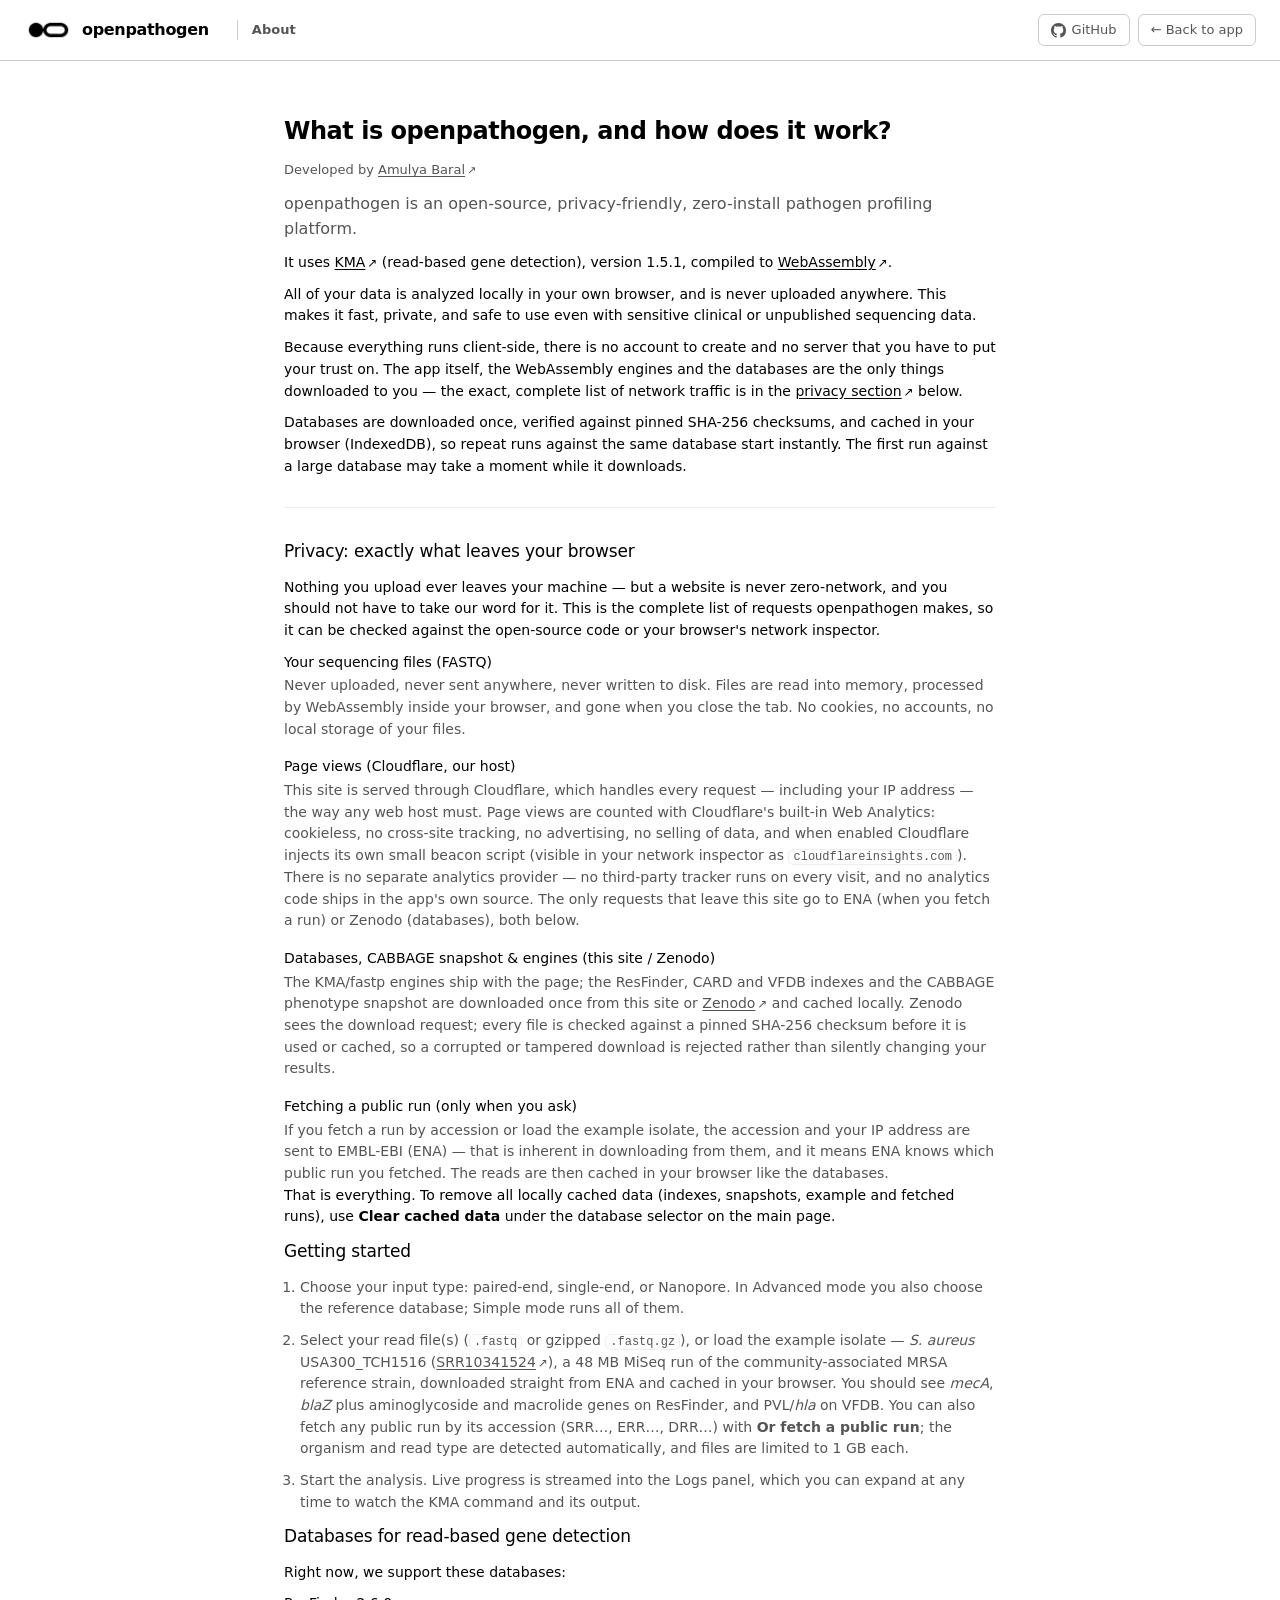
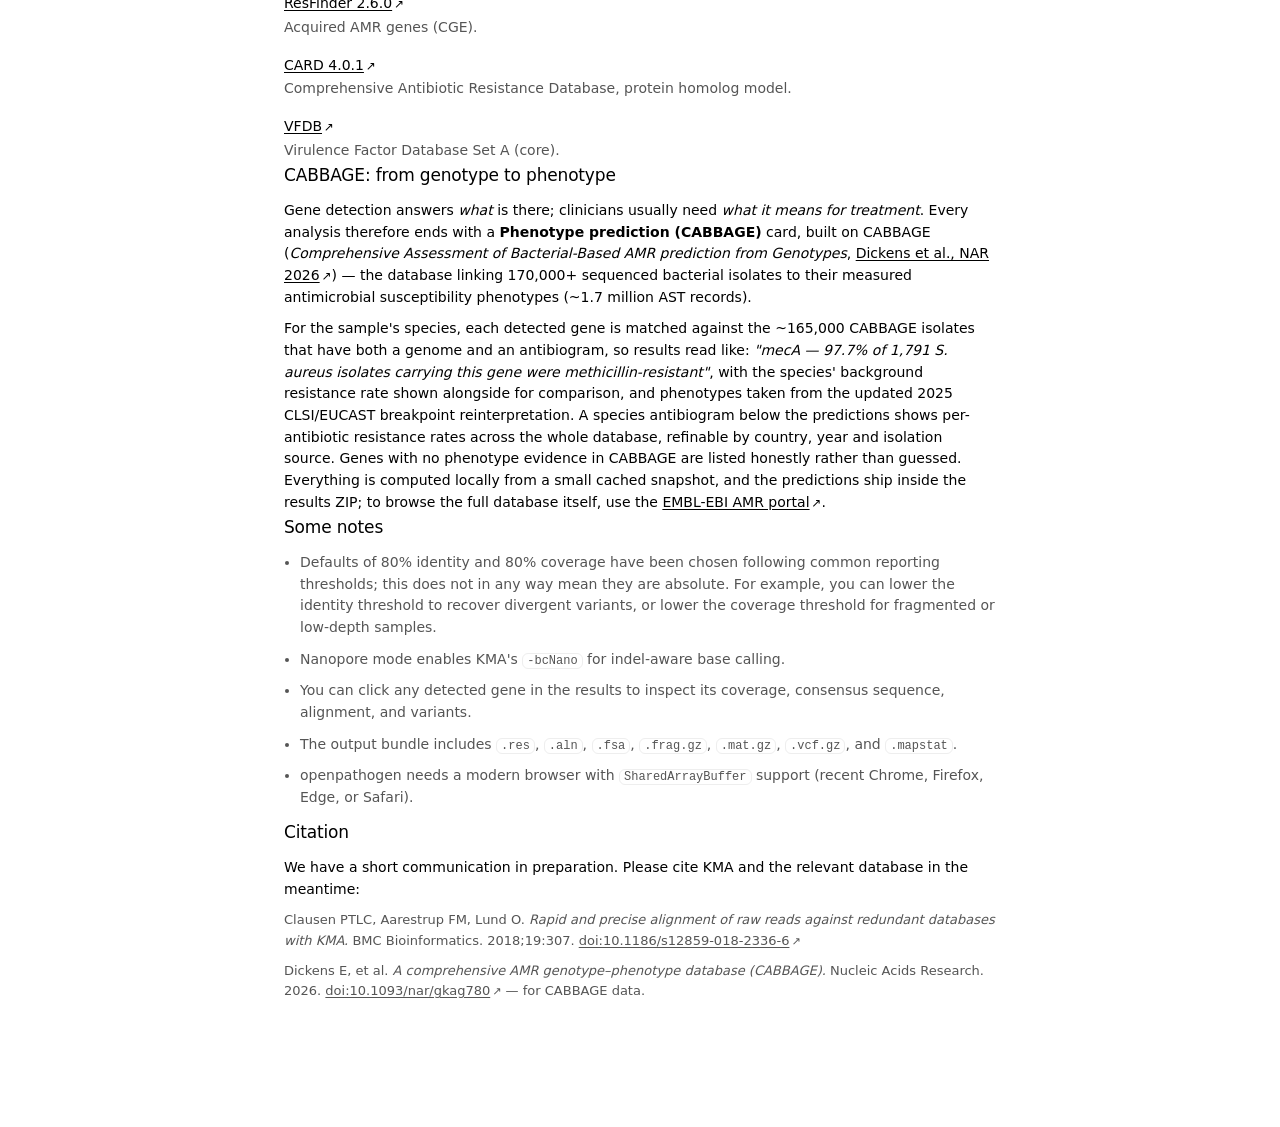
==== about.html @ 2e1c7706 "Add CABBAGE AMR phenotype predictions, wasm64 fastp build, and integrity verification" ====
<!DOCTYPE html>
<html lang="en" class="doc-body">
<head>
  <meta charset="UTF-8">
  <meta name="viewport" content="width=device-width, initial-scale=1.0">
  <title>About · openpathogen — how browser-based AMR &amp; virulence detection works</title>
  <meta name="description" content="The KMA aligner compiled to WebAssembly runs in your browser with curated ResFinder, CARD and VFDB databases. No installation, no upload.">
  <link rel="canonical" href="https://openpathogen.org/about.html">
  <meta name="theme-color" content="#ffffff">
  <link rel="icon" type="image/png" href="favicon.png">
  <link rel="apple-touch-icon" href="favicon.png">
  <link rel="stylesheet" href="css/style.css?v=63">
  <meta property="og:type" content="article">
  <meta property="og:site_name" content="openpathogen">
  <meta property="og:title" content="About openpathogen — how browser-based AMR &amp; virulence detection works">
  <meta property="og:description" content="The KMA aligner compiled to WebAssembly runs in your browser with curated ResFinder, CARD and VFDB databases. No installation, no upload.">
  <meta property="og:url" content="https://openpathogen.org/about.html">
  <meta property="og:image" content="https://openpathogen.org/og.png">
  <meta property="og:image:width" content="1200">
  <meta property="og:image:height" content="630">
  <meta property="og:locale" content="en_US">
  <meta name="twitter:card" content="summary_large_image">
  <meta name="twitter:title" content="About openpathogen — how browser-based AMR &amp; virulence detection works">
  <meta name="twitter:description" content="The KMA aligner compiled to WebAssembly runs in your browser with curated ResFinder, CARD and VFDB databases. No installation, no upload.">
  <meta name="twitter:image" content="https://openpathogen.org/og.png">
  <script type="application/ld+json">
  {
    "@context": "https://schema.org",
    "@type": "WebPage",
    "name": "About openpathogen",
    "url": "https://openpathogen.org/about.html",
    "description": "How openpathogen works: the KMA aligner compiled to WebAssembly runs in your browser with curated ResFinder, CARD and VFDB databases.",
    "isPartOf": { "@type": "WebSite", "name": "openpathogen", "url": "https://openpathogen.org/" },
    "about": { "@id": "https://openpathogen.org/#app" }
  }
  </script>
</head>
<body class="doc-body">

<header class="topbar">
  <a class="brand" href=".">
    <img src="openpathogen_logo.png" alt="" class="brand-logo">
    <span class="brand-name">openpathogen</span>
  </a>
  <span class="brand-sub">About</span>
  <nav class="topbar-nav">
    <a class="topbar-link no-arrow" href="https://github.com/amulyabaral/openpathogen" target="_blank" rel="noopener" aria-label="GitHub repository"><svg class="gh-icon" viewBox="0 0 16 16" width="15" height="15" aria-hidden="true" fill="currentColor"><path d="M8 0C3.58 0 0 3.58 0 8c0 3.54 2.29 6.53 5.47 7.59.4.07.55-.17.55-.38 0-.19-.01-.82-.01-1.49-2.01.37-2.53-.49-2.69-.94-.09-.23-.48-.94-.82-1.13-.28-.15-.68-.52-.01-.53.63-.01 1.08.58 1.23.82.72 1.21 1.87.87 2.33.66.07-.52.28-.87.51-1.07-1.78-.2-3.64-.89-3.64-3.95 0-.87.31-1.59.82-2.15-.08-.2-.36-1.02.08-2.12 0 0 .67-.21 2.2.82.64-.18 1.32-.27 2-.27.68 0 1.36.09 2 .27 1.53-1.04 2.2-.82 2.2-.82.44 1.1.16 1.92.08 2.12.51.56.82 1.27.82 2.15 0 3.07-1.87 3.75-3.65 3.95.29.25.54.73.54 1.48 0 1.07-.01 1.93-.01 2.2 0 .21.15.46.55.38A8.013 8.013 0 0016 8c0-4.42-3.58-8-8-8z"/></svg>GitHub</a>
    <a class="topbar-link no-arrow" href=".">← Back to app</a>
  </nav>
</header>

<main class="doc">
  <article class="doc-content">

    <section>
      <h1>What is openpathogen, and how does it work?</h1>
      <p class="doc-byline">Developed by <a href="https://amulya.no" target="_blank" rel="noopener">Amulya Baral</a></p>
      <p class="doc-lede">openpathogen is an open-source, privacy-friendly, zero-install pathogen profiling platform.</p>
      <p>It uses <a href="https://doi.org/10.1186/s12859-018-2336-6" target="_blank" rel="noopener">KMA</a> (read-based gene detection), version 1.5.1, compiled to <a href="https://webassembly.org/" target="_blank" rel="noopener">WebAssembly</a>.</p>
      <p>All of your data is analyzed locally in your own browser, and is never uploaded anywhere. This makes it fast, private, and safe to use even with sensitive clinical or unpublished sequencing data.</p>
      <p>Because everything runs client-side, there is no account to create and no server that you have to put your trust on. The app itself, the WebAssembly engines and the databases are the only things downloaded to you — the exact, complete list of network traffic is in the <a href="#privacy">privacy section</a> below.</p>
      <p>Databases are downloaded once, verified against pinned SHA-256 checksums, and cached in your browser (IndexedDB), so repeat runs against the same database start instantly. The first run against a large database may take a moment while it downloads.</p>

    </section>

    <section id="privacy">
      <h2>Privacy: exactly what leaves your browser</h2>
      <p>Nothing you upload ever leaves your machine — but a website is never zero-network, and you should not have to take our word for it. This is the complete list of requests openpathogen makes, so it can be checked against the open-source code or your browser's network inspector.</p>
      <dl class="defs">
        <dt>Your sequencing files (FASTQ)</dt>
        <dd>Never uploaded, never sent anywhere, never written to disk. Files are read into memory, processed by WebAssembly inside your browser, and gone when you close the tab. No cookies, no accounts, no local storage of your files.</dd>
        <dt>Page views (Cloudflare, our host)</dt>
        <dd>This site is served through Cloudflare, which handles every request — including your IP address — the way any web host must. Page views are counted with Cloudflare's built-in Web Analytics: cookieless, no cross-site tracking, no advertising, no selling of data, and when enabled Cloudflare injects its own small beacon script (visible in your network inspector as <code>cloudflareinsights.com</code>). There is no separate analytics provider — no third-party tracker runs on every visit, and no analytics code ships in the app's own source. The only requests that leave this site go to ENA (when you fetch a run) or Zenodo (databases), both below.</dd>
        <dt>Databases, CABBAGE snapshot &amp; engines (this site / Zenodo)</dt>
        <dd>The KMA/fastp engines ship with the page; the ResFinder, CARD and VFDB indexes and the CABBAGE phenotype snapshot are downloaded once from this site or <a href="https://zenodo.org/records/22102687" target="_blank" rel="noopener">Zenodo</a> and cached locally. Zenodo sees the download request; every file is checked against a pinned SHA-256 checksum before it is used or cached, so a corrupted or tampered download is rejected rather than silently changing your results.</dd>
        <dt>Fetching a public run (only when you ask)</dt>
        <dd>If you fetch a run by accession or load the example isolate, the accession and your IP address are sent to EMBL-EBI (ENA) — that is inherent in downloading from them, and it means ENA knows which public run you fetched. The reads are then cached in your browser like the databases.</dd>
      </dl>
      <p>That is everything. To remove all locally cached data (indexes, snapshots, example and fetched runs), use <strong>Clear cached data</strong> under the database selector on the main page.</p>

    <section>
      <h2>Getting started</h2>
      <ol class="steps">
        <li>Choose your input type: paired-end, single-end, or Nanopore. In Advanced mode you also choose the reference database; Simple mode runs all of them.</li>
        <li>Select your read file(s) (<code>.fastq</code> or gzipped <code>.fastq.gz</code>), or load the example isolate — <em>S. aureus</em> USA300_TCH1516 (<a href="https://www.ebi.ac.uk/ena/browser/view/SRR10341524" target="_blank" rel="noopener">SRR10341524</a>), a 48 MB MiSeq run of the community-associated MRSA reference strain, downloaded straight from ENA and cached in your browser. You should see <em>mecA</em>, <em>blaZ</em> plus aminoglycoside and macrolide genes on ResFinder, and PVL/<em>hla</em> on VFDB. You can also fetch any public run by its accession (SRR…, ERR…, DRR…) with <strong>Or fetch a public run</strong>; the organism and read type are detected automatically, and files are limited to 1 GB each.</li>
        <li>Start the analysis. Live progress is streamed into the Logs panel, which you can expand at any time to watch the KMA command and its output.</li>
      </ol>
    </section>

    <section>
      <h2>Databases for read-based gene detection</h2>
      <p>Right now, we support these databases:</p>
      <dl class="defs">
        <dt><a href="https://cge.food.dtu.dk/services/ResFinder/" target="_blank" rel="noopener">ResFinder 2.6.0</a></dt>
        <dd>Acquired AMR genes (CGE).</dd>
        <dt><a href="https://card.mcmaster.ca/" target="_blank" rel="noopener">CARD 4.0.1</a></dt>
        <dd>Comprehensive Antibiotic Resistance Database, protein homolog model.</dd>
        <dt><a href="http://www.mgc.ac.cn/VFs/" target="_blank" rel="noopener">VFDB</a></dt>
        <dd>Virulence Factor Database Set A (core).</dd>
      </dl>
    </section>

    <section>
      <h2>CABBAGE: from genotype to phenotype</h2>
      <p>Gene detection answers <em>what</em> is there; clinicians usually need <em>what it means for treatment</em>. Every analysis therefore ends with a <strong>Phenotype prediction (CABBAGE)</strong> card, built on CABBAGE (<em>Comprehensive Assessment of Bacterial-Based AMR prediction from Genotypes</em>, <a href="https://doi.org/10.1093/nar/gkag780" target="_blank" rel="noopener">Dickens et al., NAR 2026</a>) — the database linking 170,000+ sequenced bacterial isolates to their measured antimicrobial susceptibility phenotypes (~1.7 million AST records).</p>
      <p>For the sample's species, each detected gene is matched against the ~165,000 CABBAGE isolates that have both a genome and an antibiogram, so results read like: <em>"mecA — 97.7% of 1,791 S. aureus isolates carrying this gene were methicillin-resistant"</em>, with the species' background resistance rate shown alongside for comparison, and phenotypes taken from the updated 2025 CLSI/EUCAST breakpoint reinterpretation. A species antibiogram below the predictions shows per-antibiotic resistance rates across the whole database, refinable by country, year and isolation source. Genes with no phenotype evidence in CABBAGE are listed honestly rather than guessed. Everything is computed locally from a small cached snapshot, and the predictions ship inside the results ZIP; to browse the full database itself, use the <a href="https://www.ebi.ac.uk/amr" target="_blank" rel="noopener">EMBL-EBI AMR portal</a>.</p>
    </section>

    <section>
      <h2>Some notes</h2>
      <ul class="tips">
        <li>Defaults of 80% identity and 80% coverage have been chosen following common reporting thresholds; this does not in any way mean they are absolute. For example, you can lower the identity threshold to recover divergent variants, or lower the coverage threshold for fragmented or low-depth samples.</li>
        <li>Nanopore mode enables KMA's <code>-bcNano</code> for indel-aware base calling.</li>
        <li>You can click any detected gene in the results to inspect its coverage, consensus sequence, alignment, and variants.</li>
        <li>The output bundle includes <code>.res</code>, <code>.aln</code>, <code>.fsa</code>, <code>.frag.gz</code>, <code>.mat.gz</code>, <code>.vcf.gz</code>, and <code>.mapstat</code>.</li>
        <li>openpathogen needs a modern browser with <code>SharedArrayBuffer</code> support (recent Chrome, Firefox, Edge, or Safari).</li>
      </ul>
    </section>

    <section>
      <h2>Citation</h2>
      <p>We have a short communication in preparation. Please cite KMA and the relevant database in the meantime:</p>
      <p class="cite">Clausen PTLC, Aarestrup FM, Lund O. <em>Rapid and precise alignment of raw reads against redundant databases with KMA.</em> BMC Bioinformatics. 2018;19:307. <a href="https://doi.org/10.1186/s12859-018-2336-6" target="_blank" rel="noopener">doi:10.1186/s12859-018-2336-6</a></p>
      <p class="cite">Dickens E, et al. <em>A comprehensive AMR genotype–phenotype database (CABBAGE).</em> Nucleic Acids Research. 2026. <a href="https://doi.org/10.1093/nar/gkag780" target="_blank" rel="noopener">doi:10.1093/nar/gkag780</a> — for CABBAGE data.</p>
    </section>

  </article>
</main>

</body>
</html>
---- css/style.css ----
:root{
  --bg:#fff;--ink:#000;--muted:#555;--border:#ccc;--rule:#eee;
  --r:6px;
  --sans:system-ui,-apple-system,'Segoe UI',Arial,sans-serif;
  --mono:ui-monospace,Menlo,monospace;
}
*,*::before,*::after{box-sizing:border-box;margin:0;padding:0}
html,body{font-family:var(--sans);background:var(--bg);color:var(--ink);font-size:14px;line-height:1.55;-webkit-font-smoothing:antialiased}
html,body{height:100vh;overflow:hidden}
body{display:flex;flex-direction:column}
h1,h2,h3{font-weight:500;letter-spacing:-0.01em}

a{color:inherit;text-decoration:underline;text-underline-offset:2px}
a:hover{opacity:.6}
a:not(.brand):not(.no-arrow)::after{content:'↗';display:inline-block;margin-left:2px;font-size:.85em;text-decoration:none}

button{font:inherit;color:inherit;background:none;cursor:pointer;border:1px solid transparent;border-radius:var(--r)}
input,select{font:inherit;color:inherit;background:var(--bg);border:1px solid var(--border);border-radius:var(--r);padding:7px 10px;outline:none;font-size:14px}
input[type=range]{-webkit-appearance:none;appearance:none;background:transparent;border:none;padding:0;height:20px}
input[type=range]::-webkit-slider-runnable-track{height:1px;background:var(--ink)}
input[type=range]::-moz-range-track{height:1px;background:var(--ink)}
input[type=range]::-webkit-slider-thumb{-webkit-appearance:none;width:14px;height:14px;margin-top:-7px;background:var(--bg);border:1px solid var(--ink);border-radius:50%}
input[type=range]::-moz-range-thumb{width:14px;height:14px;background:var(--bg);border:1px solid var(--ink);border-radius:50%}
abbr[title]{text-decoration:none;border-bottom:1px dotted var(--muted);cursor:help}
:focus-visible{outline:2px solid var(--ink);outline-offset:2px}
input:focus-visible,select:focus-visible{outline-offset:0}
::-webkit-scrollbar{width:8px;height:8px}
::-webkit-scrollbar-thumb{background:var(--border);border-radius:var(--r)}
::-webkit-scrollbar-thumb:hover{background:var(--ink)}

.topbar{display:flex;align-items:center;gap:14px;padding:14px 24px;border-bottom:1px solid var(--border)}
.brand{display:inline-flex;align-items:center;gap:10px;text-decoration:none}
.brand-logo{height:24px}
.brand-name{font-weight:700;font-size:16px;letter-spacing:-0.02em}
.brand-sub{font-size:13px;font-weight:700;color:var(--muted);margin-left:14px;padding-left:14px;border-left:1px solid var(--border)}
.topbar-nav{margin-left:auto;display:flex;align-items:center;gap:8px}
.topbar-link{display:inline-flex;align-items:center;gap:6px;flex-shrink:0;font-size:13px;color:var(--muted);text-decoration:none;border:1px solid var(--border);border-radius:var(--r);padding:5px 12px}
.topbar-link:hover{color:var(--ink);border-color:var(--ink);opacity:1}
.gh-icon{display:block;flex-shrink:0}

.badge{font-size:11px;padding:3px 10px;border:1px solid var(--border);border-radius:var(--r);letter-spacing:.04em;text-transform:uppercase}
.badge-ok{border-color:var(--ink)}
.badge-error{border-color:var(--ink);background:var(--ink);color:var(--bg)}

.layout{display:grid;grid-template-columns:minmax(0,1fr);flex:1;min-height:0;overflow:hidden}
.sidebar{padding:24px;border-right:1px solid var(--border);font-size:13px;color:var(--muted);overflow-y:auto;height:100%}
.aside-block{padding:18px 0}
.aside-block:first-child{padding-top:0}
.aside-block + .aside-block{border-top:1px solid var(--rule)}
.aside-block h3{font-size:11px;font-weight:500;color:var(--ink);text-transform:uppercase;letter-spacing:.1em;margin-bottom:10px}
.aside-block p + p{margin-top:8px}
.steps,.tips{padding-left:16px;margin-top:6px}
.steps li,.tips li{margin-bottom:6px}
.defs dt{color:var(--ink);margin-top:8px}
.defs dt:first-child{margin-top:0}
.defs dd{margin:0 0 6px 0}
.note{font-size:12px;margin-top:10px}
.cite{font-size:12px}
code{font-family:var(--mono);font-size:12px;border:1px solid var(--rule);border-radius:var(--r);padding:0 4px}

.main-col{padding:0;min-width:0;height:100%;overflow:hidden;position:relative;display:flex;flex-direction:column}
.workspace{display:flex;width:200%;flex:1;min-height:0;transition:transform .45s cubic-bezier(.4,0,.2,1)}
.workspace.show-results{transform:translateX(-50%)}
.pane{width:50%;height:100%;overflow-y:auto;padding:32px}
.main-col > .terminal-card{flex-shrink:0;margin:0;border-left:none;border-right:none;border-bottom:none;border-top:1px solid var(--border);border-radius:0}
.results-toolbar{display:flex;justify-content:flex-start;margin-bottom:14px}
.hero{margin-bottom:25px}
.hero-title{font-size:25px;font-weight:600;letter-spacing:-0.02em;line-height:1.2;margin-bottom:10px;color:var(--ink)}
.lede{font-size:16px;line-height:1.55;color:var(--muted);margin:0}

.card{border:1px solid var(--border);border-radius:var(--r);margin-bottom:16px;background:var(--bg)}
.card-body{padding:16px 20px}
.card-title{font-size:11px;font-weight:500;text-transform:uppercase;letter-spacing:.1em;padding:12px 22px;border-bottom:1px solid var(--border)}

.row{display:flex;align-items:center;gap:16px;padding:7px 0}
.label{width:140px;font-size:15px;font-weight:600;color:var(--ink);flex-shrink:0}

.seg{display:inline-flex}
.seg-btn{padding:7px 14px;font-size:14px;border:1px solid var(--border);margin-left:-1px;border-radius:0;background:var(--bg);color:var(--ink);transition:background .2s,color .2s,border-color .2s}
.seg-btn:first-child{margin-left:0;border-radius:var(--r) 0 0 var(--r)}
.seg-btn:last-child{border-radius:0 var(--r) var(--r) 0}
.seg-btn:hover:not(.active){border-color:var(--ink);position:relative;z-index:1}
.seg-btn.active{background:var(--ink);color:var(--bg);border-color:var(--ink);position:relative;z-index:1;pointer-events:none}

.upload-grid{display:grid;grid-template-columns:1fr 1fr;gap:10px;margin:14px 0}
.slot{border:1px solid var(--border);border-radius:var(--r);padding:10px 12px}
.slot-title{font-size:13px;font-weight:500;color:var(--ink);margin-bottom:7px;text-transform:uppercase;letter-spacing:.06em}
.slot-body{display:flex;align-items:center;gap:10px}
.slot-name{font-size:14px;color:var(--muted);font-family:var(--mono);overflow:hidden;text-overflow:ellipsis;white-space:nowrap;flex:1}

.slider-row input[type=range]{flex:1}
.slider-val{width:52px;text-align:right;font-variant-numeric:tabular-nums;font-size:15px;color:var(--muted)}

.btn{display:inline-flex;align-items:center;gap:6px;padding:7px 14px;font-size:14px;border:1px solid var(--ink);border-radius:var(--r);background:var(--bg);color:var(--ink);transition:background .2s,color .2s}
.btn:hover:not(:disabled){background:var(--ink);color:var(--bg)}
.btn:disabled{opacity:.4;cursor:not-allowed}
.btn-primary{background:var(--ink);color:var(--bg);border-color:var(--ink)}
.btn-primary:hover:not(:disabled){background:var(--bg);color:var(--ink)}

.run-row{display:flex;align-items:center;justify-content:space-between;gap:12px;margin-top:14px;padding-top:14px;border-top:1px solid var(--rule)}
.run-row .btn-primary{padding:9px 20px;font-size:15px}
.fetch-row .btn,.run-row .btn{flex-shrink:0}

/* Running state: spinner in the button + indeterminate progress bar */
.spinner{width:13px;height:13px;border:2px solid currentColor;border-top-color:transparent;border-radius:50%;animation:spin .7s linear infinite;flex-shrink:0}
@keyframes spin{to{transform:rotate(360deg)}}
.run-status{margin-top:16px;padding-top:16px;border-top:1px solid var(--rule);display:flex;flex-direction:column;gap:9px}
.run-status[hidden]{display:none}
.run-progress{height:3px;background:var(--rule);border-radius:var(--r);overflow:hidden;position:relative}
.run-progress-bar{position:absolute;top:0;height:100%;width:35%;background:var(--ink);border-radius:var(--r);animation:indet 1.15s cubic-bezier(.4,0,.2,1) infinite}
@keyframes indet{0%{left:-35%}100%{left:100%}}
.run-status-text{font-size:12px;color:var(--muted)}

.terminal-card{padding:0;overflow:hidden}
.terminal-header{display:flex;align-items:center;justify-content:space-between;width:100%;padding:8px 16px;font-size:11px;font-weight:500;letter-spacing:.1em;text-transform:uppercase;color:var(--muted);background:none;border:none;border-bottom:1px solid var(--border);border-radius:0;text-align:left;cursor:pointer}
.terminal-header:hover{color:var(--ink)}
.terminal-caret{font-size:11px;transition:transform .2s}
.terminal-card.collapsed .terminal{display:none}
.terminal-card.collapsed .terminal-header{border-bottom:none}
.terminal-card.collapsed .terminal-caret{transform:rotate(-90deg)}
.terminal{font-family:var(--mono);font-size:12px;background:#0d1117;color:#c9d1d9;height:160px;overflow-y:auto;padding:14px 16px;line-height:1.55}
.term-line{white-space:pre-wrap;word-break:break-word}
.term-info{color:#8b949e}
.term-stdout{color:#c9d1d9}
.term-stderr{color:#f0883e}
.term-error{color:#ff7b72}
.term-ok{color:#7ee787}
.term-warn{color:#d29922}
.term-cmd{color:#79c0ff}
.term-progress{color:#a5d6ff;font-style:italic}

.result-header{display:flex;align-items:center;justify-content:space-between;padding:14px 18px;border:1px solid var(--border);border-radius:var(--r) var(--r) 0 0}
.result-header.error{background:var(--ink);color:var(--bg);border-color:var(--ink)}
.result-meta{font-size:12px;color:var(--muted)}
.result-header.error .result-meta{color:var(--bg);opacity:.7}
.empty{padding:24px;text-align:center;color:var(--muted);border:1px solid var(--border);border-top:none;border-radius:0 0 var(--r) var(--r)}

.table-wrap{overflow-x:auto;border:1px solid var(--border);border-top:none;border-radius:0 0 var(--r) var(--r)}
.res-table{width:100%;border-collapse:collapse;font-size:12px;table-layout:fixed}
.res-table th,.res-table td{padding:10px 14px;text-align:left;border-bottom:1px solid var(--rule);white-space:nowrap;overflow:hidden;text-overflow:ellipsis}
.res-table tr:last-child td{border-bottom:none}
.res-table th{font-weight:500;color:var(--muted);font-size:11px;text-transform:uppercase;letter-spacing:.08em;border-bottom:1px solid var(--border);cursor:pointer;user-select:none;position:relative}
.res-table th:hover{color:var(--ink)}
.res-table th .arr{display:inline-block;margin-left:4px;opacity:.4;font-size:10px}
.res-table th.sort .arr{opacity:1;color:var(--ink)}
.resize-handle{position:absolute;right:0;top:0;bottom:0;width:5px;cursor:col-resize;z-index:1}
.resize-handle:hover,.resize-handle.active{background:var(--ink)}

.downloads{display:flex;flex-wrap:wrap;align-items:center;gap:8px 14px;padding:14px 18px;border:1px solid var(--border);border-top:none;margin-bottom:16px}

/* Clickable result rows → gene viewer */
.res-table tbody tr[data-template]{cursor:pointer}
.res-table tbody tr[data-template]:hover td{background:var(--rule)}
.gv-link{text-decoration:underline;text-underline-offset:2px}

/* Gene viewer modal */
.gv-overlay{position:fixed;inset:0;z-index:1000;background:rgba(0,0,0,.4);display:flex;align-items:flex-start;justify-content:center;padding:40px 20px;overflow-y:auto}
.gv-modal{background:var(--bg);border:1px solid var(--border);border-radius:var(--r);width:100%;max-width:880px;max-height:calc(100vh - 80px);display:flex;flex-direction:column;overflow:hidden}
.gv-head,.gv-stats,.gv-annot,.gv-tabs{flex-shrink:0}
.gv-head{display:flex;align-items:center;justify-content:space-between;gap:12px;padding:14px 18px;border-bottom:1px solid var(--border)}
.gv-title{font-family:var(--mono);font-size:14px;font-weight:500;word-break:break-all}
.gv-close{font-size:22px;line-height:1;width:30px;height:30px;color:var(--muted);border-radius:var(--r)}
.gv-close:hover{color:var(--ink);background:var(--rule)}
.gv-stats{display:flex;flex-wrap:wrap;gap:8px 20px;padding:12px 18px;border-bottom:1px solid var(--rule);font-size:12px}
.gv-stat{display:flex;flex-direction:column;gap:1px}
.gv-k{font-size:10px;text-transform:uppercase;letter-spacing:.08em;color:var(--muted)}
.gv-v{font-variant-numeric:tabular-nums}
.gv-annot{display:grid;grid-template-columns:auto 1fr;gap:5px 16px;padding:12px 18px;border-bottom:1px solid var(--rule);font-size:12px}
.gv-annot dt{color:var(--muted);text-transform:uppercase;font-size:10px;letter-spacing:.06em;padding-top:1px;white-space:nowrap}
.gv-annot dd{margin:0}
.gv-tabs{display:flex;gap:0;padding:0 18px;border-bottom:1px solid var(--border)}
.gv-tab{padding:10px 14px;font-size:13px;color:var(--muted);border-bottom:2px solid transparent;border-radius:0;margin-bottom:-1px}
.gv-tab:hover{color:var(--ink)}
.gv-tab.active{color:var(--ink);border-bottom-color:var(--ink)}
.gv-count{font-size:11px;color:var(--muted);border:1px solid var(--rule);border-radius:10px;padding:0 6px;margin-left:2px}
.gv-body{padding:18px;overflow-y:auto;flex:1;min-height:0}
.gv-panel{min-height:60px}

.gv-cov-meta{font-size:12px;color:var(--muted);margin-bottom:8px;font-variant-numeric:tabular-nums}
.gv-cov{display:block;width:100%;height:160px}
.gv-legend{display:flex;gap:16px;align-items:center;font-size:11px;color:var(--muted);margin-top:6px}
.gv-lg-area,.gv-lg-mean,.gv-lg-var{display:inline-block;width:16px;margin-right:-10px;vertical-align:middle}
.gv-lg-area{height:8px;background:rgba(0,0,0,.12);border-top:1px solid #666}
.gv-lg-mean{height:0;border-top:1px dashed #999}
.gv-lg-var{height:10px;width:0;border-left:1px solid var(--ink)}

.gv-seqtools{display:flex;align-items:center;justify-content:space-between;gap:12px;margin-bottom:10px}
.gv-hint{font-size:12px;color:var(--muted)}
.gv-seq{font-family:var(--mono);font-size:12px;line-height:1.5;overflow-x:auto}
.gv-seqline{white-space:pre;display:flex;gap:12px}
.gv-pos{color:var(--muted);width:5ch;text-align:right;flex-shrink:0;font-variant-numeric:tabular-nums}
.gv-bases{letter-spacing:.5px}
.gv-lc{color:var(--muted)}
.gv-aln{font-family:var(--mono);font-size:12px;line-height:1.45;white-space:pre;overflow-x:auto;border:1px solid var(--rule);border-radius:var(--r);padding:12px;tab-size:8}

.gv-vwrap{border-radius:var(--r)}
.gv-vtable th,.gv-vtable td{white-space:nowrap}
.gv-change{font-family:var(--mono)}

/* ── Standalone doc page (About) ── */
html.doc-body,body.doc-body{height:auto;overflow:auto}
.doc{max-width:760px;width:100%;margin:0 auto;padding:52px 24px 96px}
.doc-content{color:var(--ink)}
.doc-content > section{padding:30px 0}
.doc-content > section:first-child{padding-top:0}
.doc-content > section + section{border-top:1px solid var(--rule)}
.doc-content h1{font-size:24px;font-weight:600;letter-spacing:-0.02em;margin-bottom:10px}
.doc-content h2{font-size:17px;font-weight:500;margin-bottom:12px}
.doc-content p{margin-bottom:10px}
.doc-content p:last-child{margin-bottom:0}
.doc-content .doc-byline{font-size:13px;color:var(--muted);margin-bottom:12px}
.doc-content .doc-lede{font-size:16px;color:var(--muted)}
.doc-content .steps li{margin-bottom:10px;color:var(--muted)}
.doc-content .defs{margin-top:4px}
.doc-content .defs dt{margin-top:16px;font-weight:500}
.doc-content .defs dt:first-child{margin-top:0}
.doc-content .defs dd{color:var(--muted);margin:2px 0 0}
.doc-content .tips li{margin-bottom:10px;color:var(--muted)}
.doc-content .cite{font-size:13px;color:var(--muted)}

@media (max-width:520px){
  .gv-overlay{padding:16px 8px}
  .gv-stats{gap:8px 14px}
}

@media (max-width:880px){
  html,body{height:auto;overflow:auto}
  .layout{grid-template-columns:1fr;overflow:visible}
  .sidebar{border-right:none;border-bottom:1px solid var(--border);height:auto;overflow:visible}
  .main-col{padding:0;height:auto;overflow:visible}
  .pane{padding:24px 20px 60px;height:auto;overflow:visible}
  .workspace{flex-direction:column;width:100%;transform:none!important}
  .pane{width:100%}
  .topbar{padding:12px 20px}
  .brand-sub{display:none}
}
@media (max-width:460px){
  .topbar{flex-wrap:wrap;gap:10px;padding:12px 16px}
  .topbar-nav{gap:6px}
  .topbar-link{padding:4px 10px}
}
@media (max-width:520px){
  .upload-grid{grid-template-columns:1fr}
  .label{width:120px;font-size:14px}
  .row{flex-wrap:wrap}
  .run-row{flex-direction:column-reverse;align-items:stretch}
  .run-row .btn-primary{width:100%;justify-content:center}
}

.res-table td.num {
  text-align: right;
  font-variant-numeric: tabular-nums;
  white-space: nowrap;
}

/* ── Run options / comprehensive pipeline ── */

.check-row{display:inline-flex;align-items:center;gap:10px;font-size:14px;cursor:pointer;color:var(--ink)}
.check-row input{accent-color:var(--ink);width:18px;height:18px;margin:0;flex-shrink:0;cursor:pointer}
/* ── Databases: multi-select dropdown ──
   The trigger button shows the selection as chips; the menu shows a tick
   per selected database plus per-row download progress. */
/* Fixed viewport-relative width so a single short chip (e.g. just
   "ResFinder") doesn't shrink the trigger and the menu down to a
   stacked, unreadable sliver. Full width on phones. */
.db-group{flex:1 1 240px;min-width:0}
.db-select{position:relative;width:clamp(280px,40vw,480px)}
@media (max-width:520px){.db-select{width:100%}}
.db-select-btn{display:flex;align-items:center;gap:10px;width:100%;min-height:40px;padding:5px 8px 5px 10px;border:1px solid var(--border);border-radius:var(--r);background:var(--bg);text-align:left}
.db-select-btn:hover{border-color:var(--ink)}
.db-chips{display:flex;flex-wrap:wrap;gap:6px;flex:1;min-height:22px;align-items:center}
.db-chip{display:inline-flex;align-items:center;gap:7px;font-size:12px;font-weight:500;border:1px solid var(--border);border-radius:11px;padding:2px 10px;color:var(--ink);background:var(--bg)}
.db-chip.loading{color:var(--muted)}
.db-chip-stat{font-size:11px;font-weight:400;color:var(--muted);font-variant-numeric:tabular-nums}
.db-chip-empty{font-size:13px;color:var(--muted)}
.db-caret{color:var(--muted);font-size:11px;flex-shrink:0;transition:transform .2s}
.db-select-btn[aria-expanded="true"] .db-caret{transform:rotate(180deg)}
.db-menu{position:absolute;z-index:60;top:calc(100% + 6px);left:0;width:100%;background:var(--bg);border:1px solid var(--border);border-radius:var(--r);box-shadow:0 10px 28px rgba(0,0,0,.14);padding:6px}
.db-group-label{font-size:10px;font-weight:500;text-transform:uppercase;letter-spacing:.08em;color:var(--muted);padding:8px 10px 3px}
.db-group-label + .db-option{margin-top:2px}
.db-option{display:grid;grid-template-columns:18px 1fr auto;gap:1px 10px;align-items:center;padding:8px 10px;border-radius:var(--r);cursor:pointer}
.db-option:hover{background:var(--rule)}
.db-tick{width:17px;height:17px;border:1px solid var(--border);border-radius:4px;display:flex;align-items:center;justify-content:center;font-size:11px;color:transparent;background:var(--bg)}
.db-option.selected .db-tick{background:var(--ink);border-color:var(--ink);color:var(--bg)}
.db-opt-name{font-size:14px;font-weight:500}
.db-opt-size{font-size:11px;color:var(--muted);font-variant-numeric:tabular-nums}
.db-option.downloading .db-opt-size{color:var(--ink)}
.db-opt-prog{grid-column:1 / -1;height:3px;margin-top:4px;background:var(--rule);border-radius:2px;overflow:hidden;display:none}
.db-option.downloading .db-opt-prog{display:block}
.db-opt-prog > i{display:block;height:100%;width:0;background:var(--ink);transition:width .2s}
.clear-cache-btn{align-self:flex-start;font-size:12px;color:var(--muted);border:none;padding:2px 0;margin-top:2px;text-decoration:underline;text-underline-offset:3px}
.clear-cache-btn:hover{color:var(--ink)}
.clear-cache-btn:disabled{opacity:.5;cursor:default}
.opt-group{display:flex;flex-direction:column;gap:6px}
.opt-note{font-size:12px;color:var(--muted);margin:0}
[hidden]{display:none!important}

/* ── fastp settings panel (opened manually via the expander, never auto) ── */
.fastp-toggle{display:inline-flex;align-items:center;gap:6px;font-size:12px;color:var(--muted);border:none;padding:2px 0;margin-top:2px}
.fastp-toggle:hover{color:var(--ink)}
.fastp-caret{font-size:10px;transition:transform .2s}
.fastp-toggle[aria-expanded="true"] .fastp-caret{transform:rotate(180deg)}
.fastp-panel{display:flex;flex-direction:column;gap:10px;margin-top:8px;padding:14px 16px;border:1px solid var(--border);border-radius:var(--r)}
.fp-group{display:flex;flex-direction:column;gap:8px;padding:10px 12px;border:1px solid var(--rule);border-radius:var(--r)}
.fp-group-head{font-weight:500}
.fp-def{font-size:12px;font-weight:400;color:var(--muted)}
.fp-fields{display:flex;flex-wrap:wrap;gap:10px 16px;align-items:flex-start}
.fp-fields > .opt-note{flex-basis:100%;margin:0}
.fp-field{display:flex;flex-direction:column;gap:4px;font-size:11px;text-transform:uppercase;letter-spacing:.06em;color:var(--muted)}
.fp-field input,.fp-field select{min-width:180px;padding:5px 9px;font-size:13px;text-transform:none;letter-spacing:0}
.fp-field input[type=number]{min-width:100px;font-variant-numeric:tabular-nums}
.fp-field input[type=text]{font-family:var(--mono);text-transform:uppercase;letter-spacing:.02em}
.fp-field input:disabled,.fp-field select:disabled{opacity:.45;cursor:not-allowed}
.fp-field-check{justify-content:center;min-height:30px}
.fp-field-check .check-row{font-size:14px;text-transform:none;letter-spacing:0;color:var(--ink)}
.fp-field-check .fp-def{margin-left:0}

/* fastp artifact downloads on the QC card */
.qc-dl{display:flex;flex-wrap:wrap;align-items:center;gap:8px;margin-top:14px;padding-top:14px;border-top:1px solid var(--rule)}
.qc-dl-label{font-size:10px;text-transform:uppercase;letter-spacing:.08em;color:var(--muted);margin-right:4px}
.qc-dl-btn{font-size:12px;line-height:1.4;color:var(--ink);background:var(--bg);border:1px solid var(--border);border-radius:var(--r);padding:4px 10px;white-space:nowrap}
.qc-dl-btn:hover{border-color:var(--ink)}
.card-body .opt-note{margin-top:10px}
.comp-title {
  display: flex;
  align-items: center;
  justify-content: space-between;
  gap: 12px;
}
.comp-src {
  font-size: 12px;
  font-weight: 400;
  color: var(--muted);
  text-transform: none;
  letter-spacing: 0;
}
.qc-grid {
  display: grid;
  grid-template-columns: repeat(auto-fit, minmax(110px, 1fr));
  gap: 10px;
  margin-bottom: 12px;
}
.qc-cell {
  display: flex;
  flex-direction: column;
  gap: 2px;
  padding: 10px 12px;
  border: 1px solid var(--border);
  border-radius: var(--r);
}
.qc-val { font-size: 18px; font-weight: 600; font-variant-numeric: tabular-nums; }
.qc-key { font-size: 10px; color: var(--muted); text-transform: uppercase; letter-spacing: .08em; }
.qc-verdict { margin: 4px 2px 0; font-size: 13px; line-height: 1.5; color: var(--muted); }
.qc-warn { color: #9a6b00; }
.qc-bad { color: #b3261e; }
.comp-section { margin-bottom: 16px; }
.res-table tr.row-limited { display: none; }
.show-more-row td { text-align: center; }
.show-more-btn { font-size: 12px; color: var(--muted); text-decoration: underline; text-underline-offset: 2px; padding: 4px 10px; }
.show-more-btn:hover { color: var(--ink); }
.dl-nudge { margin: 0; font-size: 13px; color: var(--muted); }

/* ── Fetch a public run from ENA ── */
#run-accession{flex:1 1 160px;min-width:140px;max-width:280px;font-family:var(--mono);font-size:13px}
.fetch-row{flex-wrap:wrap}
.fetch-row .label{width:auto;white-space:nowrap}
.fetch-meta{margin:10px 2px 0;font-size:13px;color:var(--muted);line-height:1.5}
.fetch-meta b{color:var(--ink);font-weight:600}

/* ── CABBAGE results card (phenotype prediction) ── */
.cabb-card .card-body{display:flex;flex-direction:column;gap:14px}
.cabb-head-row{display:flex;align-items:center;gap:10px;flex-wrap:wrap}
.cabb-species-label{font-size:11px;text-transform:uppercase;letter-spacing:.08em;color:var(--muted)}
#cabb-species{max-width:320px;font-size:14px;padding:5px 10px}
.cabb-isolates{font-size:12px;color:var(--muted);font-variant-numeric:tabular-nums}
.cabb-preds{display:flex;flex-direction:column;gap:8px}
.cabb-pred{display:grid;grid-template-columns:150px minmax(130px,170px) minmax(160px,1fr) auto;gap:12px;align-items:center;padding:8px 10px;border:1px solid var(--rule);border-radius:var(--r)}
.cabb-verdict-pill{font-size:10px;text-transform:uppercase;letter-spacing:.06em;border-radius:10px;padding:2px 9px;justify-self:start;border:1px solid var(--border);white-space:nowrap}
.cabb-verdict-resistant .cabb-verdict-pill{border-color:#b3261e;color:#b3261e;background:rgba(179,38,30,.06)}
.cabb-verdict-uncertain .cabb-verdict-pill{border-color:#9a6b00;color:#9a6b00;background:rgba(154,107,0,.06)}
.cabb-verdict-susceptible .cabb-verdict-pill{border-color:#1b6e3f;color:#1b6e3f;background:rgba(27,110,63,.06)}
.cabb-ab-name{font-size:13px;font-weight:500;overflow:hidden;text-overflow:ellipsis;white-space:nowrap}
.cabb-bars{display:flex;flex-direction:column;gap:3px;min-width:0}
.cabb-bar-row{display:grid;grid-template-columns:1fr 48px;gap:8px;align-items:center}
.cabb-bar-track{height:9px;background:var(--rule);border-radius:var(--r);overflow:hidden;display:block}
.cabb-bar-fill{display:block;height:100%;background:var(--ink)}
.cabb-bar-fill.bg{background:#999}
.cabb-bar-val{font-size:11px;text-align:right;font-variant-numeric:tabular-nums;color:var(--ink)}
.cabb-bar-row.bg .cabb-bar-val{color:var(--muted)}
.cabb-genes{display:flex;flex-direction:column;gap:3px}
.cabb-gene{font-size:12px;white-space:nowrap}
.cabb-gene b{font-variant-numeric:tabular-nums}
.cabb-bg-note{font-size:11px;color:var(--muted);grid-column:1 / -1;padding-top:2px}
.cabb-missing{font-size:12px;color:var(--muted);line-height:1.6}
.cabb-missing code{font-size:11px}
.cabb-ab-head{display:flex;align-items:center;justify-content:space-between;gap:10px;padding-top:10px;border-top:1px solid var(--rule)}
.cabb-ab-title{font-size:11px;font-weight:500;text-transform:uppercase;letter-spacing:.1em;color:var(--muted)}
.cabb-refine-btn{font-size:12px;color:var(--muted);text-decoration:underline;text-underline-offset:2px;padding:2px 0}
.cabb-refine-btn:disabled{opacity:.5;cursor:wait}
.cabb-filters{display:flex;gap:8px;flex-wrap:wrap;margin:8px 0 2px}
.cabb-filters select{font-size:12px;padding:4px 8px;max-width:200px}
.cabb-clear-filters{font-size:12px;color:var(--muted);text-decoration:underline;padding:4px 2px}
.cabb-abtable{display:flex;flex-direction:column;gap:4px}
.cabb-abrow{display:grid;grid-template-columns:minmax(120px,180px) 1fr 48px 70px;gap:10px;align-items:center;font-size:12px}
.cabb-abrow .cabb-ab-name{font-weight:400}
.cabb-bar-n{font-size:11px;color:var(--muted);font-variant-numeric:tabular-nums}
.cabb-footnote{font-size:11px;color:var(--muted);line-height:1.6;border-top:1px solid var(--rule);padding-top:10px}

@media (max-width:760px){
  .cabb-pred{grid-template-columns:1fr auto;grid-auto-rows:auto}
  .cabb-bars{grid-column:1 / -1}
  .cabb-abrow{grid-template-columns:minmax(90px,130px) 1fr 44px}
  .cabb-bar-n{display:none}
}

.cabb-preds-more{font-size:12px;color:var(--muted);text-decoration:underline;text-underline-offset:2px;padding:4px 2px;align-self:flex-start}
.cabb-preds .cabb-pred.row-limited{display:none}
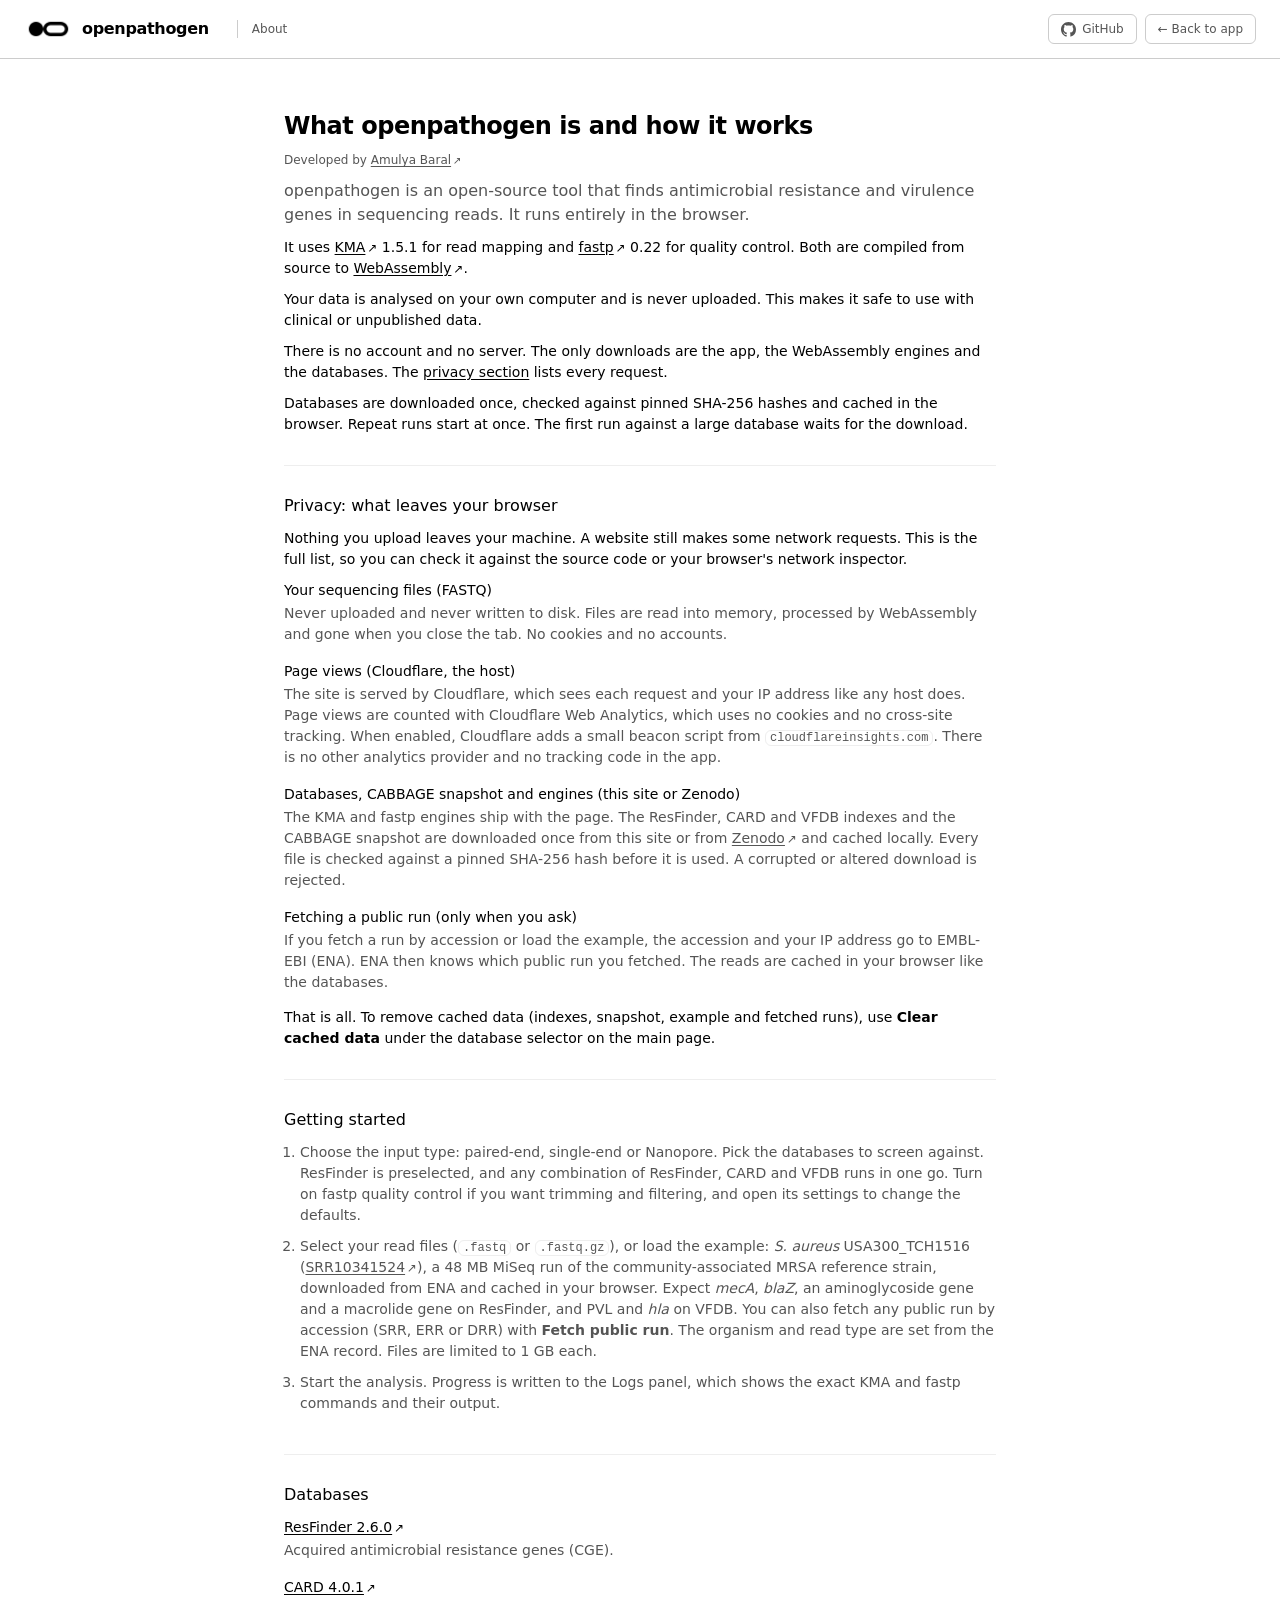
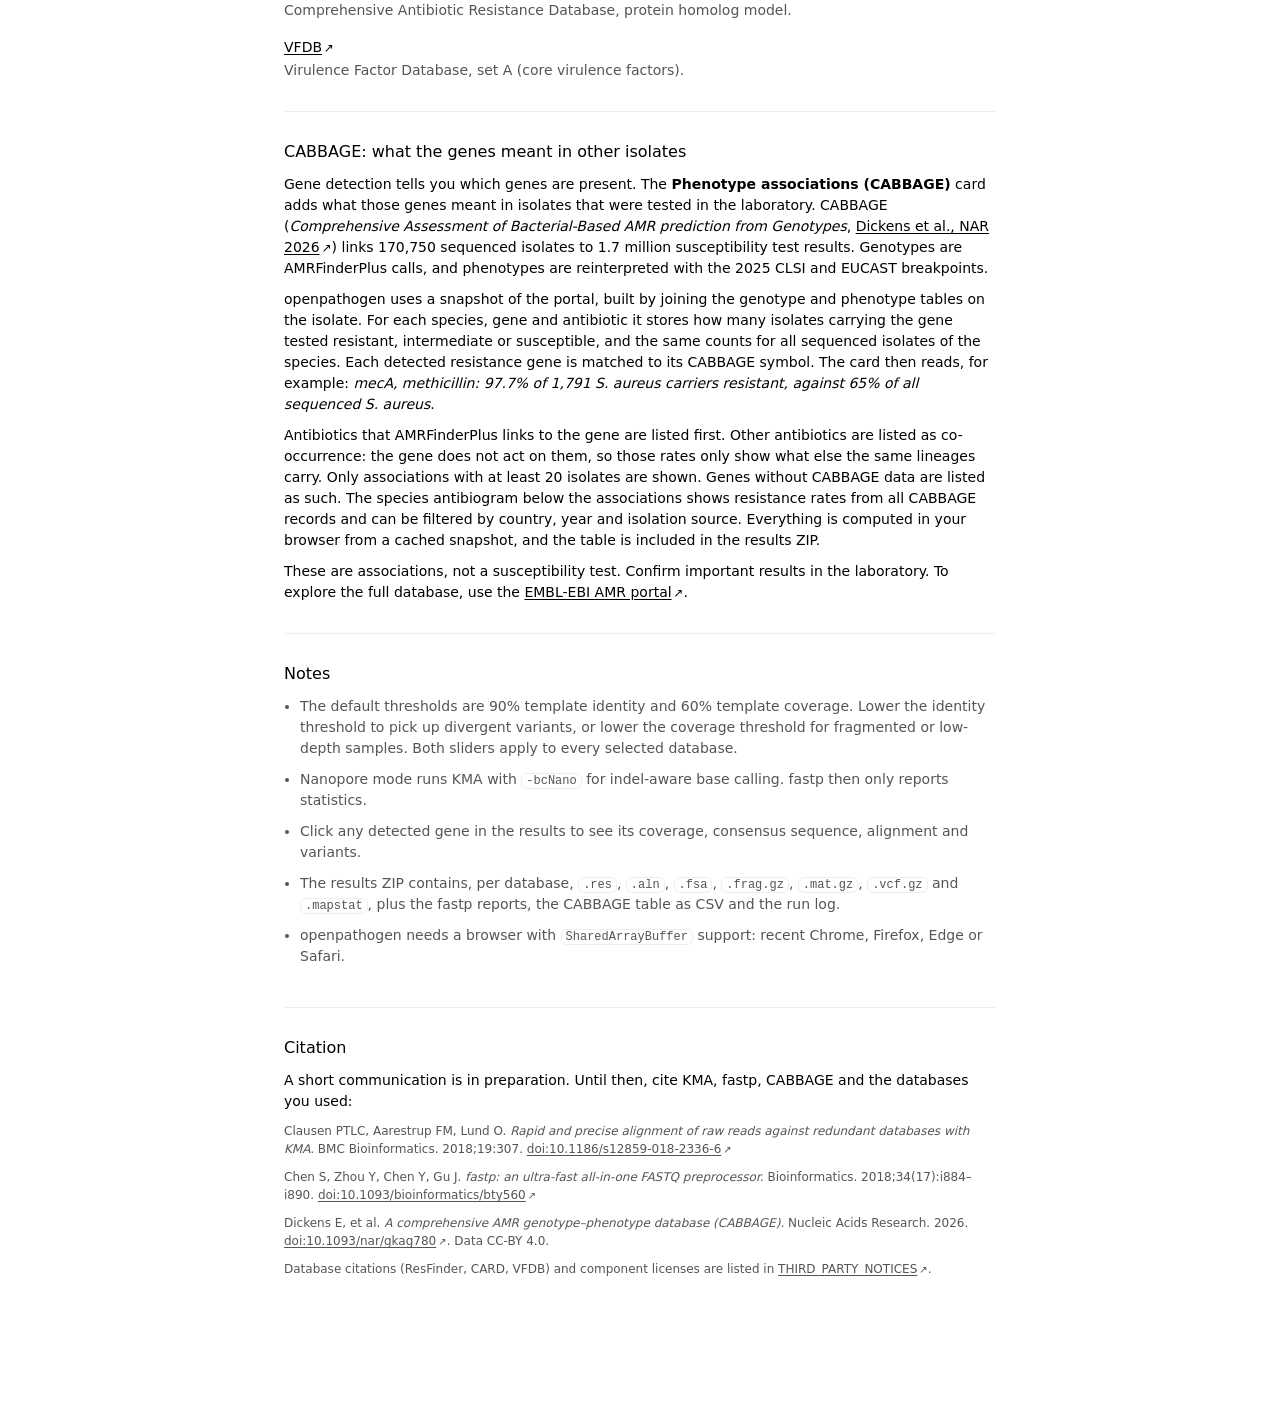
==== commit d71f0aa7: "Polish pass: CABBAGE on AMRFinderPlus symbols, one type scale, plain copy, SEO, deploy headers CABBA" ====
--- a/about.html
+++ b/about.html
@@ -3,33 +3,40 @@
 <head>
   <meta charset="UTF-8">
   <meta name="viewport" content="width=device-width, initial-scale=1.0">
-  <title>About · openpathogen — how browser-based AMR &amp; virulence detection works</title>
-  <meta name="description" content="The KMA aligner compiled to WebAssembly runs in your browser with curated ResFinder, CARD and VFDB databases. No installation, no upload.">
+  <title>About openpathogen: how in-browser AMR detection works</title>
+  <meta name="description" content="How openpathogen works: fastp and KMA compiled to WebAssembly run in your browser against ResFinder, CARD and VFDB, with CABBAGE phenotype predictions. No installation, no upload.">
+  <meta name="author" content="Amulya Baral">
+  <meta name="robots" content="index, follow, max-image-preview:large">
   <link rel="canonical" href="https://openpathogen.org/about.html">
   <meta name="theme-color" content="#ffffff">
   <link rel="icon" type="image/png" href="favicon.png">
   <link rel="apple-touch-icon" href="favicon.png">
-  <link rel="stylesheet" href="css/style.css?v=63">
+  <link rel="stylesheet" href="css/style.css?v=66">
   <meta property="og:type" content="article">
   <meta property="og:site_name" content="openpathogen">
-  <meta property="og:title" content="About openpathogen — how browser-based AMR &amp; virulence detection works">
-  <meta property="og:description" content="The KMA aligner compiled to WebAssembly runs in your browser with curated ResFinder, CARD and VFDB databases. No installation, no upload.">
+  <meta property="og:title" content="About openpathogen: how in-browser AMR detection works">
+  <meta property="og:description" content="How openpathogen works: fastp and KMA compiled to WebAssembly run in your browser against ResFinder, CARD and VFDB, with CABBAGE phenotype predictions. No installation, no upload.">
   <meta property="og:url" content="https://openpathogen.org/about.html">
   <meta property="og:image" content="https://openpathogen.org/og.png">
   <meta property="og:image:width" content="1200">
   <meta property="og:image:height" content="630">
   <meta property="og:locale" content="en_US">
   <meta name="twitter:card" content="summary_large_image">
-  <meta name="twitter:title" content="About openpathogen — how browser-based AMR &amp; virulence detection works">
-  <meta name="twitter:description" content="The KMA aligner compiled to WebAssembly runs in your browser with curated ResFinder, CARD and VFDB databases. No installation, no upload.">
+  <meta name="twitter:title" content="About openpathogen: how in-browser AMR detection works">
+  <meta name="twitter:description" content="How openpathogen works: fastp and KMA compiled to WebAssembly run in your browser against ResFinder, CARD and VFDB, with CABBAGE phenotype predictions. No installation, no upload.">
   <meta name="twitter:image" content="https://openpathogen.org/og.png">
   <script type="application/ld+json">
   {
     "@context": "https://schema.org",
     "@type": "WebPage",
+    "@id": "https://openpathogen.org/about.html",
     "name": "About openpathogen",
     "url": "https://openpathogen.org/about.html",
-    "description": "How openpathogen works: the KMA aligner compiled to WebAssembly runs in your browser with curated ResFinder, CARD and VFDB databases.",
+    "description": "How openpathogen works: fastp and the KMA aligner compiled to WebAssembly run in your browser against ResFinder, CARD and VFDB, with CABBAGE phenotype predictions.",
+    "inLanguage": "en",
+    "datePublished": "2026-08-25",
+    "dateModified": "2026-09-18",
+    "author": { "@type": "Person", "name": "Amulya Baral", "url": "https://amulya.no" },
     "isPartOf": { "@type": "WebSite", "name": "openpathogen", "url": "https://openpathogen.org/" },
     "about": { "@id": "https://openpathogen.org/#app" }
   }
@@ -43,7 +50,7 @@
     <span class="brand-name">openpathogen</span>
   </a>
   <span class="brand-sub">About</span>
-  <nav class="topbar-nav">
+  <nav class="topbar-nav" aria-label="Site">
     <a class="topbar-link no-arrow" href="https://github.com/amulyabaral/openpathogen" target="_blank" rel="noopener" aria-label="GitHub repository"><svg class="gh-icon" viewBox="0 0 16 16" width="15" height="15" aria-hidden="true" fill="currentColor"><path d="M8 0C3.58 0 0 3.58 0 8c0 3.54 2.29 6.53 5.47 7.59.4.07.55-.17.55-.38 0-.19-.01-.82-.01-1.49-2.01.37-2.53-.49-2.69-.94-.09-.23-.48-.94-.82-1.13-.28-.15-.68-.52-.01-.53.63-.01 1.08.58 1.23.82.72 1.21 1.87.87 2.33.66.07-.52.28-.87.51-1.07-1.78-.2-3.64-.89-3.64-3.95 0-.87.31-1.59.82-2.15-.08-.2-.36-1.02.08-2.12 0 0 .67-.21 2.2.82.64-.18 1.32-.27 2-.27.68 0 1.36.09 2 .27 1.53-1.04 2.2-.82 2.2-.82.44 1.1.16 1.92.08 2.12.51.56.82 1.27.82 2.15 0 3.07-1.87 3.75-3.65 3.95.29.25.54.73.54 1.48 0 1.07-.01 1.93-.01 2.2 0 .21.15.46.55.38A8.013 8.013 0 0016 8c0-4.42-3.58-8-8-8z"/></svg>GitHub</a>
     <a class="topbar-link no-arrow" href=".">← Back to app</a>
   </nav>
@@ -52,76 +59,79 @@
 <main class="doc">
   <article class="doc-content">
 
-    <section>
-      <h1>What is openpathogen, and how does it work?</h1>
+    <section id="overview">
+      <h1>What openpathogen is and how it works</h1>
       <p class="doc-byline">Developed by <a href="https://amulya.no" target="_blank" rel="noopener">Amulya Baral</a></p>
-      <p class="doc-lede">openpathogen is an open-source, privacy-friendly, zero-install pathogen profiling platform.</p>
-      <p>It uses <a href="https://doi.org/10.1186/s12859-018-2336-6" target="_blank" rel="noopener">KMA</a> (read-based gene detection), version 1.5.1, compiled to <a href="https://webassembly.org/" target="_blank" rel="noopener">WebAssembly</a>.</p>
-      <p>All of your data is analyzed locally in your own browser, and is never uploaded anywhere. This makes it fast, private, and safe to use even with sensitive clinical or unpublished sequencing data.</p>
-      <p>Because everything runs client-side, there is no account to create and no server that you have to put your trust on. The app itself, the WebAssembly engines and the databases are the only things downloaded to you — the exact, complete list of network traffic is in the <a href="#privacy">privacy section</a> below.</p>
-      <p>Databases are downloaded once, verified against pinned SHA-256 checksums, and cached in your browser (IndexedDB), so repeat runs against the same database start instantly. The first run against a large database may take a moment while it downloads.</p>
-
+      <p class="doc-lede">openpathogen is an open-source tool that finds antimicrobial resistance and virulence genes in sequencing reads. It runs entirely in the browser.</p>
+      <p>It uses <a href="https://doi.org/10.1186/s12859-018-2336-6" target="_blank" rel="noopener">KMA</a> 1.5.1 for read mapping and <a href="https://doi.org/10.1093/bioinformatics/bty560" target="_blank" rel="noopener">fastp</a> 0.22 for quality control. Both are compiled from source to <a href="https://webassembly.org/" target="_blank" rel="noopener">WebAssembly</a>.</p>
+      <p>Your data is analysed on your own computer and is never uploaded. This makes it safe to use with clinical or unpublished data.</p>
+      <p>There is no account and no server. The only downloads are the app, the WebAssembly engines and the databases. The <a class="no-arrow" href="#privacy">privacy section</a> lists every request.</p>
+      <p>Databases are downloaded once, checked against pinned SHA-256 hashes and cached in the browser. Repeat runs start at once. The first run against a large database waits for the download.</p>
     </section>
 
     <section id="privacy">
-      <h2>Privacy: exactly what leaves your browser</h2>
-      <p>Nothing you upload ever leaves your machine — but a website is never zero-network, and you should not have to take our word for it. This is the complete list of requests openpathogen makes, so it can be checked against the open-source code or your browser's network inspector.</p>
+      <h2>Privacy: what leaves your browser</h2>
+      <p>Nothing you upload leaves your machine. A website still makes some network requests. This is the full list, so you can check it against the source code or your browser's network inspector.</p>
       <dl class="defs">
         <dt>Your sequencing files (FASTQ)</dt>
-        <dd>Never uploaded, never sent anywhere, never written to disk. Files are read into memory, processed by WebAssembly inside your browser, and gone when you close the tab. No cookies, no accounts, no local storage of your files.</dd>
-        <dt>Page views (Cloudflare, our host)</dt>
-        <dd>This site is served through Cloudflare, which handles every request — including your IP address — the way any web host must. Page views are counted with Cloudflare's built-in Web Analytics: cookieless, no cross-site tracking, no advertising, no selling of data, and when enabled Cloudflare injects its own small beacon script (visible in your network inspector as <code>cloudflareinsights.com</code>). There is no separate analytics provider — no third-party tracker runs on every visit, and no analytics code ships in the app's own source. The only requests that leave this site go to ENA (when you fetch a run) or Zenodo (databases), both below.</dd>
-        <dt>Databases, CABBAGE snapshot &amp; engines (this site / Zenodo)</dt>
-        <dd>The KMA/fastp engines ship with the page; the ResFinder, CARD and VFDB indexes and the CABBAGE phenotype snapshot are downloaded once from this site or <a href="https://zenodo.org/records/22102687" target="_blank" rel="noopener">Zenodo</a> and cached locally. Zenodo sees the download request; every file is checked against a pinned SHA-256 checksum before it is used or cached, so a corrupted or tampered download is rejected rather than silently changing your results.</dd>
+        <dd>Never uploaded and never written to disk. Files are read into memory, processed by WebAssembly and gone when you close the tab. No cookies and no accounts.</dd>
+        <dt>Page views (Cloudflare, the host)</dt>
+        <dd>The site is served by Cloudflare, which sees each request and your IP address like any host does. Page views are counted with Cloudflare Web Analytics, which uses no cookies and no cross-site tracking. When enabled, Cloudflare adds a small beacon script from <code>cloudflareinsights.com</code>. There is no other analytics provider and no tracking code in the app.</dd>
+        <dt>Databases, CABBAGE snapshot and engines (this site or Zenodo)</dt>
+        <dd>The KMA and fastp engines ship with the page. The ResFinder, CARD and VFDB indexes and the CABBAGE snapshot are downloaded once from this site or from <a href="https://zenodo.org/records/22102687" target="_blank" rel="noopener">Zenodo</a> and cached locally. Every file is checked against a pinned SHA-256 hash before it is used. A corrupted or altered download is rejected.</dd>
         <dt>Fetching a public run (only when you ask)</dt>
-        <dd>If you fetch a run by accession or load the example isolate, the accession and your IP address are sent to EMBL-EBI (ENA) — that is inherent in downloading from them, and it means ENA knows which public run you fetched. The reads are then cached in your browser like the databases.</dd>
+        <dd>If you fetch a run by accession or load the example, the accession and your IP address go to EMBL-EBI (ENA). ENA then knows which public run you fetched. The reads are cached in your browser like the databases.</dd>
       </dl>
-      <p>That is everything. To remove all locally cached data (indexes, snapshots, example and fetched runs), use <strong>Clear cached data</strong> under the database selector on the main page.</p>
+      <p>That is all. To remove cached data (indexes, snapshot, example and fetched runs), use <strong>Clear cached data</strong> under the database selector on the main page.</p>
+    </section>
 
-    <section>
+    <section id="getting-started">
       <h2>Getting started</h2>
       <ol class="steps">
-        <li>Choose your input type: paired-end, single-end, or Nanopore. In Advanced mode you also choose the reference database; Simple mode runs all of them.</li>
-        <li>Select your read file(s) (<code>.fastq</code> or gzipped <code>.fastq.gz</code>), or load the example isolate — <em>S. aureus</em> USA300_TCH1516 (<a href="https://www.ebi.ac.uk/ena/browser/view/SRR10341524" target="_blank" rel="noopener">SRR10341524</a>), a 48 MB MiSeq run of the community-associated MRSA reference strain, downloaded straight from ENA and cached in your browser. You should see <em>mecA</em>, <em>blaZ</em> plus aminoglycoside and macrolide genes on ResFinder, and PVL/<em>hla</em> on VFDB. You can also fetch any public run by its accession (SRR…, ERR…, DRR…) with <strong>Or fetch a public run</strong>; the organism and read type are detected automatically, and files are limited to 1 GB each.</li>
-        <li>Start the analysis. Live progress is streamed into the Logs panel, which you can expand at any time to watch the KMA command and its output.</li>
+        <li>Choose the input type: paired-end, single-end or Nanopore. Pick the databases to screen against. ResFinder is preselected, and any combination of ResFinder, CARD and VFDB runs in one go. Turn on fastp quality control if you want trimming and filtering, and open its settings to change the defaults.</li>
+        <li>Select your read files (<code>.fastq</code> or <code>.fastq.gz</code>), or load the example: <em>S. aureus</em> USA300_TCH1516 (<a href="https://www.ebi.ac.uk/ena/browser/view/SRR10341524" target="_blank" rel="noopener">SRR10341524</a>), a 48 MB MiSeq run of the community-associated MRSA reference strain, downloaded from ENA and cached in your browser. Expect <em>mecA</em>, <em>blaZ</em>, an aminoglycoside gene and a macrolide gene on ResFinder, and PVL and <em>hla</em> on VFDB. You can also fetch any public run by accession (SRR, ERR or DRR) with <strong>Fetch public run</strong>. The organism and read type are set from the ENA record. Files are limited to 1 GB each.</li>
+        <li>Start the analysis. Progress is written to the Logs panel, which shows the exact KMA and fastp commands and their output.</li>
       </ol>
     </section>
 
-    <section>
-      <h2>Databases for read-based gene detection</h2>
-      <p>Right now, we support these databases:</p>
+    <section id="databases">
+      <h2>Databases</h2>
       <dl class="defs">
         <dt><a href="https://cge.food.dtu.dk/services/ResFinder/" target="_blank" rel="noopener">ResFinder 2.6.0</a></dt>
-        <dd>Acquired AMR genes (CGE).</dd>
+        <dd>Acquired antimicrobial resistance genes (CGE).</dd>
         <dt><a href="https://card.mcmaster.ca/" target="_blank" rel="noopener">CARD 4.0.1</a></dt>
         <dd>Comprehensive Antibiotic Resistance Database, protein homolog model.</dd>
         <dt><a href="http://www.mgc.ac.cn/VFs/" target="_blank" rel="noopener">VFDB</a></dt>
-        <dd>Virulence Factor Database Set A (core).</dd>
+        <dd>Virulence Factor Database, set A (core virulence factors).</dd>
       </dl>
     </section>
 
-    <section>
-      <h2>CABBAGE: from genotype to phenotype</h2>
-      <p>Gene detection answers <em>what</em> is there; clinicians usually need <em>what it means for treatment</em>. Every analysis therefore ends with a <strong>Phenotype prediction (CABBAGE)</strong> card, built on CABBAGE (<em>Comprehensive Assessment of Bacterial-Based AMR prediction from Genotypes</em>, <a href="https://doi.org/10.1093/nar/gkag780" target="_blank" rel="noopener">Dickens et al., NAR 2026</a>) — the database linking 170,000+ sequenced bacterial isolates to their measured antimicrobial susceptibility phenotypes (~1.7 million AST records).</p>
-      <p>For the sample's species, each detected gene is matched against the ~165,000 CABBAGE isolates that have both a genome and an antibiogram, so results read like: <em>"mecA — 97.7% of 1,791 S. aureus isolates carrying this gene were methicillin-resistant"</em>, with the species' background resistance rate shown alongside for comparison, and phenotypes taken from the updated 2025 CLSI/EUCAST breakpoint reinterpretation. A species antibiogram below the predictions shows per-antibiotic resistance rates across the whole database, refinable by country, year and isolation source. Genes with no phenotype evidence in CABBAGE are listed honestly rather than guessed. Everything is computed locally from a small cached snapshot, and the predictions ship inside the results ZIP; to browse the full database itself, use the <a href="https://www.ebi.ac.uk/amr" target="_blank" rel="noopener">EMBL-EBI AMR portal</a>.</p>
+    <section id="cabbage">
+      <h2>CABBAGE: what the genes meant in other isolates</h2>
+      <p>Gene detection tells you which genes are present. The <strong>Phenotype associations (CABBAGE)</strong> card adds what those genes meant in isolates that were tested in the laboratory. CABBAGE (<em>Comprehensive Assessment of Bacterial-Based AMR prediction from Genotypes</em>, <a href="https://doi.org/10.1093/nar/gkag780" target="_blank" rel="noopener">Dickens et al., NAR 2026</a>) links 170,750 sequenced isolates to 1.7 million susceptibility test results. Genotypes are AMRFinderPlus calls, and phenotypes are reinterpreted with the 2025 CLSI and EUCAST breakpoints.</p>
+      <p>openpathogen uses a snapshot of the portal, built by joining the genotype and phenotype tables on the isolate. For each species, gene and antibiotic it stores how many isolates carrying the gene tested resistant, intermediate or susceptible, and the same counts for all sequenced isolates of the species. Each detected resistance gene is matched to its CABBAGE symbol. The card then reads, for example: <em>mecA, methicillin: 97.7% of 1,791 S. aureus carriers resistant, against 65% of all sequenced S. aureus</em>.</p>
+      <p>Antibiotics that AMRFinderPlus links to the gene are listed first. Other antibiotics are listed as co-occurrence: the gene does not act on them, so those rates only show what else the same lineages carry. Only associations with at least 20 isolates are shown. Genes without CABBAGE data are listed as such. The species antibiogram below the associations shows resistance rates from all CABBAGE records and can be filtered by country, year and isolation source. Everything is computed in your browser from a cached snapshot, and the table is included in the results ZIP.</p>
+      <p>These are associations, not a susceptibility test. Confirm important results in the laboratory. To explore the full database, use the <a href="https://www.ebi.ac.uk/amr" target="_blank" rel="noopener">EMBL-EBI AMR portal</a>.</p>
     </section>
 
-    <section>
-      <h2>Some notes</h2>
+    <section id="notes">
+      <h2>Notes</h2>
       <ul class="tips">
-        <li>Defaults of 80% identity and 80% coverage have been chosen following common reporting thresholds; this does not in any way mean they are absolute. For example, you can lower the identity threshold to recover divergent variants, or lower the coverage threshold for fragmented or low-depth samples.</li>
-        <li>Nanopore mode enables KMA's <code>-bcNano</code> for indel-aware base calling.</li>
-        <li>You can click any detected gene in the results to inspect its coverage, consensus sequence, alignment, and variants.</li>
-        <li>The output bundle includes <code>.res</code>, <code>.aln</code>, <code>.fsa</code>, <code>.frag.gz</code>, <code>.mat.gz</code>, <code>.vcf.gz</code>, and <code>.mapstat</code>.</li>
-        <li>openpathogen needs a modern browser with <code>SharedArrayBuffer</code> support (recent Chrome, Firefox, Edge, or Safari).</li>
+        <li>The default thresholds are 90% template identity and 60% template coverage. Lower the identity threshold to pick up divergent variants, or lower the coverage threshold for fragmented or low-depth samples. Both sliders apply to every selected database.</li>
+        <li>Nanopore mode runs KMA with <code>-bcNano</code> for indel-aware base calling. fastp then only reports statistics.</li>
+        <li>Click any detected gene in the results to see its coverage, consensus sequence, alignment and variants.</li>
+        <li>The results ZIP contains, per database, <code>.res</code>, <code>.aln</code>, <code>.fsa</code>, <code>.frag.gz</code>, <code>.mat.gz</code>, <code>.vcf.gz</code> and <code>.mapstat</code>, plus the fastp reports, the CABBAGE table as CSV and the run log.</li>
+        <li>openpathogen needs a browser with <code>SharedArrayBuffer</code> support: recent Chrome, Firefox, Edge or Safari.</li>
       </ul>
     </section>
 
-    <section>
+    <section id="citation">
       <h2>Citation</h2>
-      <p>We have a short communication in preparation. Please cite KMA and the relevant database in the meantime:</p>
+      <p>A short communication is in preparation. Until then, cite KMA, fastp, CABBAGE and the databases you used:</p>
       <p class="cite">Clausen PTLC, Aarestrup FM, Lund O. <em>Rapid and precise alignment of raw reads against redundant databases with KMA.</em> BMC Bioinformatics. 2018;19:307. <a href="https://doi.org/10.1186/s12859-018-2336-6" target="_blank" rel="noopener">doi:10.1186/s12859-018-2336-6</a></p>
-      <p class="cite">Dickens E, et al. <em>A comprehensive AMR genotype–phenotype database (CABBAGE).</em> Nucleic Acids Research. 2026. <a href="https://doi.org/10.1093/nar/gkag780" target="_blank" rel="noopener">doi:10.1093/nar/gkag780</a> — for CABBAGE data.</p>
+      <p class="cite">Chen S, Zhou Y, Chen Y, Gu J. <em>fastp: an ultra-fast all-in-one FASTQ preprocessor.</em> Bioinformatics. 2018;34(17):i884–i890. <a href="https://doi.org/10.1093/bioinformatics/bty560" target="_blank" rel="noopener">doi:10.1093/bioinformatics/bty560</a></p>
+      <p class="cite">Dickens E, et al. <em>A comprehensive AMR genotype–phenotype database (CABBAGE).</em> Nucleic Acids Research. 2026. <a href="https://doi.org/10.1093/nar/gkag780" target="_blank" rel="noopener">doi:10.1093/nar/gkag780</a>. Data CC-BY 4.0.</p>
+      <p class="cite">Database citations (ResFinder, CARD, VFDB) and component licenses are listed in <a href="https://github.com/amulyabaral/openpathogen/blob/main/THIRD_PARTY_NOTICES.md" target="_blank" rel="noopener">THIRD_PARTY_NOTICES</a>.</p>
     </section>
 
   </article>
--- a/css/style.css
+++ b/css/style.css
@@ -1,21 +1,28 @@
 :root{
   --bg:#fff;--ink:#000;--muted:#555;--border:#ccc;--rule:#eee;
   --r:6px;
-  --sans:system-ui,-apple-system,'Segoe UI',Arial,sans-serif;
-  --mono:ui-monospace,Menlo,monospace;
+  /* One UI face everywhere; monospace only where characters must line up
+     (terminal, consensus, alignment, canvas axis). */
+  --sans:system-ui,-apple-system,'Segoe UI',Roboto,Arial,sans-serif;
+  --mono:ui-monospace,Menlo,Consolas,monospace;
+  /* Type scale: six sizes, three weights, one tracking for caps labels. */
+  --fs-xs:11px;--fs-sm:12px;--fs-base:14px;--fs-md:16px;--fs-lg:20px;--fs-xl:24px;
+  --track-caps:.08em;
+  --lh:1.5;--lh-tight:1.25;
 }
 *,*::before,*::after{box-sizing:border-box;margin:0;padding:0}
-html,body{font-family:var(--sans);background:var(--bg);color:var(--ink);font-size:14px;line-height:1.55;-webkit-font-smoothing:antialiased}
+html,body{font-family:var(--sans);background:var(--bg);color:var(--ink);font-size:var(--fs-base);line-height:var(--lh);-webkit-font-smoothing:antialiased}
 html,body{height:100vh;overflow:hidden}
 body{display:flex;flex-direction:column}
-h1,h2,h3{font-weight:500;letter-spacing:-0.01em}
+h1,h2,h3{font-weight:500;line-height:var(--lh-tight)}
+b,strong{font-weight:600}
 
 a{color:inherit;text-decoration:underline;text-underline-offset:2px}
 a:hover{opacity:.6}
 a:not(.brand):not(.no-arrow)::after{content:'↗';display:inline-block;margin-left:2px;font-size:.85em;text-decoration:none}
 
 button{font:inherit;color:inherit;background:none;cursor:pointer;border:1px solid transparent;border-radius:var(--r)}
-input,select{font:inherit;color:inherit;background:var(--bg);border:1px solid var(--border);border-radius:var(--r);padding:7px 10px;outline:none;font-size:14px}
+input,select{font:inherit;color:inherit;background:var(--bg);border:1px solid var(--border);border-radius:var(--r);padding:7px 10px;outline:none}
 input[type=range]{-webkit-appearance:none;appearance:none;background:transparent;border:none;padding:0;height:20px}
 input[type=range]::-webkit-slider-runnable-track{height:1px;background:var(--ink)}
 input[type=range]::-moz-range-track{height:1px;background:var(--ink)}
@@ -28,35 +35,31 @@
 ::-webkit-scrollbar-thumb{background:var(--border);border-radius:var(--r)}
 ::-webkit-scrollbar-thumb:hover{background:var(--ink)}
 
+/* The one treatment for every small uppercase label. */
+.card-title,.slot-title,.terminal-header,.res-table th,.gv-k,.gv-annot dt,.db-group-label,.fp-field,.qc-dl-label,.qc-key,.cabb-species-label,.cabb-verdict-pill,.cabb-ab-title,.cabb-group-title{font-size:var(--fs-xs);font-weight:500;text-transform:uppercase;letter-spacing:var(--track-caps)}
+.sr-only{position:absolute;width:1px;height:1px;padding:0;margin:-1px;overflow:hidden;clip:rect(0,0,0,0);white-space:nowrap;border:0}
+/* Disclosure chevron shared by the database menu, fastp expander and Logs bar. */
+.chev{display:block;flex-shrink:0;width:14px;height:14px;transition:transform .2s}
+
 .topbar{display:flex;align-items:center;gap:14px;padding:14px 24px;border-bottom:1px solid var(--border)}
 .brand{display:inline-flex;align-items:center;gap:10px;text-decoration:none}
 .brand-logo{height:24px}
-.brand-name{font-weight:700;font-size:16px;letter-spacing:-0.02em}
-.brand-sub{font-size:13px;font-weight:700;color:var(--muted);margin-left:14px;padding-left:14px;border-left:1px solid var(--border)}
+.brand-name{font-weight:600;font-size:var(--fs-md);letter-spacing:-0.02em}
+.brand-sub{font-size:var(--fs-sm);color:var(--muted);margin-left:14px;padding-left:14px;border-left:1px solid var(--border)}
 .topbar-nav{margin-left:auto;display:flex;align-items:center;gap:8px}
-.topbar-link{display:inline-flex;align-items:center;gap:6px;flex-shrink:0;font-size:13px;color:var(--muted);text-decoration:none;border:1px solid var(--border);border-radius:var(--r);padding:5px 12px}
+.topbar-link{display:inline-flex;align-items:center;gap:6px;flex-shrink:0;font-size:var(--fs-sm);font-weight:500;color:var(--muted);text-decoration:none;border:1px solid var(--border);border-radius:var(--r);padding:5px 12px}
 .topbar-link:hover{color:var(--ink);border-color:var(--ink);opacity:1}
 .gh-icon{display:block;flex-shrink:0}
 
-.badge{font-size:11px;padding:3px 10px;border:1px solid var(--border);border-radius:var(--r);letter-spacing:.04em;text-transform:uppercase}
-.badge-ok{border-color:var(--ink)}
-.badge-error{border-color:var(--ink);background:var(--ink);color:var(--bg)}
-
 .layout{display:grid;grid-template-columns:minmax(0,1fr);flex:1;min-height:0;overflow:hidden}
-.sidebar{padding:24px;border-right:1px solid var(--border);font-size:13px;color:var(--muted);overflow-y:auto;height:100%}
-.aside-block{padding:18px 0}
-.aside-block:first-child{padding-top:0}
-.aside-block + .aside-block{border-top:1px solid var(--rule)}
-.aside-block h3{font-size:11px;font-weight:500;color:var(--ink);text-transform:uppercase;letter-spacing:.1em;margin-bottom:10px}
-.aside-block p + p{margin-top:8px}
 .steps,.tips{padding-left:16px;margin-top:6px}
 .steps li,.tips li{margin-bottom:6px}
 .defs dt{color:var(--ink);margin-top:8px}
 .defs dt:first-child{margin-top:0}
 .defs dd{margin:0 0 6px 0}
-.note{font-size:12px;margin-top:10px}
-.cite{font-size:12px}
-code{font-family:var(--mono);font-size:12px;border:1px solid var(--rule);border-radius:var(--r);padding:0 4px}
+.cite{font-size:var(--fs-sm);color:var(--muted)}
+code{font-size:var(--fs-sm);border:1px solid var(--rule);border-radius:var(--r);padding:0 4px}
+.noscript-note{padding:12px 16px;border:1px solid var(--border);border-radius:var(--r);margin:16px 24px 0}
 
 .main-col{padding:0;min-width:0;height:100%;overflow:hidden;position:relative;display:flex;flex-direction:column}
 .workspace{display:flex;width:200%;flex:1;min-height:0;transition:transform .45s cubic-bezier(.4,0,.2,1)}
@@ -64,19 +67,21 @@
 .pane{width:50%;height:100%;overflow-y:auto;padding:32px}
 .main-col > .terminal-card{flex-shrink:0;margin:0;border-left:none;border-right:none;border-bottom:none;border-top:1px solid var(--border);border-radius:0}
 .results-toolbar{display:flex;justify-content:flex-start;margin-bottom:14px}
-.hero{margin-bottom:25px}
-.hero-title{font-size:25px;font-weight:600;letter-spacing:-0.02em;line-height:1.2;margin-bottom:10px;color:var(--ink)}
-.lede{font-size:16px;line-height:1.55;color:var(--muted);margin:0}
+.hero{margin-bottom:24px}
+.hero-title{font-size:var(--fs-xl);font-weight:600;letter-spacing:-0.02em;margin-bottom:10px}
+.lede{font-size:var(--fs-md);color:var(--muted);margin:0}
 
 .card{border:1px solid var(--border);border-radius:var(--r);margin-bottom:16px;background:var(--bg)}
 .card-body{padding:16px 20px}
-.card-title{font-size:11px;font-weight:500;text-transform:uppercase;letter-spacing:.1em;padding:12px 22px;border-bottom:1px solid var(--border)}
+.card-title{padding:12px 22px;border-bottom:1px solid var(--border)}
 
 .row{display:flex;align-items:center;gap:16px;padding:7px 0}
-.label{width:140px;font-size:15px;font-weight:600;color:var(--ink);flex-shrink:0}
+.row-top{align-items:flex-start}
+.row-top > .label{padding-top:7px}
+.label{width:140px;font-weight:500;color:var(--ink);flex-shrink:0}
 
 .seg{display:inline-flex}
-.seg-btn{padding:7px 14px;font-size:14px;border:1px solid var(--border);margin-left:-1px;border-radius:0;background:var(--bg);color:var(--ink);transition:background .2s,color .2s,border-color .2s}
+.seg-btn{padding:7px 14px;border:1px solid var(--border);margin-left:-1px;border-radius:0;background:var(--bg);color:var(--ink);transition:background .2s,color .2s,border-color .2s}
 .seg-btn:first-child{margin-left:0;border-radius:var(--r) 0 0 var(--r)}
 .seg-btn:last-child{border-radius:0 var(--r) var(--r) 0}
 .seg-btn:hover:not(.active){border-color:var(--ink);position:relative;z-index:1}
@@ -84,41 +89,39 @@
 
 .upload-grid{display:grid;grid-template-columns:1fr 1fr;gap:10px;margin:14px 0}
 .slot{border:1px solid var(--border);border-radius:var(--r);padding:10px 12px}
-.slot-title{font-size:13px;font-weight:500;color:var(--ink);margin-bottom:7px;text-transform:uppercase;letter-spacing:.06em}
+.slot-title{color:var(--ink);margin-bottom:7px}
 .slot-body{display:flex;align-items:center;gap:10px}
-.slot-name{font-size:14px;color:var(--muted);font-family:var(--mono);overflow:hidden;text-overflow:ellipsis;white-space:nowrap;flex:1}
+.slot-name{color:var(--muted);overflow:hidden;text-overflow:ellipsis;white-space:nowrap;flex:1}
 
 .slider-row input[type=range]{flex:1}
-.slider-val{width:52px;text-align:right;font-variant-numeric:tabular-nums;font-size:15px;color:var(--muted)}
-
-.btn{display:inline-flex;align-items:center;gap:6px;padding:7px 14px;font-size:14px;border:1px solid var(--ink);border-radius:var(--r);background:var(--bg);color:var(--ink);transition:background .2s,color .2s}
+.slider-val{width:52px;text-align:right;font-variant-numeric:tabular-nums;color:var(--muted)}
+
+.btn{display:inline-flex;align-items:center;gap:6px;padding:7px 14px;border:1px solid var(--ink);border-radius:var(--r);background:var(--bg);color:var(--ink);transition:background .2s,color .2s}
 .btn:hover:not(:disabled){background:var(--ink);color:var(--bg)}
 .btn:disabled{opacity:.4;cursor:not-allowed}
 .btn-primary{background:var(--ink);color:var(--bg);border-color:var(--ink)}
 .btn-primary:hover:not(:disabled){background:var(--bg);color:var(--ink)}
 
 .run-row{display:flex;align-items:center;justify-content:space-between;gap:12px;margin-top:14px;padding-top:14px;border-top:1px solid var(--rule)}
-.run-row .btn-primary{padding:9px 20px;font-size:15px}
+.run-row .btn-primary{padding:9px 20px}
 .fetch-row .btn,.run-row .btn{flex-shrink:0}
 
 /* Running state: spinner in the button + indeterminate progress bar */
 .spinner{width:13px;height:13px;border:2px solid currentColor;border-top-color:transparent;border-radius:50%;animation:spin .7s linear infinite;flex-shrink:0}
 @keyframes spin{to{transform:rotate(360deg)}}
 .run-status{margin-top:16px;padding-top:16px;border-top:1px solid var(--rule);display:flex;flex-direction:column;gap:9px}
-.run-status[hidden]{display:none}
 .run-progress{height:3px;background:var(--rule);border-radius:var(--r);overflow:hidden;position:relative}
 .run-progress-bar{position:absolute;top:0;height:100%;width:35%;background:var(--ink);border-radius:var(--r);animation:indet 1.15s cubic-bezier(.4,0,.2,1) infinite}
 @keyframes indet{0%{left:-35%}100%{left:100%}}
-.run-status-text{font-size:12px;color:var(--muted)}
+.run-status-text{font-size:var(--fs-sm);color:var(--muted)}
 
 .terminal-card{padding:0;overflow:hidden}
-.terminal-header{display:flex;align-items:center;justify-content:space-between;width:100%;padding:8px 16px;font-size:11px;font-weight:500;letter-spacing:.1em;text-transform:uppercase;color:var(--muted);background:none;border:none;border-bottom:1px solid var(--border);border-radius:0;text-align:left;cursor:pointer}
+.terminal-header{display:flex;align-items:center;justify-content:space-between;width:100%;padding:8px 16px;color:var(--muted);background:none;border:none;border-bottom:1px solid var(--border);border-radius:0;text-align:left;cursor:pointer}
 .terminal-header:hover{color:var(--ink)}
-.terminal-caret{font-size:11px;transition:transform .2s}
 .terminal-card.collapsed .terminal{display:none}
 .terminal-card.collapsed .terminal-header{border-bottom:none}
 .terminal-card.collapsed .terminal-caret{transform:rotate(-90deg)}
-.terminal{font-family:var(--mono);font-size:12px;background:#0d1117;color:#c9d1d9;height:160px;overflow-y:auto;padding:14px 16px;line-height:1.55}
+.terminal{font-family:var(--mono);font-size:var(--fs-sm);background:#0d1117;color:#c9d1d9;height:160px;overflow-y:auto;padding:14px 16px}
 .term-line{white-space:pre-wrap;word-break:break-word}
 .term-info{color:#8b949e}
 .term-stdout{color:#c9d1d9}
@@ -131,17 +134,17 @@
 
 .result-header{display:flex;align-items:center;justify-content:space-between;padding:14px 18px;border:1px solid var(--border);border-radius:var(--r) var(--r) 0 0}
 .result-header.error{background:var(--ink);color:var(--bg);border-color:var(--ink)}
-.result-meta{font-size:12px;color:var(--muted)}
+.result-meta{font-size:var(--fs-sm);color:var(--muted)}
 .result-header.error .result-meta{color:var(--bg);opacity:.7}
 .empty{padding:24px;text-align:center;color:var(--muted);border:1px solid var(--border);border-top:none;border-radius:0 0 var(--r) var(--r)}
 
 .table-wrap{overflow-x:auto;border:1px solid var(--border);border-top:none;border-radius:0 0 var(--r) var(--r)}
-.res-table{width:100%;border-collapse:collapse;font-size:12px;table-layout:fixed}
+.res-table{width:100%;border-collapse:collapse;font-size:var(--fs-sm);table-layout:fixed}
 .res-table th,.res-table td{padding:10px 14px;text-align:left;border-bottom:1px solid var(--rule);white-space:nowrap;overflow:hidden;text-overflow:ellipsis}
 .res-table tr:last-child td{border-bottom:none}
-.res-table th{font-weight:500;color:var(--muted);font-size:11px;text-transform:uppercase;letter-spacing:.08em;border-bottom:1px solid var(--border);cursor:pointer;user-select:none;position:relative}
+.res-table th{color:var(--muted);border-bottom:1px solid var(--border);cursor:pointer;user-select:none;position:relative}
 .res-table th:hover{color:var(--ink)}
-.res-table th .arr{display:inline-block;margin-left:4px;opacity:.4;font-size:10px}
+.res-table th .arr{display:inline-block;margin-left:4px;opacity:.4}
 .res-table th.sort .arr{opacity:1;color:var(--ink)}
 .resize-handle{position:absolute;right:0;top:0;bottom:0;width:5px;cursor:col-resize;z-index:1}
 .resize-handle:hover,.resize-handle.active{background:var(--ink)}
@@ -158,44 +161,44 @@
 .gv-modal{background:var(--bg);border:1px solid var(--border);border-radius:var(--r);width:100%;max-width:880px;max-height:calc(100vh - 80px);display:flex;flex-direction:column;overflow:hidden}
 .gv-head,.gv-stats,.gv-annot,.gv-tabs{flex-shrink:0}
 .gv-head{display:flex;align-items:center;justify-content:space-between;gap:12px;padding:14px 18px;border-bottom:1px solid var(--border)}
-.gv-title{font-family:var(--mono);font-size:14px;font-weight:500;word-break:break-all}
-.gv-close{font-size:22px;line-height:1;width:30px;height:30px;color:var(--muted);border-radius:var(--r)}
+.gv-title{font-weight:500;word-break:break-all}
+.gv-close{font-size:var(--fs-lg);line-height:1;width:30px;height:30px;color:var(--muted);border-radius:var(--r)}
 .gv-close:hover{color:var(--ink);background:var(--rule)}
-.gv-stats{display:flex;flex-wrap:wrap;gap:8px 20px;padding:12px 18px;border-bottom:1px solid var(--rule);font-size:12px}
+.gv-stats{display:flex;flex-wrap:wrap;gap:8px 20px;padding:12px 18px;border-bottom:1px solid var(--rule);font-size:var(--fs-sm)}
 .gv-stat{display:flex;flex-direction:column;gap:1px}
-.gv-k{font-size:10px;text-transform:uppercase;letter-spacing:.08em;color:var(--muted)}
+.gv-k{color:var(--muted)}
 .gv-v{font-variant-numeric:tabular-nums}
-.gv-annot{display:grid;grid-template-columns:auto 1fr;gap:5px 16px;padding:12px 18px;border-bottom:1px solid var(--rule);font-size:12px}
-.gv-annot dt{color:var(--muted);text-transform:uppercase;font-size:10px;letter-spacing:.06em;padding-top:1px;white-space:nowrap}
+.gv-annot{display:grid;grid-template-columns:auto 1fr;gap:5px 16px;padding:12px 18px;border-bottom:1px solid var(--rule);font-size:var(--fs-sm)}
+.gv-annot dt{color:var(--muted);padding-top:1px;white-space:nowrap}
 .gv-annot dd{margin:0}
 .gv-tabs{display:flex;gap:0;padding:0 18px;border-bottom:1px solid var(--border)}
-.gv-tab{padding:10px 14px;font-size:13px;color:var(--muted);border-bottom:2px solid transparent;border-radius:0;margin-bottom:-1px}
+.gv-tab{padding:10px 14px;color:var(--muted);border-bottom:2px solid transparent;border-radius:0;margin-bottom:-1px}
 .gv-tab:hover{color:var(--ink)}
 .gv-tab.active{color:var(--ink);border-bottom-color:var(--ink)}
-.gv-count{font-size:11px;color:var(--muted);border:1px solid var(--rule);border-radius:10px;padding:0 6px;margin-left:2px}
+.gv-count{font-size:var(--fs-xs);color:var(--muted);border:1px solid var(--rule);border-radius:10px;padding:0 6px;margin-left:2px}
 .gv-body{padding:18px;overflow-y:auto;flex:1;min-height:0}
 .gv-panel{min-height:60px}
 
-.gv-cov-meta{font-size:12px;color:var(--muted);margin-bottom:8px;font-variant-numeric:tabular-nums}
+.gv-cov-meta{font-size:var(--fs-sm);color:var(--muted);margin-bottom:8px;font-variant-numeric:tabular-nums}
 .gv-cov{display:block;width:100%;height:160px}
-.gv-legend{display:flex;gap:16px;align-items:center;font-size:11px;color:var(--muted);margin-top:6px}
+.gv-legend{display:flex;gap:16px;align-items:center;font-size:var(--fs-xs);color:var(--muted);margin-top:6px}
 .gv-lg-area,.gv-lg-mean,.gv-lg-var{display:inline-block;width:16px;margin-right:-10px;vertical-align:middle}
 .gv-lg-area{height:8px;background:rgba(0,0,0,.12);border-top:1px solid #666}
 .gv-lg-mean{height:0;border-top:1px dashed #999}
 .gv-lg-var{height:10px;width:0;border-left:1px solid var(--ink)}
 
 .gv-seqtools{display:flex;align-items:center;justify-content:space-between;gap:12px;margin-bottom:10px}
-.gv-hint{font-size:12px;color:var(--muted)}
-.gv-seq{font-family:var(--mono);font-size:12px;line-height:1.5;overflow-x:auto}
+.gv-hint{font-size:var(--fs-sm);color:var(--muted)}
+.gv-seq{font-family:var(--mono);font-size:var(--fs-sm);overflow-x:auto}
 .gv-seqline{white-space:pre;display:flex;gap:12px}
 .gv-pos{color:var(--muted);width:5ch;text-align:right;flex-shrink:0;font-variant-numeric:tabular-nums}
 .gv-bases{letter-spacing:.5px}
 .gv-lc{color:var(--muted)}
-.gv-aln{font-family:var(--mono);font-size:12px;line-height:1.45;white-space:pre;overflow-x:auto;border:1px solid var(--rule);border-radius:var(--r);padding:12px;tab-size:8}
+.gv-aln{font-family:var(--mono);font-size:var(--fs-sm);white-space:pre;overflow-x:auto;border:1px solid var(--rule);border-radius:var(--r);padding:12px;tab-size:8}
 
 .gv-vwrap{border-radius:var(--r)}
 .gv-vtable th,.gv-vtable td{white-space:nowrap}
-.gv-change{font-family:var(--mono)}
+.gv-change{white-space:nowrap}
 
 /* ── Standalone doc page (About) ── */
 html.doc-body,body.doc-body{height:auto;overflow:auto}
@@ -204,214 +207,202 @@
 .doc-content > section{padding:30px 0}
 .doc-content > section:first-child{padding-top:0}
 .doc-content > section + section{border-top:1px solid var(--rule)}
-.doc-content h1{font-size:24px;font-weight:600;letter-spacing:-0.02em;margin-bottom:10px}
-.doc-content h2{font-size:17px;font-weight:500;margin-bottom:12px}
+.doc-content h1{font-size:var(--fs-xl);font-weight:600;letter-spacing:-0.02em;margin-bottom:10px}
+.doc-content h2{font-size:var(--fs-md);font-weight:500;margin-bottom:12px}
 .doc-content p{margin-bottom:10px}
 .doc-content p:last-child{margin-bottom:0}
-.doc-content .doc-byline{font-size:13px;color:var(--muted);margin-bottom:12px}
-.doc-content .doc-lede{font-size:16px;color:var(--muted)}
-.doc-content .steps li{margin-bottom:10px;color:var(--muted)}
+.doc-byline{font-size:var(--fs-sm);color:var(--muted);margin-bottom:12px}
+.doc-lede{font-size:var(--fs-md);color:var(--muted)}
+.doc-content .steps li,.doc-content .tips li{margin-bottom:10px;color:var(--muted)}
 .doc-content .defs{margin-top:4px}
 .doc-content .defs dt{margin-top:16px;font-weight:500}
 .doc-content .defs dt:first-child{margin-top:0}
 .doc-content .defs dd{color:var(--muted);margin:2px 0 0}
-.doc-content .tips li{margin-bottom:10px;color:var(--muted)}
-.doc-content .cite{font-size:13px;color:var(--muted)}
-
-@media (max-width:520px){
-  .gv-overlay{padding:16px 8px}
-  .gv-stats{gap:8px 14px}
-}
-
-@media (max-width:880px){
-  html,body{height:auto;overflow:auto}
-  .layout{grid-template-columns:1fr;overflow:visible}
-  .sidebar{border-right:none;border-bottom:1px solid var(--border);height:auto;overflow:visible}
-  .main-col{padding:0;height:auto;overflow:visible}
-  .pane{padding:24px 20px 60px;height:auto;overflow:visible}
-  .workspace{flex-direction:column;width:100%;transform:none!important}
-  .pane{width:100%}
-  .topbar{padding:12px 20px}
-  .brand-sub{display:none}
-}
-@media (max-width:460px){
-  .topbar{flex-wrap:wrap;gap:10px;padding:12px 16px}
-  .topbar-nav{gap:6px}
-  .topbar-link{padding:4px 10px}
-}
-@media (max-width:520px){
-  .upload-grid{grid-template-columns:1fr}
-  .label{width:120px;font-size:14px}
-  .row{flex-wrap:wrap}
-  .run-row{flex-direction:column-reverse;align-items:stretch}
-  .run-row .btn-primary{width:100%;justify-content:center}
-}
-
-.res-table td.num {
-  text-align: right;
-  font-variant-numeric: tabular-nums;
-  white-space: nowrap;
-}
-
-/* ── Run options / comprehensive pipeline ── */
-
-.check-row{display:inline-flex;align-items:center;gap:10px;font-size:14px;cursor:pointer;color:var(--ink)}
+.doc-content .defs + p{margin-top:14px}
+
+/* ── Home page: explanatory content below the tool ── */
+.home-info{margin-top:40px;padding-top:28px;border-top:1px solid var(--rule)}
+.home-info h2{font-size:var(--fs-md);font-weight:500;margin-bottom:14px}
+.info-grid{display:grid;grid-template-columns:repeat(auto-fit,minmax(220px,1fr));gap:20px;margin-bottom:32px}
+.info-grid h3{font-size:var(--fs-base);font-weight:500;margin-bottom:6px}
+.info-grid p{font-size:var(--fs-sm);color:var(--muted)}
+.faq dt{font-weight:500;margin-top:14px}
+.faq dt:first-child{margin-top:0}
+.faq dd{color:var(--muted);font-size:var(--fs-sm);margin:4px 0 0}
+.site-footer{display:flex;flex-wrap:wrap;gap:8px 18px;margin-top:32px;padding-top:16px;border-top:1px solid var(--rule);font-size:var(--fs-sm);color:var(--muted)}
+
+/* ── Run options ── */
+.check-row{display:inline-flex;align-items:center;gap:10px;cursor:pointer;color:var(--ink)}
 .check-row input{accent-color:var(--ink);width:18px;height:18px;margin:0;flex-shrink:0;cursor:pointer}
 /* ── Databases: multi-select dropdown ──
    The trigger button shows the selection as chips; the menu shows a tick
    per selected database plus per-row download progress. */
-/* Fixed viewport-relative width so a single short chip (e.g. just
-   "ResFinder") doesn't shrink the trigger and the menu down to a
-   stacked, unreadable sliver. Full width on phones. */
 .db-group{flex:1 1 240px;min-width:0}
 .db-select{position:relative;width:clamp(280px,40vw,480px)}
-@media (max-width:520px){.db-select{width:100%}}
 .db-select-btn{display:flex;align-items:center;gap:10px;width:100%;min-height:40px;padding:5px 8px 5px 10px;border:1px solid var(--border);border-radius:var(--r);background:var(--bg);text-align:left}
 .db-select-btn:hover{border-color:var(--ink)}
 .db-chips{display:flex;flex-wrap:wrap;gap:6px;flex:1;min-height:22px;align-items:center}
-.db-chip{display:inline-flex;align-items:center;gap:7px;font-size:12px;font-weight:500;border:1px solid var(--border);border-radius:11px;padding:2px 10px;color:var(--ink);background:var(--bg)}
+.db-chip{display:inline-flex;align-items:center;gap:7px;font-size:var(--fs-sm);font-weight:500;border:1px solid var(--border);border-radius:11px;padding:2px 10px;color:var(--ink);background:var(--bg)}
 .db-chip.loading{color:var(--muted)}
-.db-chip-stat{font-size:11px;font-weight:400;color:var(--muted);font-variant-numeric:tabular-nums}
-.db-chip-empty{font-size:13px;color:var(--muted)}
-.db-caret{color:var(--muted);font-size:11px;flex-shrink:0;transition:transform .2s}
+.db-chip-stat{font-size:var(--fs-xs);font-weight:400;color:var(--muted);font-variant-numeric:tabular-nums}
+.db-chip-empty{color:var(--muted)}
+.db-caret{color:var(--muted)}
 .db-select-btn[aria-expanded="true"] .db-caret{transform:rotate(180deg)}
 .db-menu{position:absolute;z-index:60;top:calc(100% + 6px);left:0;width:100%;background:var(--bg);border:1px solid var(--border);border-radius:var(--r);box-shadow:0 10px 28px rgba(0,0,0,.14);padding:6px}
-.db-group-label{font-size:10px;font-weight:500;text-transform:uppercase;letter-spacing:.08em;color:var(--muted);padding:8px 10px 3px}
+.db-group-label{color:var(--muted);padding:8px 10px 3px}
 .db-group-label + .db-option{margin-top:2px}
 .db-option{display:grid;grid-template-columns:18px 1fr auto;gap:1px 10px;align-items:center;padding:8px 10px;border-radius:var(--r);cursor:pointer}
 .db-option:hover{background:var(--rule)}
-.db-tick{width:17px;height:17px;border:1px solid var(--border);border-radius:4px;display:flex;align-items:center;justify-content:center;font-size:11px;color:transparent;background:var(--bg)}
+.db-tick{width:17px;height:17px;border:1px solid var(--border);border-radius:4px;display:flex;align-items:center;justify-content:center;font-size:var(--fs-xs);color:transparent;background:var(--bg)}
 .db-option.selected .db-tick{background:var(--ink);border-color:var(--ink);color:var(--bg)}
-.db-opt-name{font-size:14px;font-weight:500}
-.db-opt-size{font-size:11px;color:var(--muted);font-variant-numeric:tabular-nums}
+.db-opt-name{font-weight:500}
+.db-opt-size{font-size:var(--fs-xs);color:var(--muted);font-variant-numeric:tabular-nums}
 .db-option.downloading .db-opt-size{color:var(--ink)}
 .db-opt-prog{grid-column:1 / -1;height:3px;margin-top:4px;background:var(--rule);border-radius:2px;overflow:hidden;display:none}
 .db-option.downloading .db-opt-prog{display:block}
 .db-opt-prog > i{display:block;height:100%;width:0;background:var(--ink);transition:width .2s}
-.clear-cache-btn{align-self:flex-start;font-size:12px;color:var(--muted);border:none;padding:2px 0;margin-top:2px;text-decoration:underline;text-underline-offset:3px}
+.clear-cache-btn{align-self:flex-start;font-size:var(--fs-sm);color:var(--muted);border:none;padding:2px 0;margin-top:2px;text-decoration:underline;text-underline-offset:3px}
 .clear-cache-btn:hover{color:var(--ink)}
 .clear-cache-btn:disabled{opacity:.5;cursor:default}
 .opt-group{display:flex;flex-direction:column;gap:6px}
-.opt-note{font-size:12px;color:var(--muted);margin:0}
+.opt-note{font-size:var(--fs-sm);color:var(--muted);margin:0}
+.card-body > .opt-note{margin-top:10px}
 [hidden]{display:none!important}
 
 /* ── fastp settings panel (opened manually via the expander, never auto) ── */
-.fastp-toggle{display:inline-flex;align-items:center;gap:6px;font-size:12px;color:var(--muted);border:none;padding:2px 0;margin-top:2px}
+.fastp-toggle{display:inline-flex;align-items:center;gap:6px;font-size:var(--fs-sm);color:var(--muted);border:none;padding:2px 0;margin-top:2px}
 .fastp-toggle:hover{color:var(--ink)}
-.fastp-caret{font-size:10px;transition:transform .2s}
 .fastp-toggle[aria-expanded="true"] .fastp-caret{transform:rotate(180deg)}
 .fastp-panel{display:flex;flex-direction:column;gap:10px;margin-top:8px;padding:14px 16px;border:1px solid var(--border);border-radius:var(--r)}
 .fp-group{display:flex;flex-direction:column;gap:8px;padding:10px 12px;border:1px solid var(--rule);border-radius:var(--r)}
 .fp-group-head{font-weight:500}
-.fp-def{font-size:12px;font-weight:400;color:var(--muted)}
+.fp-def{font-size:var(--fs-sm);font-weight:400;color:var(--muted)}
 .fp-fields{display:flex;flex-wrap:wrap;gap:10px 16px;align-items:flex-start}
 .fp-fields > .opt-note{flex-basis:100%;margin:0}
-.fp-field{display:flex;flex-direction:column;gap:4px;font-size:11px;text-transform:uppercase;letter-spacing:.06em;color:var(--muted)}
-.fp-field input,.fp-field select{min-width:180px;padding:5px 9px;font-size:13px;text-transform:none;letter-spacing:0}
+.fp-field{display:flex;flex-direction:column;gap:4px;color:var(--muted)}
+.fp-field input:not([type=checkbox]),.fp-field select{min-width:180px;padding:5px 9px;font-size:var(--fs-base);font-weight:400;text-transform:none;letter-spacing:0;color:var(--ink)}
 .fp-field input[type=number]{min-width:100px;font-variant-numeric:tabular-nums}
-.fp-field input[type=text]{font-family:var(--mono);text-transform:uppercase;letter-spacing:.02em}
+.fp-field input[type=text]{min-width:300px;text-transform:uppercase}
+.fp-field input[type=text]::placeholder{text-transform:none}
 .fp-field input:disabled,.fp-field select:disabled{opacity:.45;cursor:not-allowed}
 .fp-field-check{justify-content:center;min-height:30px}
-.fp-field-check .check-row{font-size:14px;text-transform:none;letter-spacing:0;color:var(--ink)}
+.fp-field-check .check-row{font-size:var(--fs-base);font-weight:400;text-transform:none;letter-spacing:0;color:var(--ink)}
 .fp-field-check .fp-def{margin-left:0}
 
 /* fastp artifact downloads on the QC card */
 .qc-dl{display:flex;flex-wrap:wrap;align-items:center;gap:8px;margin-top:14px;padding-top:14px;border-top:1px solid var(--rule)}
-.qc-dl-label{font-size:10px;text-transform:uppercase;letter-spacing:.08em;color:var(--muted);margin-right:4px}
-.qc-dl-btn{font-size:12px;line-height:1.4;color:var(--ink);background:var(--bg);border:1px solid var(--border);border-radius:var(--r);padding:4px 10px;white-space:nowrap}
+.qc-dl-label{color:var(--muted);margin-right:4px}
+.qc-dl-btn{font-size:var(--fs-sm);color:var(--ink);background:var(--bg);border:1px solid var(--border);border-radius:var(--r);padding:4px 10px;white-space:nowrap}
 .qc-dl-btn:hover{border-color:var(--ink)}
-.card-body .opt-note{margin-top:10px}
-.comp-title {
-  display: flex;
-  align-items: center;
-  justify-content: space-between;
-  gap: 12px;
-}
-.comp-src {
-  font-size: 12px;
-  font-weight: 400;
-  color: var(--muted);
-  text-transform: none;
-  letter-spacing: 0;
-}
-.qc-grid {
-  display: grid;
-  grid-template-columns: repeat(auto-fit, minmax(110px, 1fr));
-  gap: 10px;
-  margin-bottom: 12px;
-}
-.qc-cell {
-  display: flex;
-  flex-direction: column;
-  gap: 2px;
-  padding: 10px 12px;
-  border: 1px solid var(--border);
-  border-radius: var(--r);
-}
-.qc-val { font-size: 18px; font-weight: 600; font-variant-numeric: tabular-nums; }
-.qc-key { font-size: 10px; color: var(--muted); text-transform: uppercase; letter-spacing: .08em; }
-.qc-verdict { margin: 4px 2px 0; font-size: 13px; line-height: 1.5; color: var(--muted); }
-.qc-warn { color: #9a6b00; }
-.qc-bad { color: #b3261e; }
-.comp-section { margin-bottom: 16px; }
-.res-table tr.row-limited { display: none; }
-.show-more-row td { text-align: center; }
-.show-more-btn { font-size: 12px; color: var(--muted); text-decoration: underline; text-underline-offset: 2px; padding: 4px 10px; }
-.show-more-btn:hover { color: var(--ink); }
-.dl-nudge { margin: 0; font-size: 13px; color: var(--muted); }
+.comp-title{display:flex;align-items:center;justify-content:space-between;gap:12px}
+.comp-src{font-size:var(--fs-sm);font-weight:400;color:var(--muted);text-transform:none;letter-spacing:0}
+.qc-grid{display:grid;grid-template-columns:repeat(auto-fit,minmax(110px,1fr));gap:10px;margin-bottom:12px}
+.qc-cell{display:flex;flex-direction:column;gap:2px;padding:10px 12px;border:1px solid var(--border);border-radius:var(--r)}
+.qc-val{font-size:var(--fs-lg);font-weight:600;font-variant-numeric:tabular-nums;line-height:var(--lh-tight)}
+.qc-key{color:var(--muted)}
+.qc-verdict{margin:4px 2px 0;color:var(--muted)}
+.qc-warn{color:#9a6b00}
+.qc-bad{color:#b3261e}
+.comp-section{margin-bottom:16px}
+.res-table tr.row-limited{display:none}
+.show-more-row td{text-align:center}
+.show-more-btn{font-size:var(--fs-sm);color:var(--muted);text-decoration:underline;text-underline-offset:2px;padding:4px 10px}
+.show-more-btn:hover{color:var(--ink)}
+.dl-nudge{margin:0;font-size:var(--fs-sm);color:var(--muted)}
 
 /* ── Fetch a public run from ENA ── */
-#run-accession{flex:1 1 160px;min-width:140px;max-width:280px;font-family:var(--mono);font-size:13px}
+#run-accession{flex:1 1 160px;min-width:140px;max-width:280px}
 .fetch-row{flex-wrap:wrap}
-.fetch-row .label{width:auto;white-space:nowrap}
-.fetch-meta{margin:10px 2px 0;font-size:13px;color:var(--muted);line-height:1.5}
+.fetch-meta{margin:10px 2px 0;font-size:var(--fs-sm);color:var(--muted)}
 .fetch-meta b{color:var(--ink);font-weight:600}
 
 /* ── CABBAGE results card (phenotype prediction) ── */
 .cabb-card .card-body{display:flex;flex-direction:column;gap:14px}
 .cabb-head-row{display:flex;align-items:center;gap:10px;flex-wrap:wrap}
-.cabb-species-label{font-size:11px;text-transform:uppercase;letter-spacing:.08em;color:var(--muted)}
-#cabb-species{max-width:320px;font-size:14px;padding:5px 10px}
-.cabb-isolates{font-size:12px;color:var(--muted);font-variant-numeric:tabular-nums}
+.cabb-species-label{color:var(--muted)}
+#cabb-species{max-width:320px;padding:5px 10px}
+.cabb-isolates{font-size:var(--fs-sm);color:var(--muted);font-variant-numeric:tabular-nums}
 .cabb-preds{display:flex;flex-direction:column;gap:8px}
+.cabb-group-title{color:var(--muted);margin-top:6px}
+.cabb-group-note{font-size:var(--fs-sm);color:var(--muted);margin:-2px 0 4px}
 .cabb-pred{display:grid;grid-template-columns:150px minmax(130px,170px) minmax(160px,1fr) auto;gap:12px;align-items:center;padding:8px 10px;border:1px solid var(--rule);border-radius:var(--r)}
-.cabb-verdict-pill{font-size:10px;text-transform:uppercase;letter-spacing:.06em;border-radius:10px;padding:2px 9px;justify-self:start;border:1px solid var(--border);white-space:nowrap}
+.cabb-pred.cabb-cooc{background:#fafafa}
+.cabb-verdict-pill{border-radius:10px;padding:2px 9px;justify-self:start;border:1px solid var(--border);white-space:nowrap}
 .cabb-verdict-resistant .cabb-verdict-pill{border-color:#b3261e;color:#b3261e;background:rgba(179,38,30,.06)}
 .cabb-verdict-uncertain .cabb-verdict-pill{border-color:#9a6b00;color:#9a6b00;background:rgba(154,107,0,.06)}
 .cabb-verdict-susceptible .cabb-verdict-pill{border-color:#1b6e3f;color:#1b6e3f;background:rgba(27,110,63,.06)}
-.cabb-ab-name{font-size:13px;font-weight:500;overflow:hidden;text-overflow:ellipsis;white-space:nowrap}
+.cabb-ab-name{font-weight:500;overflow:hidden;text-overflow:ellipsis;white-space:nowrap}
 .cabb-bars{display:flex;flex-direction:column;gap:3px;min-width:0}
-.cabb-bar-row{display:grid;grid-template-columns:1fr 48px;gap:8px;align-items:center}
-.cabb-bar-track{height:9px;background:var(--rule);border-radius:var(--r);overflow:hidden;display:block}
+.cabb-bar-row{display:grid;grid-template-columns:1fr minmax(48px,auto);gap:8px;align-items:center}
+.cabb-bar-track{height:9px;background:var(--rule);border-radius:var(--r);overflow:hidden;display:flex}
 .cabb-bar-fill{display:block;height:100%;background:var(--ink)}
-.cabb-bar-fill.bg{background:#999}
-.cabb-bar-val{font-size:11px;text-align:right;font-variant-numeric:tabular-nums;color:var(--ink)}
+.cabb-bar-fill.i{background:#bbb}
+.cabb-bar-row.bg .cabb-bar-fill{background:#999}
+.cabb-bar-row.bg .cabb-bar-fill.i{background:#d0d0d0}
+.cabb-i{font-size:var(--fs-xs);color:var(--muted);margin-left:3px;white-space:nowrap}
+.cabb-bar-val{font-size:var(--fs-xs);text-align:right;font-variant-numeric:tabular-nums;color:var(--ink)}
 .cabb-bar-row.bg .cabb-bar-val{color:var(--muted)}
 .cabb-genes{display:flex;flex-direction:column;gap:3px}
-.cabb-gene{font-size:12px;white-space:nowrap}
+.cabb-gene{font-size:var(--fs-sm);white-space:nowrap}
 .cabb-gene b{font-variant-numeric:tabular-nums}
-.cabb-bg-note{font-size:11px;color:var(--muted);grid-column:1 / -1;padding-top:2px}
-.cabb-missing{font-size:12px;color:var(--muted);line-height:1.6}
-.cabb-missing code{font-size:11px}
+.cabb-ab-cell{display:flex;flex-direction:column;align-items:flex-start;gap:3px;min-width:0}
+.cabb-ab-cell .cabb-ab-name{white-space:normal;overflow:visible}
+.cabb-tag{display:inline-block;font-size:var(--fs-xs);color:var(--muted);border:1px solid var(--rule);border-radius:10px;padding:0 7px;line-height:1.4;max-width:100%}
+.cabb-tag-match{color:var(--ink);border-color:var(--border)}
+.cabb-bg-note{font-size:var(--fs-xs);color:var(--muted);grid-column:1 / -1;padding-top:2px}
+.cabb-missing{font-size:var(--fs-sm);color:var(--muted)}
+.cabb-missing code{font-size:var(--fs-xs)}
 .cabb-ab-head{display:flex;align-items:center;justify-content:space-between;gap:10px;padding-top:10px;border-top:1px solid var(--rule)}
-.cabb-ab-title{font-size:11px;font-weight:500;text-transform:uppercase;letter-spacing:.1em;color:var(--muted)}
-.cabb-refine-btn{font-size:12px;color:var(--muted);text-decoration:underline;text-underline-offset:2px;padding:2px 0}
+.cabb-ab-title{color:var(--muted)}
+.cabb-refine-btn{font-size:var(--fs-sm);color:var(--muted);text-decoration:underline;text-underline-offset:2px;padding:2px 0}
 .cabb-refine-btn:disabled{opacity:.5;cursor:wait}
 .cabb-filters{display:flex;gap:8px;flex-wrap:wrap;margin:8px 0 2px}
-.cabb-filters select{font-size:12px;padding:4px 8px;max-width:200px}
-.cabb-clear-filters{font-size:12px;color:var(--muted);text-decoration:underline;padding:4px 2px}
+.cabb-filters select{font-size:var(--fs-sm);padding:4px 8px;max-width:200px}
+.cabb-clear-filters{font-size:var(--fs-sm);color:var(--muted);text-decoration:underline;padding:4px 2px}
 .cabb-abtable{display:flex;flex-direction:column;gap:4px}
-.cabb-abrow{display:grid;grid-template-columns:minmax(120px,180px) 1fr 48px 70px;gap:10px;align-items:center;font-size:12px}
+.cabb-abrow{display:grid;grid-template-columns:minmax(120px,180px) 1fr 48px 70px;gap:10px;align-items:center;font-size:var(--fs-sm)}
 .cabb-abrow .cabb-ab-name{font-weight:400}
-.cabb-bar-n{font-size:11px;color:var(--muted);font-variant-numeric:tabular-nums}
-.cabb-footnote{font-size:11px;color:var(--muted);line-height:1.6;border-top:1px solid var(--rule);padding-top:10px}
-
+.cabb-bar-n{font-size:var(--fs-xs);color:var(--muted);font-variant-numeric:tabular-nums}
+.cabb-footnote{font-size:var(--fs-xs);color:var(--muted);border-top:1px solid var(--rule);padding-top:10px}
+.cabb-preds-more{font-size:var(--fs-sm);color:var(--muted);text-decoration:underline;text-underline-offset:2px;padding:4px 2px;align-self:flex-start}
+.cabb-preds .cabb-pred.row-limited{display:none}
+
+/* ── Responsive ── */
+@media (max-width:880px){
+  html,body{height:auto;overflow:auto}
+  .layout{grid-template-columns:1fr;overflow:visible}
+  .main-col{padding:0;height:auto;overflow:visible}
+  .workspace{flex-direction:column;width:100%;transform:none!important}
+  .pane{width:100%;padding:24px 20px 60px;height:auto;overflow:visible}
+  /* Stacked layout shows one pane at a time; results only exist after a run. */
+  .pane-results{display:none}
+  .workspace.show-results .pane-results{display:block}
+  .workspace.show-results .pane-config{display:none}
+  .topbar{padding:12px 20px}
+  .brand-sub{display:none}
+}
 @media (max-width:760px){
   .cabb-pred{grid-template-columns:1fr auto;grid-auto-rows:auto}
   .cabb-bars{grid-column:1 / -1}
   .cabb-abrow{grid-template-columns:minmax(90px,130px) 1fr 44px}
   .cabb-bar-n{display:none}
 }
-
-.cabb-preds-more{font-size:12px;color:var(--muted);text-decoration:underline;text-underline-offset:2px;padding:4px 2px;align-self:flex-start}
-.cabb-preds .cabb-pred.row-limited{display:none}
+@media (max-width:520px){
+  .topbar{flex-wrap:wrap;gap:10px;padding:12px 16px}
+  .topbar-nav{gap:6px}
+  .topbar-link{padding:4px 10px}
+  .upload-grid{grid-template-columns:1fr}
+  /* Rows stack: the label sits above its control. */
+  .row{flex-wrap:wrap;gap:8px 16px}
+  .row > .label{flex-basis:100%;width:auto;padding-top:0}
+  .slider-row{display:grid;grid-template-columns:1fr auto;gap:6px 12px}
+  .slider-row .label{grid-column:1 / -1}
+  .fetch-row #run-accession{flex:1 1 100%;max-width:none}
+  .fetch-row .btn{flex:1 1 calc(50% - 8px);justify-content:center}
+  .run-row{flex-direction:column-reverse;align-items:stretch}
+  .run-row .btn-primary{width:100%;justify-content:center}
+  .db-select{width:100%}
+  .fp-field input[type=text]{min-width:0;width:100%}
+  .gv-overlay{padding:16px 8px}
+  .gv-stats{gap:8px 14px}
+}
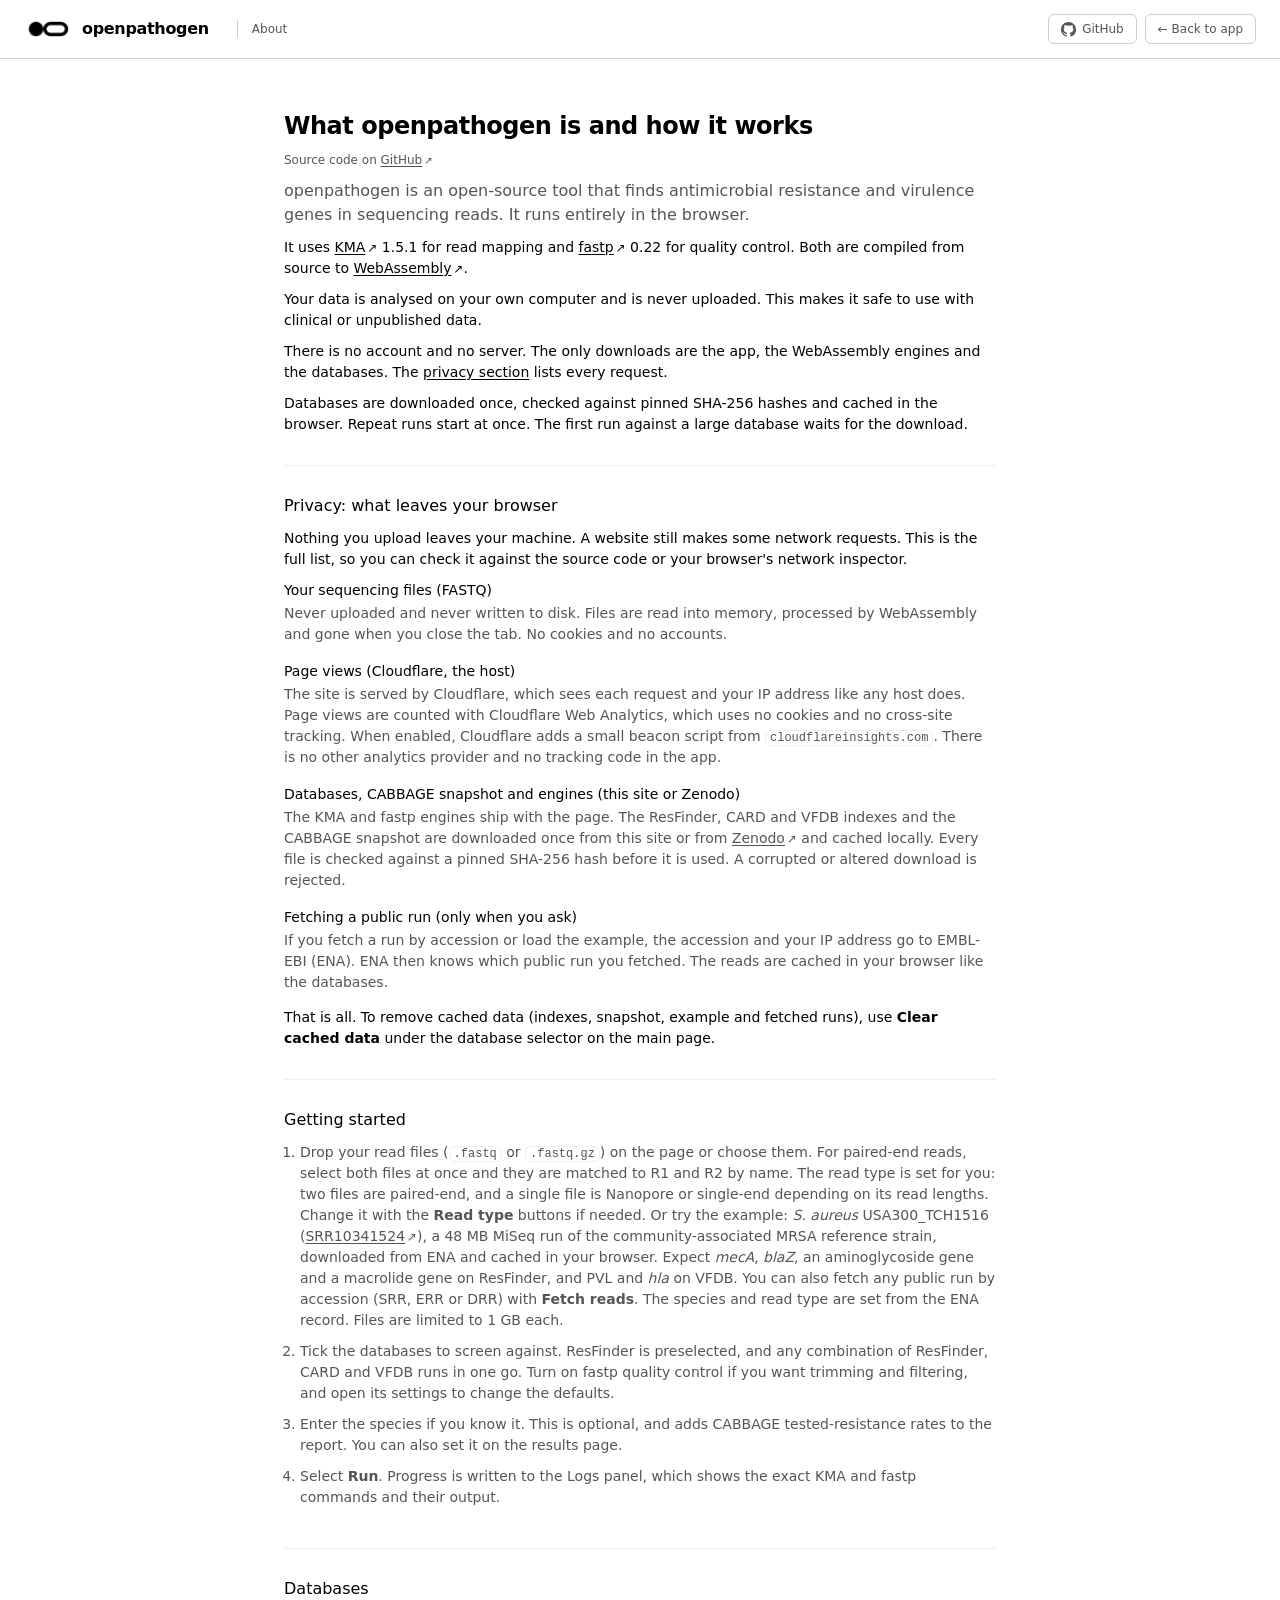
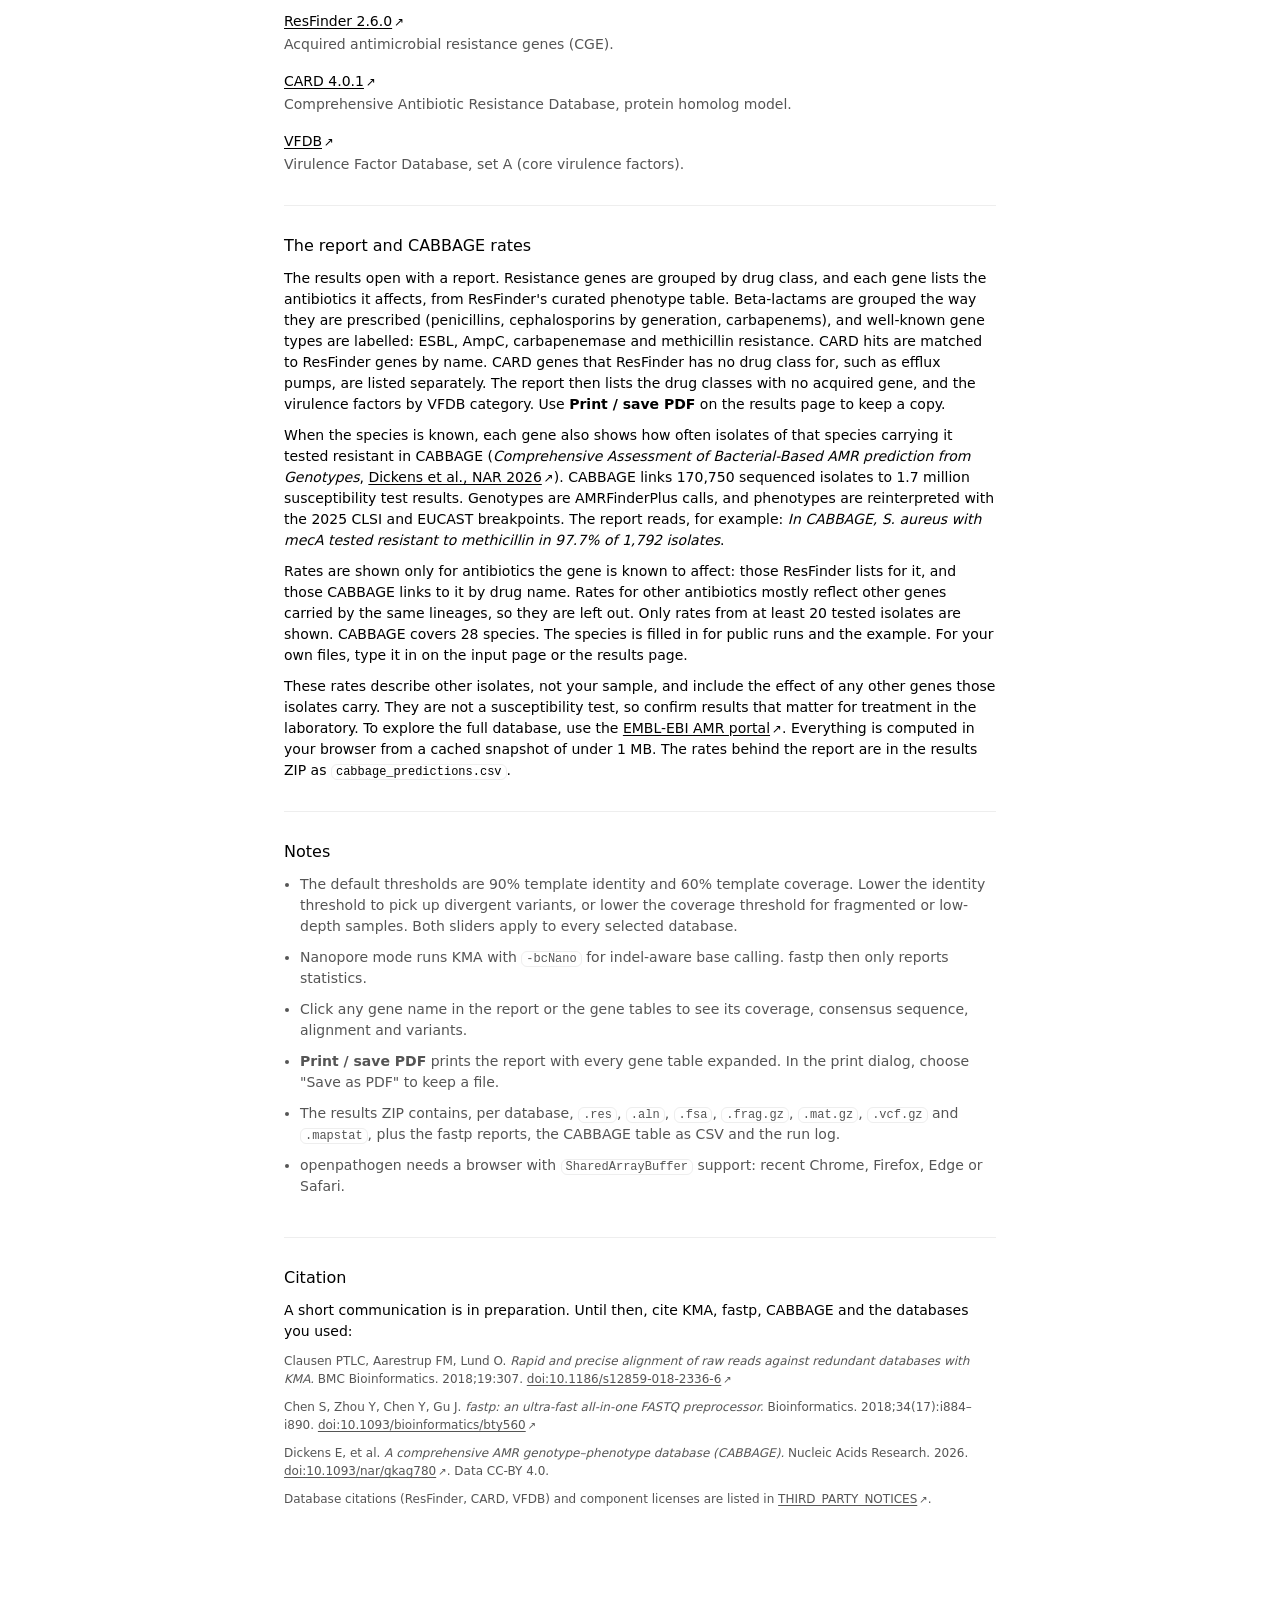
==== commit e6d3cdfa: "Update 14 files (README.md,about.html,css,index.html,js)" ====
--- a/about.html
+++ b/about.html
@@ -4,8 +4,7 @@
   <meta charset="UTF-8">
   <meta name="viewport" content="width=device-width, initial-scale=1.0">
   <title>About openpathogen: how in-browser AMR detection works</title>
-  <meta name="description" content="How openpathogen works: fastp and KMA compiled to WebAssembly run in your browser against ResFinder, CARD and VFDB, with CABBAGE phenotype predictions. No installation, no upload.">
-  <meta name="author" content="Amulya Baral">
+  <meta name="description" content="How openpathogen works: fastp and KMA compiled to WebAssembly run in your browser against ResFinder, CARD and VFDB, and report resistance genes by drug class with CABBAGE tested-resistance rates. No installation, no upload.">
   <meta name="robots" content="index, follow, max-image-preview:large">
   <link rel="canonical" href="https://openpathogen.org/about.html">
   <meta name="theme-color" content="#ffffff">
@@ -15,7 +14,7 @@
   <meta property="og:type" content="article">
   <meta property="og:site_name" content="openpathogen">
   <meta property="og:title" content="About openpathogen: how in-browser AMR detection works">
-  <meta property="og:description" content="How openpathogen works: fastp and KMA compiled to WebAssembly run in your browser against ResFinder, CARD and VFDB, with CABBAGE phenotype predictions. No installation, no upload.">
+  <meta property="og:description" content="How openpathogen works: fastp and KMA compiled to WebAssembly run in your browser against ResFinder, CARD and VFDB, and report resistance genes by drug class with CABBAGE tested-resistance rates. No installation, no upload.">
   <meta property="og:url" content="https://openpathogen.org/about.html">
   <meta property="og:image" content="https://openpathogen.org/og.png">
   <meta property="og:image:width" content="1200">
@@ -23,7 +22,7 @@
   <meta property="og:locale" content="en_US">
   <meta name="twitter:card" content="summary_large_image">
   <meta name="twitter:title" content="About openpathogen: how in-browser AMR detection works">
-  <meta name="twitter:description" content="How openpathogen works: fastp and KMA compiled to WebAssembly run in your browser against ResFinder, CARD and VFDB, with CABBAGE phenotype predictions. No installation, no upload.">
+  <meta name="twitter:description" content="How openpathogen works: fastp and KMA compiled to WebAssembly run in your browser against ResFinder, CARD and VFDB, and report resistance genes by drug class with CABBAGE tested-resistance rates. No installation, no upload.">
   <meta name="twitter:image" content="https://openpathogen.org/og.png">
   <script type="application/ld+json">
   {
@@ -32,11 +31,10 @@
     "@id": "https://openpathogen.org/about.html",
     "name": "About openpathogen",
     "url": "https://openpathogen.org/about.html",
-    "description": "How openpathogen works: fastp and the KMA aligner compiled to WebAssembly run in your browser against ResFinder, CARD and VFDB, with CABBAGE phenotype predictions.",
+    "description": "How openpathogen works: fastp and the KMA aligner compiled to WebAssembly run in your browser against ResFinder, CARD and VFDB, and report resistance genes by drug class with CABBAGE tested-resistance rates.",
     "inLanguage": "en",
     "datePublished": "2026-08-25",
-    "dateModified": "2026-09-18",
-    "author": { "@type": "Person", "name": "Amulya Baral", "url": "https://amulya.no" },
+    "dateModified": "2026-09-19",
     "isPartOf": { "@type": "WebSite", "name": "openpathogen", "url": "https://openpathogen.org/" },
     "about": { "@id": "https://openpathogen.org/#app" }
   }
@@ -61,7 +59,7 @@
 
     <section id="overview">
       <h1>What openpathogen is and how it works</h1>
-      <p class="doc-byline">Developed by <a href="https://amulya.no" target="_blank" rel="noopener">Amulya Baral</a></p>
+      <p class="doc-byline">Source code on <a href="https://github.com/amulyabaral/openpathogen" target="_blank" rel="noopener">GitHub</a></p>
       <p class="doc-lede">openpathogen is an open-source tool that finds antimicrobial resistance and virulence genes in sequencing reads. It runs entirely in the browser.</p>
       <p>It uses <a href="https://doi.org/10.1186/s12859-018-2336-6" target="_blank" rel="noopener">KMA</a> 1.5.1 for read mapping and <a href="https://doi.org/10.1093/bioinformatics/bty560" target="_blank" rel="noopener">fastp</a> 0.22 for quality control. Both are compiled from source to <a href="https://webassembly.org/" target="_blank" rel="noopener">WebAssembly</a>.</p>
       <p>Your data is analysed on your own computer and is never uploaded. This makes it safe to use with clinical or unpublished data.</p>
@@ -88,9 +86,10 @@
     <section id="getting-started">
       <h2>Getting started</h2>
       <ol class="steps">
-        <li>Choose the input type: paired-end, single-end or Nanopore. Pick the databases to screen against. ResFinder is preselected, and any combination of ResFinder, CARD and VFDB runs in one go. Turn on fastp quality control if you want trimming and filtering, and open its settings to change the defaults.</li>
-        <li>Select your read files (<code>.fastq</code> or <code>.fastq.gz</code>), or load the example: <em>S. aureus</em> USA300_TCH1516 (<a href="https://www.ebi.ac.uk/ena/browser/view/SRR10341524" target="_blank" rel="noopener">SRR10341524</a>), a 48 MB MiSeq run of the community-associated MRSA reference strain, downloaded from ENA and cached in your browser. Expect <em>mecA</em>, <em>blaZ</em>, an aminoglycoside gene and a macrolide gene on ResFinder, and PVL and <em>hla</em> on VFDB. You can also fetch any public run by accession (SRR, ERR or DRR) with <strong>Fetch public run</strong>. The organism and read type are set from the ENA record. Files are limited to 1 GB each.</li>
-        <li>Start the analysis. Progress is written to the Logs panel, which shows the exact KMA and fastp commands and their output.</li>
+        <li>Drop your read files (<code>.fastq</code> or <code>.fastq.gz</code>) on the page or choose them. For paired-end reads, select both files at once and they are matched to R1 and R2 by name. The read type is set for you: two files are paired-end, and a single file is Nanopore or single-end depending on its read lengths. Change it with the <strong>Read type</strong> buttons if needed. Or try the example: <em>S. aureus</em> USA300_TCH1516 (<a href="https://www.ebi.ac.uk/ena/browser/view/SRR10341524" target="_blank" rel="noopener">SRR10341524</a>), a 48 MB MiSeq run of the community-associated MRSA reference strain, downloaded from ENA and cached in your browser. Expect <em>mecA</em>, <em>blaZ</em>, an aminoglycoside gene and a macrolide gene on ResFinder, and PVL and <em>hla</em> on VFDB. You can also fetch any public run by accession (SRR, ERR or DRR) with <strong>Fetch reads</strong>. The species and read type are set from the ENA record. Files are limited to 1 GB each.</li>
+        <li>Tick the databases to screen against. ResFinder is preselected, and any combination of ResFinder, CARD and VFDB runs in one go. Turn on fastp quality control if you want trimming and filtering, and open its settings to change the defaults.</li>
+        <li>Enter the species if you know it. This is optional, and adds CABBAGE tested-resistance rates to the report. You can also set it on the results page.</li>
+        <li>Select <strong>Run</strong>. Progress is written to the Logs panel, which shows the exact KMA and fastp commands and their output.</li>
       </ol>
     </section>
 
@@ -107,11 +106,11 @@
     </section>
 
     <section id="cabbage">
-      <h2>CABBAGE: what the genes meant in other isolates</h2>
-      <p>Gene detection tells you which genes are present. The <strong>Phenotype associations (CABBAGE)</strong> card adds what those genes meant in isolates that were tested in the laboratory. CABBAGE (<em>Comprehensive Assessment of Bacterial-Based AMR prediction from Genotypes</em>, <a href="https://doi.org/10.1093/nar/gkag780" target="_blank" rel="noopener">Dickens et al., NAR 2026</a>) links 170,750 sequenced isolates to 1.7 million susceptibility test results. Genotypes are AMRFinderPlus calls, and phenotypes are reinterpreted with the 2025 CLSI and EUCAST breakpoints.</p>
-      <p>openpathogen uses a snapshot of the portal, built by joining the genotype and phenotype tables on the isolate. For each species, gene and antibiotic it stores how many isolates carrying the gene tested resistant, intermediate or susceptible, and the same counts for all sequenced isolates of the species. Each detected resistance gene is matched to its CABBAGE symbol. The card then reads, for example: <em>mecA, methicillin: 97.7% of 1,791 S. aureus carriers resistant, against 65% of all sequenced S. aureus</em>.</p>
-      <p>Antibiotics that AMRFinderPlus links to the gene are listed first. Other antibiotics are listed as co-occurrence: the gene does not act on them, so those rates only show what else the same lineages carry. Only associations with at least 20 isolates are shown. Genes without CABBAGE data are listed as such. The species antibiogram below the associations shows resistance rates from all CABBAGE records and can be filtered by country, year and isolation source. Everything is computed in your browser from a cached snapshot, and the table is included in the results ZIP.</p>
-      <p>These are associations, not a susceptibility test. Confirm important results in the laboratory. To explore the full database, use the <a href="https://www.ebi.ac.uk/amr" target="_blank" rel="noopener">EMBL-EBI AMR portal</a>.</p>
+      <h2>The report and CABBAGE rates</h2>
+      <p>The results open with a report. Resistance genes are grouped by drug class, and each gene lists the antibiotics it affects, from ResFinder's curated phenotype table. Beta-lactams are grouped the way they are prescribed (penicillins, cephalosporins by generation, carbapenems), and well-known gene types are labelled: ESBL, AmpC, carbapenemase and methicillin resistance. CARD hits are matched to ResFinder genes by name. CARD genes that ResFinder has no drug class for, such as efflux pumps, are listed separately. The report then lists the drug classes with no acquired gene, and the virulence factors by VFDB category. Use <strong>Print / save PDF</strong> on the results page to keep a copy.</p>
+      <p>When the species is known, each gene also shows how often isolates of that species carrying it tested resistant in CABBAGE (<em>Comprehensive Assessment of Bacterial-Based AMR prediction from Genotypes</em>, <a href="https://doi.org/10.1093/nar/gkag780" target="_blank" rel="noopener">Dickens et al., NAR 2026</a>). CABBAGE links 170,750 sequenced isolates to 1.7 million susceptibility test results. Genotypes are AMRFinderPlus calls, and phenotypes are reinterpreted with the 2025 CLSI and EUCAST breakpoints. The report reads, for example: <em>In CABBAGE, S. aureus with mecA tested resistant to methicillin in 97.7% of 1,792 isolates</em>.</p>
+      <p>Rates are shown only for antibiotics the gene is known to affect: those ResFinder lists for it, and those CABBAGE links to it by drug name. Rates for other antibiotics mostly reflect other genes carried by the same lineages, so they are left out. Only rates from at least 20 tested isolates are shown. CABBAGE covers 28 species. The species is filled in for public runs and the example. For your own files, type it in on the input page or the results page.</p>
+      <p>These rates describe other isolates, not your sample, and include the effect of any other genes those isolates carry. They are not a susceptibility test, so confirm results that matter for treatment in the laboratory. To explore the full database, use the <a href="https://www.ebi.ac.uk/amr" target="_blank" rel="noopener">EMBL-EBI AMR portal</a>. Everything is computed in your browser from a cached snapshot of under 1 MB. The rates behind the report are in the results ZIP as <code>cabbage_predictions.csv</code>.</p>
     </section>
 
     <section id="notes">
@@ -119,7 +118,8 @@
       <ul class="tips">
         <li>The default thresholds are 90% template identity and 60% template coverage. Lower the identity threshold to pick up divergent variants, or lower the coverage threshold for fragmented or low-depth samples. Both sliders apply to every selected database.</li>
         <li>Nanopore mode runs KMA with <code>-bcNano</code> for indel-aware base calling. fastp then only reports statistics.</li>
-        <li>Click any detected gene in the results to see its coverage, consensus sequence, alignment and variants.</li>
+        <li>Click any gene name in the report or the gene tables to see its coverage, consensus sequence, alignment and variants.</li>
+        <li><strong>Print / save PDF</strong> prints the report with every gene table expanded. In the print dialog, choose "Save as PDF" to keep a file.</li>
         <li>The results ZIP contains, per database, <code>.res</code>, <code>.aln</code>, <code>.fsa</code>, <code>.frag.gz</code>, <code>.mat.gz</code>, <code>.vcf.gz</code> and <code>.mapstat</code>, plus the fastp reports, the CABBAGE table as CSV and the run log.</li>
         <li>openpathogen needs a browser with <code>SharedArrayBuffer</code> support: recent Chrome, Firefox, Edge or Safari.</li>
       </ul>
--- a/css/style.css
+++ b/css/style.css
@@ -36,9 +36,9 @@
 ::-webkit-scrollbar-thumb:hover{background:var(--ink)}
 
 /* The one treatment for every small uppercase label. */
-.card-title,.slot-title,.terminal-header,.res-table th,.gv-k,.gv-annot dt,.db-group-label,.fp-field,.qc-dl-label,.qc-key,.cabb-species-label,.cabb-verdict-pill,.cabb-ab-title,.cabb-group-title{font-size:var(--fs-xs);font-weight:500;text-transform:uppercase;letter-spacing:var(--track-caps)}
+.card-title,.terminal-header,.res-table th,.gv-k,.gv-annot dt,.fp-field,.qc-dl-label,.qc-key,.rep-sec-title,.report-facts dt{font-size:var(--fs-xs);font-weight:500;text-transform:uppercase;letter-spacing:var(--track-caps)}
 .sr-only{position:absolute;width:1px;height:1px;padding:0;margin:-1px;overflow:hidden;clip:rect(0,0,0,0);white-space:nowrap;border:0}
-/* Disclosure chevron shared by the database menu, fastp expander and Logs bar. */
+/* Disclosure chevron shared by the fastp expander, the Logs bar and the results sections. */
 .chev{display:block;flex-shrink:0;width:14px;height:14px;transition:transform .2s}
 
 .topbar{display:flex;align-items:center;gap:14px;padding:14px 24px;border-bottom:1px solid var(--border)}
@@ -66,7 +66,8 @@
 .workspace.show-results{transform:translateX(-50%)}
 .pane{width:50%;height:100%;overflow-y:auto;padding:32px}
 .main-col > .terminal-card{flex-shrink:0;margin:0;border-left:none;border-right:none;border-bottom:none;border-top:1px solid var(--border);border-radius:0}
-.results-toolbar{display:flex;justify-content:flex-start;margin-bottom:14px}
+.results-toolbar{display:flex;align-items:center;justify-content:space-between;flex-wrap:wrap;gap:10px;margin-bottom:14px}
+.results-actions{display:flex;flex-wrap:wrap;gap:8px}
 .hero{margin-bottom:24px}
 .hero-title{font-size:var(--fs-xl);font-weight:600;letter-spacing:-0.02em;margin-bottom:10px}
 .lede{font-size:var(--fs-md);color:var(--muted);margin:0}
@@ -81,18 +82,48 @@
 .label{width:140px;font-weight:500;color:var(--ink);flex-shrink:0}
 
 .seg{display:inline-flex}
-.seg-btn{padding:7px 14px;border:1px solid var(--border);margin-left:-1px;border-radius:0;background:var(--bg);color:var(--ink);transition:background .2s,color .2s,border-color .2s}
+.seg-btn{padding:7px 14px;white-space:nowrap;border:1px solid var(--border);margin-left:-1px;border-radius:0;background:var(--bg);color:var(--ink);transition:background .2s,color .2s,border-color .2s}
 .seg-btn:first-child{margin-left:0;border-radius:var(--r) 0 0 var(--r)}
 .seg-btn:last-child{border-radius:0 var(--r) var(--r) 0}
 .seg-btn:hover:not(.active){border-color:var(--ink);position:relative;z-index:1}
 .seg-btn.active{background:var(--ink);color:var(--bg);border-color:var(--ink);position:relative;z-index:1;pointer-events:none}
 
-.upload-grid{display:grid;grid-template-columns:1fr 1fr;gap:10px;margin:14px 0}
-.slot{border:1px solid var(--border);border-radius:var(--r);padding:10px 12px}
-.slot-title{color:var(--ink);margin-bottom:7px}
-.slot-body{display:flex;align-items:center;gap:10px}
-.slot-name{color:var(--muted);overflow:hidden;text-overflow:ellipsis;white-space:nowrap;flex:1}
-
+.form-step{display:flex;align-items:center;gap:10px;font-size:var(--fs-md);font-weight:600;margin:4px 0 12px}
+.form-col + .form-col{margin-top:22px;padding-top:20px;border-top:1px solid var(--rule)}
+.form-step-n{display:inline-grid;place-items:center;width:22px;height:22px;border-radius:50%;background:var(--ink);color:var(--bg);font-size:var(--fs-sm);font-weight:600}
+
+.dropzone{border:1px dashed var(--muted);border-radius:var(--r);margin-bottom:10px;transition:background .15s,border-color .15s}
+.dropzone.has-files{border-style:solid;border-color:var(--border)}
+.dropzone.dragging{border:1px dashed var(--ink);background:var(--rule)}
+.dz-empty{display:flex;flex-direction:column;align-items:center;gap:6px;padding:26px 20px;text-align:center}
+.dz-icon{width:28px;height:28px;color:var(--muted)}
+.dz-title{font-size:var(--fs-md);font-weight:500;margin:0}
+.dz-pick{padding:0;border:none;font-weight:600;text-decoration:underline;text-underline-offset:3px}
+.dz-pick:hover{text-decoration-thickness:2px}
+.dz-empty .opt-note{max-width:440px}
+.file-list{list-style:none;margin:0;padding:0}
+.file-row{display:flex;align-items:center;gap:12px;padding:10px 12px;border-bottom:1px solid var(--rule)}
+.file-row[hidden]{display:none}
+.file-tag{flex-shrink:0;min-width:34px;text-align:center;font-size:var(--fs-xs);font-weight:600;letter-spacing:var(--track-caps);padding:2px 6px;border:1px solid var(--ink);border-radius:var(--r)}
+.file-name{flex:1;min-width:0;overflow:hidden;text-overflow:ellipsis;white-space:nowrap}
+.file-name[data-size]:not([data-size=""])::after{content:"  " attr(data-size);white-space:pre;color:var(--muted);font-size:var(--fs-sm)}
+.file-row.missing .file-tag{border-style:dashed;color:var(--muted);border-color:var(--muted)}
+.file-row.missing .file-name{color:var(--muted)}
+.file-add{flex-shrink:0;font-size:var(--fs-sm);padding:4px 10px;border:1px solid var(--ink)}
+.file-add:hover{background:var(--ink);color:var(--bg)}
+.file-x{flex-shrink:0;width:28px;height:28px;font-size:var(--fs-lg);line-height:1;color:var(--muted)}
+.file-x:hover{color:var(--ink);background:var(--rule)}
+.file-actions{display:flex;flex-wrap:wrap;gap:6px 18px;padding:8px 12px}
+.link-btn{font-size:var(--fs-sm);color:var(--muted);border:none;padding:2px 0;text-decoration:underline;text-underline-offset:3px}
+.link-btn:hover{color:var(--ink)}
+.link-btn[hidden]{display:none}
+.upload-note{margin:0 0 10px;color:#9a6b00}
+.species-group{flex:1 1 240px;min-width:0}
+#species{width:min(100%,360px)}
+#read-type-note{margin-top:6px}
+.seg-short{display:none}
+
+#kma-options{max-width:780px}
 .slider-row input[type=range]{flex:1}
 .slider-val{width:52px;text-align:right;font-variant-numeric:tabular-nums;color:var(--muted)}
 
@@ -102,7 +133,9 @@
 .btn-primary{background:var(--ink);color:var(--bg);border-color:var(--ink)}
 .btn-primary:hover:not(:disabled){background:var(--bg);color:var(--ink)}
 
-.run-row{display:flex;align-items:center;justify-content:space-between;gap:12px;margin-top:14px;padding-top:14px;border-top:1px solid var(--rule)}
+.run-row{display:flex;align-items:center;justify-content:flex-end;gap:16px;margin:14px -20px 0;padding:14px 20px;border-top:1px solid var(--rule);position:sticky;bottom:0;z-index:2;background:var(--bg)}
+.run-row .btn-primary{min-width:120px;justify-content:center}
+#run-hint{text-align:right}
 .run-row .btn-primary{padding:9px 20px}
 .fetch-row .btn,.run-row .btn{flex-shrink:0}
 
@@ -132,36 +165,36 @@
 .term-cmd{color:#79c0ff}
 .term-progress{color:#a5d6ff;font-style:italic}
 
-.result-header{display:flex;align-items:center;justify-content:space-between;padding:14px 18px;border:1px solid var(--border);border-radius:var(--r) var(--r) 0 0}
-.result-header.error{background:var(--ink);color:var(--bg);border-color:var(--ink)}
-.result-meta{font-size:var(--fs-sm);color:var(--muted)}
-.result-header.error .result-meta{color:var(--bg);opacity:.7}
-.empty{padding:24px;text-align:center;color:var(--muted);border:1px solid var(--border);border-top:none;border-radius:0 0 var(--r) var(--r)}
+.empty{padding:24px;text-align:center;color:var(--muted)}
+.muted{color:var(--muted)}
 
 .table-wrap{overflow-x:auto;border:1px solid var(--border);border-top:none;border-radius:0 0 var(--r) var(--r)}
 .res-table{width:100%;border-collapse:collapse;font-size:var(--fs-sm);table-layout:fixed}
 .res-table th,.res-table td{padding:10px 14px;text-align:left;border-bottom:1px solid var(--rule);white-space:nowrap;overflow:hidden;text-overflow:ellipsis}
 .res-table tr:last-child td{border-bottom:none}
-.res-table th{color:var(--muted);border-bottom:1px solid var(--border);cursor:pointer;user-select:none;position:relative}
-.res-table th:hover{color:var(--ink)}
-.res-table th .arr{display:inline-block;margin-left:4px;opacity:.4}
+.res-table th{color:var(--muted);border-bottom:1px solid var(--border);user-select:none;position:relative}
+.res-table td.fn{white-space:normal;overflow:visible;text-overflow:clip;line-height:1.4}
+.th-sort{display:inline-flex;align-items:center;gap:4px;max-width:100%;padding:0;border:none;border-radius:0;font:inherit;letter-spacing:inherit;text-transform:inherit;color:inherit;cursor:pointer}
+.th-sort:hover{color:var(--ink)}
+.res-table th .arr{display:inline-block;opacity:.4}
 .res-table th.sort .arr{opacity:1;color:var(--ink)}
 .resize-handle{position:absolute;right:0;top:0;bottom:0;width:5px;cursor:col-resize;z-index:1}
 .resize-handle:hover,.resize-handle.active{background:var(--ink)}
 
-.downloads{display:flex;flex-wrap:wrap;align-items:center;gap:8px 14px;padding:14px 18px;border:1px solid var(--border);border-top:none;margin-bottom:16px}
-
 /* Clickable result rows → gene viewer */
 .res-table tbody tr[data-template]{cursor:pointer}
 .res-table tbody tr[data-template]:hover td{background:var(--rule)}
-.gv-link{text-decoration:underline;text-underline-offset:2px}
+.gv-link{display:block;max-width:100%;padding:0;border:none;border-radius:0;background:none;color:inherit;font:inherit;text-align:left;text-decoration:underline;text-underline-offset:2px;overflow:hidden;text-overflow:ellipsis;white-space:nowrap;cursor:pointer}
 
 /* Gene viewer modal */
 .gv-overlay{position:fixed;inset:0;z-index:1000;background:rgba(0,0,0,.4);display:flex;align-items:flex-start;justify-content:center;padding:40px 20px;overflow-y:auto}
 .gv-modal{background:var(--bg);border:1px solid var(--border);border-radius:var(--r);width:100%;max-width:880px;max-height:calc(100vh - 80px);display:flex;flex-direction:column;overflow:hidden}
 .gv-head,.gv-stats,.gv-annot,.gv-tabs{flex-shrink:0}
 .gv-head{display:flex;align-items:center;justify-content:space-between;gap:12px;padding:14px 18px;border-bottom:1px solid var(--border)}
-.gv-title{font-weight:500;word-break:break-all}
+.gv-heading{display:flex;flex-direction:column;gap:2px;min-width:0}
+.gv-title{font-size:var(--fs-md);font-weight:600;word-break:break-all}
+.gv-sub{font-size:var(--fs-xs);color:var(--muted);word-break:break-all}
+.gv-template{font-family:var(--mono)}
 .gv-close{font-size:var(--fs-lg);line-height:1;width:30px;height:30px;color:var(--muted);border-radius:var(--r)}
 .gv-close:hover{color:var(--ink);background:var(--rule)}
 .gv-stats{display:flex;flex-wrap:wrap;gap:8px 20px;padding:12px 18px;border-bottom:1px solid var(--rule);font-size:var(--fs-sm)}
@@ -234,33 +267,21 @@
 /* ── Run options ── */
 .check-row{display:inline-flex;align-items:center;gap:10px;cursor:pointer;color:var(--ink)}
 .check-row input{accent-color:var(--ink);width:18px;height:18px;margin:0;flex-shrink:0;cursor:pointer}
-/* ── Databases: multi-select dropdown ──
-   The trigger button shows the selection as chips; the menu shows a tick
-   per selected database plus per-row download progress. */
+/* ── Databases: one checkbox row per index, with its size, download
+   progress or cached state ── */
 .db-group{flex:1 1 240px;min-width:0}
-.db-select{position:relative;width:clamp(280px,40vw,480px)}
-.db-select-btn{display:flex;align-items:center;gap:10px;width:100%;min-height:40px;padding:5px 8px 5px 10px;border:1px solid var(--border);border-radius:var(--r);background:var(--bg);text-align:left}
-.db-select-btn:hover{border-color:var(--ink)}
-.db-chips{display:flex;flex-wrap:wrap;gap:6px;flex:1;min-height:22px;align-items:center}
-.db-chip{display:inline-flex;align-items:center;gap:7px;font-size:var(--fs-sm);font-weight:500;border:1px solid var(--border);border-radius:11px;padding:2px 10px;color:var(--ink);background:var(--bg)}
-.db-chip.loading{color:var(--muted)}
-.db-chip-stat{font-size:var(--fs-xs);font-weight:400;color:var(--muted);font-variant-numeric:tabular-nums}
-.db-chip-empty{color:var(--muted)}
-.db-caret{color:var(--muted)}
-.db-select-btn[aria-expanded="true"] .db-caret{transform:rotate(180deg)}
-.db-menu{position:absolute;z-index:60;top:calc(100% + 6px);left:0;width:100%;background:var(--bg);border:1px solid var(--border);border-radius:var(--r);box-shadow:0 10px 28px rgba(0,0,0,.14);padding:6px}
-.db-group-label{color:var(--muted);padding:8px 10px 3px}
-.db-group-label + .db-option{margin-top:2px}
-.db-option{display:grid;grid-template-columns:18px 1fr auto;gap:1px 10px;align-items:center;padding:8px 10px;border-radius:var(--r);cursor:pointer}
-.db-option:hover{background:var(--rule)}
-.db-tick{width:17px;height:17px;border:1px solid var(--border);border-radius:4px;display:flex;align-items:center;justify-content:center;font-size:var(--fs-xs);color:transparent;background:var(--bg)}
-.db-option.selected .db-tick{background:var(--ink);border-color:var(--ink);color:var(--bg)}
-.db-opt-name{font-weight:500}
-.db-opt-size{font-size:var(--fs-xs);color:var(--muted);font-variant-numeric:tabular-nums}
-.db-option.downloading .db-opt-size{color:var(--ink)}
-.db-opt-prog{grid-column:1 / -1;height:3px;margin-top:4px;background:var(--rule);border-radius:2px;overflow:hidden;display:none}
-.db-option.downloading .db-opt-prog{display:block}
-.db-opt-prog > i{display:block;height:100%;width:0;background:var(--ink);transition:width .2s}
+.db-list{display:flex;flex-direction:column;gap:6px;width:min(100%,560px)}
+.db-check{display:grid;grid-template-columns:18px minmax(0,1fr) auto;gap:0 12px;align-items:center;padding:9px 12px;border:1px solid var(--border);border-radius:var(--r);cursor:pointer}
+.db-check:hover,.db-check:has(input:checked){border-color:var(--ink)}
+.db-check input{accent-color:var(--ink);width:18px;height:18px;margin:0;cursor:pointer}
+.db-text{display:flex;flex-wrap:wrap;align-items:baseline;gap:0 10px;min-width:0}
+.db-name{font-weight:500}
+.db-desc{font-size:var(--fs-sm);color:var(--muted)}
+.db-size{font-size:var(--fs-xs);color:var(--muted);font-variant-numeric:tabular-nums;white-space:nowrap}
+.db-check.downloading .db-size{color:var(--ink)}
+.db-prog{grid-column:1 / -1;height:3px;margin-top:7px;background:var(--rule);border-radius:2px;overflow:hidden;display:none}
+.db-check.downloading .db-prog{display:block}
+.db-prog > i{display:block;height:100%;width:0;background:var(--ink);transition:width .2s}
 .clear-cache-btn{align-self:flex-start;font-size:var(--fs-sm);color:var(--muted);border:none;padding:2px 0;margin-top:2px;text-decoration:underline;text-underline-offset:3px}
 .clear-cache-btn:hover{color:var(--ink)}
 .clear-cache-btn:disabled{opacity:.5;cursor:default}
@@ -270,7 +291,11 @@
 [hidden]{display:none!important}
 
 /* ── fastp settings panel (opened manually via the expander, never auto) ── */
-.fastp-toggle{display:inline-flex;align-items:center;gap:6px;font-size:var(--fs-sm);color:var(--muted);border:none;padding:2px 0;margin-top:2px}
+/* The toggle shares the checkbox's line and only fades in/out
+   (visibility, not display), so ticking fastp never shifts the layout. */
+.fastp-head{display:flex;align-items:center;justify-content:space-between;gap:12px}
+.fastp-toggle{display:inline-flex;align-items:center;gap:6px;flex-shrink:0;white-space:nowrap;font-size:var(--fs-sm);color:var(--muted);border:none;padding:2px 0}
+.fastp-toggle.is-off{visibility:hidden}
 .fastp-toggle:hover{color:var(--ink)}
 .fastp-toggle[aria-expanded="true"] .fastp-caret{transform:rotate(180deg)}
 .fastp-panel{display:flex;flex-direction:column;gap:10px;margin-top:8px;padding:14px 16px;border:1px solid var(--border);border-radius:var(--r)}
@@ -294,8 +319,6 @@
 .qc-dl-label{color:var(--muted);margin-right:4px}
 .qc-dl-btn{font-size:var(--fs-sm);color:var(--ink);background:var(--bg);border:1px solid var(--border);border-radius:var(--r);padding:4px 10px;white-space:nowrap}
 .qc-dl-btn:hover{border-color:var(--ink)}
-.comp-title{display:flex;align-items:center;justify-content:space-between;gap:12px}
-.comp-src{font-size:var(--fs-sm);font-weight:400;color:var(--muted);text-transform:none;letter-spacing:0}
 .qc-grid{display:grid;grid-template-columns:repeat(auto-fit,minmax(110px,1fr));gap:10px;margin-bottom:12px}
 .qc-cell{display:flex;flex-direction:column;gap:2px;padding:10px 12px;border:1px solid var(--border);border-radius:var(--r)}
 .qc-val{font-size:var(--fs-lg);font-weight:600;font-variant-numeric:tabular-nums;line-height:var(--lh-tight)}
@@ -303,12 +326,10 @@
 .qc-verdict{margin:4px 2px 0;color:var(--muted)}
 .qc-warn{color:#9a6b00}
 .qc-bad{color:#b3261e}
-.comp-section{margin-bottom:16px}
 .res-table tr.row-limited{display:none}
 .show-more-row td{text-align:center}
 .show-more-btn{font-size:var(--fs-sm);color:var(--muted);text-decoration:underline;text-underline-offset:2px;padding:4px 10px}
 .show-more-btn:hover{color:var(--ink)}
-.dl-nudge{margin:0;font-size:var(--fs-sm);color:var(--muted)}
 
 /* ── Fetch a public run from ENA ── */
 #run-accession{flex:1 1 160px;min-width:140px;max-width:280px}
@@ -316,63 +337,103 @@
 .fetch-meta{margin:10px 2px 0;font-size:var(--fs-sm);color:var(--muted)}
 .fetch-meta b{color:var(--ink);font-weight:600}
 
-/* ── CABBAGE results card (phenotype prediction) ── */
-.cabb-card .card-body{display:flex;flex-direction:column;gap:14px}
-.cabb-head-row{display:flex;align-items:center;gap:10px;flex-wrap:wrap}
-.cabb-species-label{color:var(--muted)}
-#cabb-species{max-width:320px;padding:5px 10px}
-.cabb-isolates{font-size:var(--fs-sm);color:var(--muted);font-variant-numeric:tabular-nums}
-.cabb-preds{display:flex;flex-direction:column;gap:8px}
-.cabb-group-title{color:var(--muted);margin-top:6px}
-.cabb-group-note{font-size:var(--fs-sm);color:var(--muted);margin:-2px 0 4px}
-.cabb-pred{display:grid;grid-template-columns:150px minmax(130px,170px) minmax(160px,1fr) auto;gap:12px;align-items:center;padding:8px 10px;border:1px solid var(--rule);border-radius:var(--r)}
-.cabb-pred.cabb-cooc{background:#fafafa}
-.cabb-verdict-pill{border-radius:10px;padding:2px 9px;justify-self:start;border:1px solid var(--border);white-space:nowrap}
-.cabb-verdict-resistant .cabb-verdict-pill{border-color:#b3261e;color:#b3261e;background:rgba(179,38,30,.06)}
-.cabb-verdict-uncertain .cabb-verdict-pill{border-color:#9a6b00;color:#9a6b00;background:rgba(154,107,0,.06)}
-.cabb-verdict-susceptible .cabb-verdict-pill{border-color:#1b6e3f;color:#1b6e3f;background:rgba(27,110,63,.06)}
-.cabb-ab-name{font-weight:500;overflow:hidden;text-overflow:ellipsis;white-space:nowrap}
-.cabb-bars{display:flex;flex-direction:column;gap:3px;min-width:0}
-.cabb-bar-row{display:grid;grid-template-columns:1fr minmax(48px,auto);gap:8px;align-items:center}
-.cabb-bar-track{height:9px;background:var(--rule);border-radius:var(--r);overflow:hidden;display:flex}
-.cabb-bar-fill{display:block;height:100%;background:var(--ink)}
-.cabb-bar-fill.i{background:#bbb}
-.cabb-bar-row.bg .cabb-bar-fill{background:#999}
-.cabb-bar-row.bg .cabb-bar-fill.i{background:#d0d0d0}
-.cabb-i{font-size:var(--fs-xs);color:var(--muted);margin-left:3px;white-space:nowrap}
-.cabb-bar-val{font-size:var(--fs-xs);text-align:right;font-variant-numeric:tabular-nums;color:var(--ink)}
-.cabb-bar-row.bg .cabb-bar-val{color:var(--muted)}
-.cabb-genes{display:flex;flex-direction:column;gap:3px}
-.cabb-gene{font-size:var(--fs-sm);white-space:nowrap}
-.cabb-gene b{font-variant-numeric:tabular-nums}
-.cabb-ab-cell{display:flex;flex-direction:column;align-items:flex-start;gap:3px;min-width:0}
-.cabb-ab-cell .cabb-ab-name{white-space:normal;overflow:visible}
-.cabb-tag{display:inline-block;font-size:var(--fs-xs);color:var(--muted);border:1px solid var(--rule);border-radius:10px;padding:0 7px;line-height:1.4;max-width:100%}
-.cabb-tag-match{color:var(--ink);border-color:var(--border)}
-.cabb-bg-note{font-size:var(--fs-xs);color:var(--muted);grid-column:1 / -1;padding-top:2px}
-.cabb-missing{font-size:var(--fs-sm);color:var(--muted)}
-.cabb-missing code{font-size:var(--fs-xs)}
-.cabb-ab-head{display:flex;align-items:center;justify-content:space-between;gap:10px;padding-top:10px;border-top:1px solid var(--rule)}
-.cabb-ab-title{color:var(--muted)}
-.cabb-refine-btn{font-size:var(--fs-sm);color:var(--muted);text-decoration:underline;text-underline-offset:2px;padding:2px 0}
-.cabb-refine-btn:disabled{opacity:.5;cursor:wait}
-.cabb-filters{display:flex;gap:8px;flex-wrap:wrap;margin:8px 0 2px}
-.cabb-filters select{font-size:var(--fs-sm);padding:4px 8px;max-width:200px}
-.cabb-clear-filters{font-size:var(--fs-sm);color:var(--muted);text-decoration:underline;padding:4px 2px}
-.cabb-abtable{display:flex;flex-direction:column;gap:4px}
-.cabb-abrow{display:grid;grid-template-columns:minmax(120px,180px) 1fr 48px 70px;gap:10px;align-items:center;font-size:var(--fs-sm)}
-.cabb-abrow .cabb-ab-name{font-weight:400}
-.cabb-bar-n{font-size:var(--fs-xs);color:var(--muted);font-variant-numeric:tabular-nums}
-.cabb-footnote{font-size:var(--fs-xs);color:var(--muted);border-top:1px solid var(--rule);padding-top:10px}
-.cabb-preds-more{font-size:var(--fs-sm);color:var(--muted);text-decoration:underline;text-underline-offset:2px;padding:4px 2px;align-self:flex-start}
-.cabb-preds .cabb-pred.row-limited{display:none}
+/* ── Results report ── */
+.report{border:1px solid var(--border);border-radius:var(--r);margin-bottom:16px}
+.report-head{padding:18px 22px 16px;border-bottom:1px solid var(--border)}
+.report-title{font-size:var(--fs-lg);font-weight:600;letter-spacing:-0.01em;margin-bottom:12px;overflow-wrap:anywhere}
+.rep-alert{margin:-4px 0 12px;color:#b3261e;font-size:var(--fs-sm)}
+.report-facts{display:grid;grid-template-columns:max-content minmax(0,1fr);gap:7px 18px;align-items:baseline;margin:0}
+.report-facts > div{display:contents}
+.report-facts dt{color:var(--muted)}
+.report-facts dd{margin:0;font-size:var(--fs-sm);overflow-wrap:anywhere}
+.rep-species-input{width:min(100%,300px);padding:3px 8px;font-size:var(--fs-sm)}
+.rep-species-status{margin-left:8px;color:var(--muted)}
+.report-body{padding:0 22px 18px}
+.rep-sec{padding:18px 0 4px}
+.rep-sec + .rep-sec{border-top:1px solid var(--rule)}
+.rep-sec-title{color:var(--muted);margin-bottom:10px}
+.rep-sec p{margin:0}
+.rep-class,.rep-vf-row{display:grid;grid-template-columns:180px minmax(0,1fr);gap:4px 20px;padding:12px 0;border-top:1px solid var(--rule)}
+.rep-class:first-child,.rep-vf-row:first-child{border-top:none;padding-top:2px}
+.rep-class-name,.rep-vf-cat{font-size:var(--fs-base);font-weight:600}
+.rep-genes{display:flex;flex-direction:column;gap:14px;min-width:0}
+.rep-gene{display:grid;grid-template-columns:minmax(120px,210px) minmax(0,1fr);gap:2px 16px}
+.rep-gene-id{display:flex;flex-wrap:wrap;align-items:baseline;gap:4px 8px;min-width:0}
+.gene-btn{padding:0;border:none;border-radius:0;background:none;color:var(--ink);font:inherit;text-align:left;text-decoration:underline;text-decoration-thickness:1px;text-underline-offset:3px;overflow-wrap:anywhere;cursor:pointer}
+.gene-btn:hover{opacity:.6}
+.rep-gene .gene-btn{font-weight:600}
+.rep-tag{font-size:var(--fs-xs);border:1px solid var(--border);border-radius:10px;padding:0 7px;line-height:1.5;white-space:nowrap}
+.rep-gene-info{display:flex;flex-direction:column;gap:2px;min-width:0}
+.rep-meta{font-size:var(--fs-sm);color:var(--muted);font-variant-numeric:tabular-nums}
+.rep-evidence{font-size:var(--fs-sm);margin-top:3px!important;padding-left:10px;border-left:2px solid var(--border)}
+.rep-note{font-size:var(--fs-sm);color:var(--muted);font-style:italic}
+.rep-empty{color:var(--muted)}
+.rep-none,.rep-other,.rep-vf-list{line-height:1.8}
+.rep-caveat{font-size:var(--fs-sm);color:var(--muted);margin-top:6px!important}
+.rep-cabbage-note{font-size:var(--fs-sm);color:var(--muted);margin-top:14px!important;padding-top:10px;border-top:1px dashed var(--border)}
+.rep-sep{color:var(--muted)}
+.rep-foot{display:flex;flex-direction:column;gap:4px;margin-top:18px;padding-top:12px;border-top:1px solid var(--rule);font-size:var(--fs-xs);color:var(--muted)}
+.rep-foot p{margin:0}
+.print-only{display:none}
+
+/* ── Evidence under the report: gene tables and fastp, collapsible ── */
+.evidence{display:flex;flex-direction:column;gap:10px}
+.ev{border:1px solid var(--border);border-radius:var(--r)}
+.ev > summary{display:flex;align-items:center;justify-content:space-between;gap:12px;padding:12px 18px;cursor:pointer;list-style:none;user-select:none}
+.ev > summary::-webkit-details-marker{display:none}
+.ev > summary:hover .ev-name{text-decoration:underline;text-underline-offset:3px}
+.ev-name{display:inline-flex;align-items:center;gap:8px;font-weight:500}
+.ev-name::before{content:'';width:6px;height:6px;border-right:1.5px solid currentColor;border-bottom:1.5px solid currentColor;transform:rotate(-45deg);transition:transform .2s;flex-shrink:0}
+.ev[open] > summary .ev-name::before{transform:rotate(45deg)}
+.ev[open] > summary{border-bottom:1px solid var(--border)}
+.ev-meta{font-size:var(--fs-sm);color:var(--muted);white-space:nowrap}
+.ev-meta.ev-failed{color:#b3261e}
+.ev .table-wrap{border:none;border-radius:0 0 var(--r) var(--r)}
+.ev .res-table{min-width:600px}
+.ev-qc .ev-body{padding:16px 20px}
 
 /* ── Responsive ── */
+/* Wide windows: Reads and Settings side by side, labels above their
+   controls, so the whole form and the Run button fit without scrolling. */
+@media (min-width:960px){
+  .pane-config{padding:20px 32px}
+  .hero{margin-bottom:14px}
+  .hero-title{font-size:var(--fs-lg);margin-bottom:4px}
+  .lede{font-size:var(--fs-base)}
+  .form-cols{display:grid;grid-template-columns:minmax(0,1fr) minmax(0,1fr);gap:0 36px}
+  .form-col + .form-col{margin-top:0;padding-top:0;border-top:none;border-left:1px solid var(--rule);padding-left:36px}
+  .form-col .row{flex-wrap:wrap;gap:6px 12px;padding:5px 0}
+  .form-col .row > .label{flex-basis:100%;width:auto;padding-top:0}
+  .form-col .opt-group{flex:1 1 100%;min-width:0}
+  .form-col .db-list,.form-col #species{width:100%}
+  .form-col .db-check{padding:7px 12px}
+  .form-col .db-text{flex-wrap:nowrap}
+  .form-col .db-name{flex-shrink:0;white-space:nowrap}
+  .form-col .db-desc{min-width:0;overflow:hidden;text-overflow:ellipsis;white-space:nowrap}
+  .form-step{margin:0 0 8px}
+  .file-row{padding:6px 12px}
+  .file-actions{padding:6px 12px}
+  .fetch-meta{margin-top:4px}
+  .db-row{position:relative}
+  .form-col .clear-cache-btn{position:absolute;top:5px;right:0;margin:0}
+  .form-col #run-accession{flex:1 1 100%;max-width:none}
+  .dz-empty{flex-direction:row;justify-content:center;gap:14px;padding:18px 20px;text-align:left}
+  .dz-empty .dz-text{display:flex;flex-direction:column;gap:2px}
+  #kma-options{display:grid;grid-template-columns:1fr 1fr;gap:0 24px;max-width:none}
+  .form-col .slider-row{display:grid;grid-template-columns:1fr auto;grid-template-areas:"label val" "range range";gap:2px 12px}
+  .form-col .slider-row .label{grid-area:label}
+  .form-col .slider-row input[type=range]{grid-area:range;width:100%}
+  .form-col .slider-row .slider-val{grid-area:val;width:auto}
+  .run-row{margin-top:10px;padding:12px 20px}
+  /* Settings scrolls inside its column (max-height set by fitSettingsColumn
+     in app.js); at its end the scroll carries on to the page. */
+  .form-col-settings{overflow-y:auto;padding-right:10px;padding-bottom:4px}
+}
 @media (max-width:880px){
   html,body{height:auto;overflow:auto}
   .layout{grid-template-columns:1fr;overflow:visible}
   .main-col{padding:0;height:auto;overflow:visible}
-  .workspace{flex-direction:column;width:100%;transform:none!important}
+  .workspace{flex-direction:column;width:100%;transform:none!important;transition:none}
   .pane{width:100%;padding:24px 20px 60px;height:auto;overflow:visible}
   /* Stacked layout shows one pane at a time; results only exist after a run. */
   .pane-results{display:none}
@@ -382,16 +443,20 @@
   .brand-sub{display:none}
 }
 @media (max-width:760px){
-  .cabb-pred{grid-template-columns:1fr auto;grid-auto-rows:auto}
-  .cabb-bars{grid-column:1 / -1}
-  .cabb-abrow{grid-template-columns:minmax(90px,130px) 1fr 44px}
-  .cabb-bar-n{display:none}
+  .report-head{padding:16px}
+  .report-body{padding:0 16px 16px}
+  .rep-class,.rep-vf-row,.rep-gene{grid-template-columns:minmax(0,1fr)}
+  .rep-genes{gap:12px}
+  .report-facts{grid-template-columns:minmax(0,1fr);gap:2px}
+  .report-facts dd{margin-bottom:8px}
 }
 @media (max-width:520px){
   .topbar{flex-wrap:wrap;gap:10px;padding:12px 16px}
   .topbar-nav{gap:6px}
   .topbar-link{padding:4px 10px}
-  .upload-grid{grid-template-columns:1fr}
+  .seg-long{display:none}
+  .seg-short{display:inline}
+  .dz-empty{padding:20px 14px}
   /* Rows stack: the label sits above its control. */
   .row{flex-wrap:wrap;gap:8px 16px}
   .row > .label{flex-basis:100%;width:auto;padding-top:0}
@@ -399,10 +464,42 @@
   .slider-row .label{grid-column:1 / -1}
   .fetch-row #run-accession{flex:1 1 100%;max-width:none}
   .fetch-row .btn{flex:1 1 calc(50% - 8px);justify-content:center}
-  .run-row{flex-direction:column-reverse;align-items:stretch}
+  .run-row{flex-direction:column;align-items:stretch}
+  #run-hint{text-align:left}
   .run-row .btn-primary{width:100%;justify-content:center}
-  .db-select{width:100%}
+  .db-list{width:100%}
+  .ev .res-table{min-width:640px}
+  .ev .res-table col:nth-child(1){width:110px!important}
+  .ev .res-table col:nth-child(3){width:84px!important}
+  .ev .res-table col:nth-child(4){width:92px!important}
+  .ev .res-table col:nth-child(5){width:72px!important}
+  .results-actions{width:100%}
+  .results-actions .btn{flex:1 1 0;justify-content:center}
   .fp-field input[type=text]{min-width:0;width:100%}
   .gv-overlay{padding:16px 8px}
   .gv-stats{gap:8px 14px}
 }
+
+/* ── Print / save as PDF: the results page as a report ── */
+@media print{
+  @page{margin:14mm}
+  html,body{height:auto!important;overflow:visible!important;background:#fff}
+  .topbar,.terminal-card,.results-toolbar,.gv-overlay,.rep-species-input,.rep-species-status,.qc-dl,.ev-qc .opt-note,.show-more-row,.resize-handle{display:none!important}
+  .layout,.main-col{display:block;height:auto!important;overflow:visible!important}
+  .workspace{display:block!important;width:100%!important;transform:none!important;transition:none}
+  .pane{width:100%!important;height:auto!important;overflow:visible!important}
+  /* Results on screen: print only the report; otherwise print the input page. */
+  .workspace.show-results .pane-config,.workspace:not(.show-results) .pane-results{display:none!important}
+  .workspace.show-results .pane-results{display:block!important;padding:0!important}
+  .print-only{display:inline!important}
+  .res-table tr.row-limited{display:table-row!important}
+  .report,.ev{border-color:#bbb}
+  .ev{break-inside:auto}
+  .ev .res-table{min-width:0}
+  .rep-gene,.rep-vf-row,.res-table tr,.qc-grid{break-inside:avoid}
+  .rep-class-name,.rep-sec-title,.ev > summary{break-after:avoid}
+  .ev-name::before{display:none}
+  .gene-btn,.gv-link{text-decoration:none}
+  a::after{content:none!important}
+  a{text-decoration:none}
+}
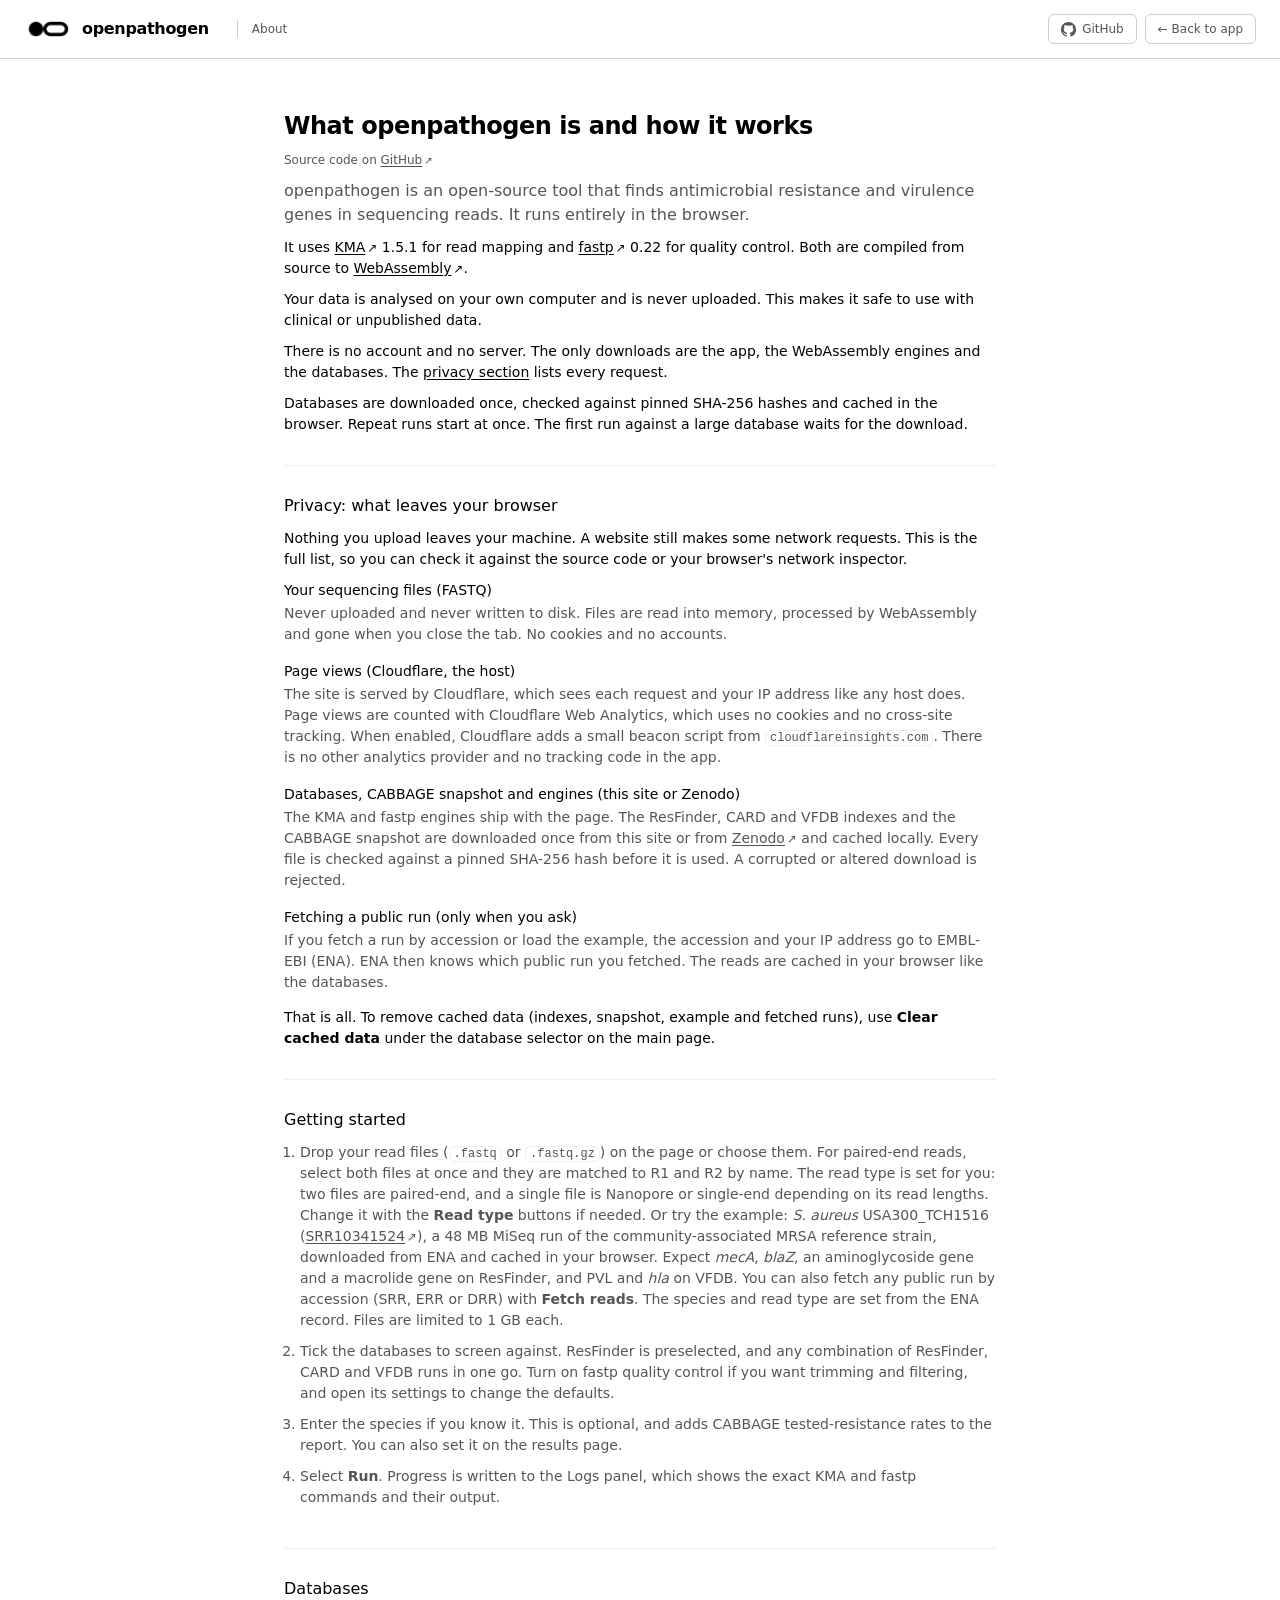
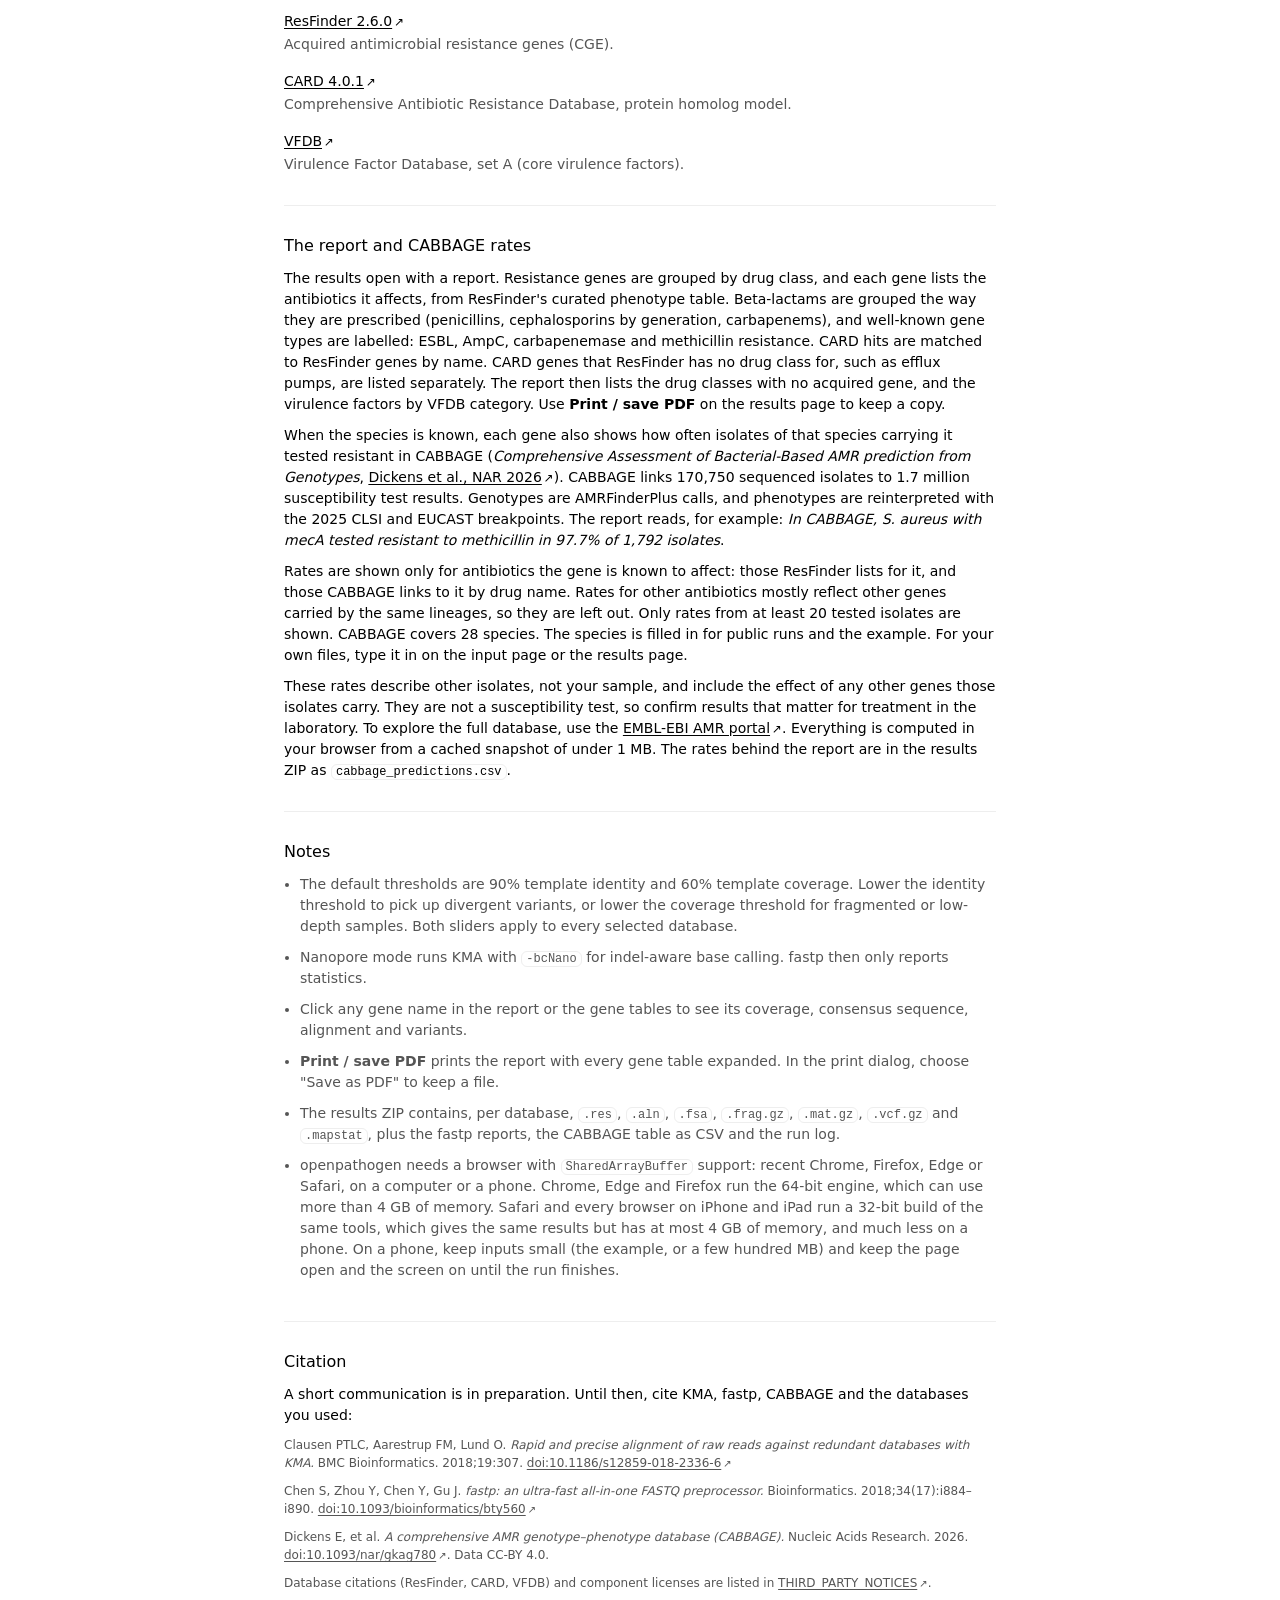
==== commit f9635374: "Update 21 files (.gitignore,README.md,about.html,fastp,index.html)" ====
--- a/about.html
+++ b/about.html
@@ -121,7 +121,7 @@
         <li>Click any gene name in the report or the gene tables to see its coverage, consensus sequence, alignment and variants.</li>
         <li><strong>Print / save PDF</strong> prints the report with every gene table expanded. In the print dialog, choose "Save as PDF" to keep a file.</li>
         <li>The results ZIP contains, per database, <code>.res</code>, <code>.aln</code>, <code>.fsa</code>, <code>.frag.gz</code>, <code>.mat.gz</code>, <code>.vcf.gz</code> and <code>.mapstat</code>, plus the fastp reports, the CABBAGE table as CSV and the run log.</li>
-        <li>openpathogen needs a browser with <code>SharedArrayBuffer</code> support: recent Chrome, Firefox, Edge or Safari.</li>
+        <li>openpathogen needs a browser with <code>SharedArrayBuffer</code> support: recent Chrome, Firefox, Edge or Safari, on a computer or a phone. Chrome, Edge and Firefox run the 64-bit engine, which can use more than 4 GB of memory. Safari and every browser on iPhone and iPad run a 32-bit build of the same tools, which gives the same results but has at most 4 GB of memory, and much less on a phone. On a phone, keep inputs small (the example, or a few hundred MB) and keep the page open and the screen on until the run finishes.</li>
       </ul>
     </section>
 
--- a/css/style.css
+++ b/css/style.css
@@ -335,6 +335,9 @@
 #run-accession{flex:1 1 160px;min-width:140px;max-width:280px}
 .fetch-row{flex-wrap:wrap}
 .fetch-meta{margin:10px 2px 0;font-size:var(--fs-sm);color:var(--muted)}
+.fetch-prog{height:3px;margin-top:10px;background:var(--rule);border-radius:2px;overflow:hidden}
+.fetch-prog[hidden]{display:none}
+.fetch-prog > i{display:block;height:100%;width:0;background:var(--ink);transition:width .2s}
 .fetch-meta b{color:var(--ink);font-weight:600}
 
 /* ── Results report ── */
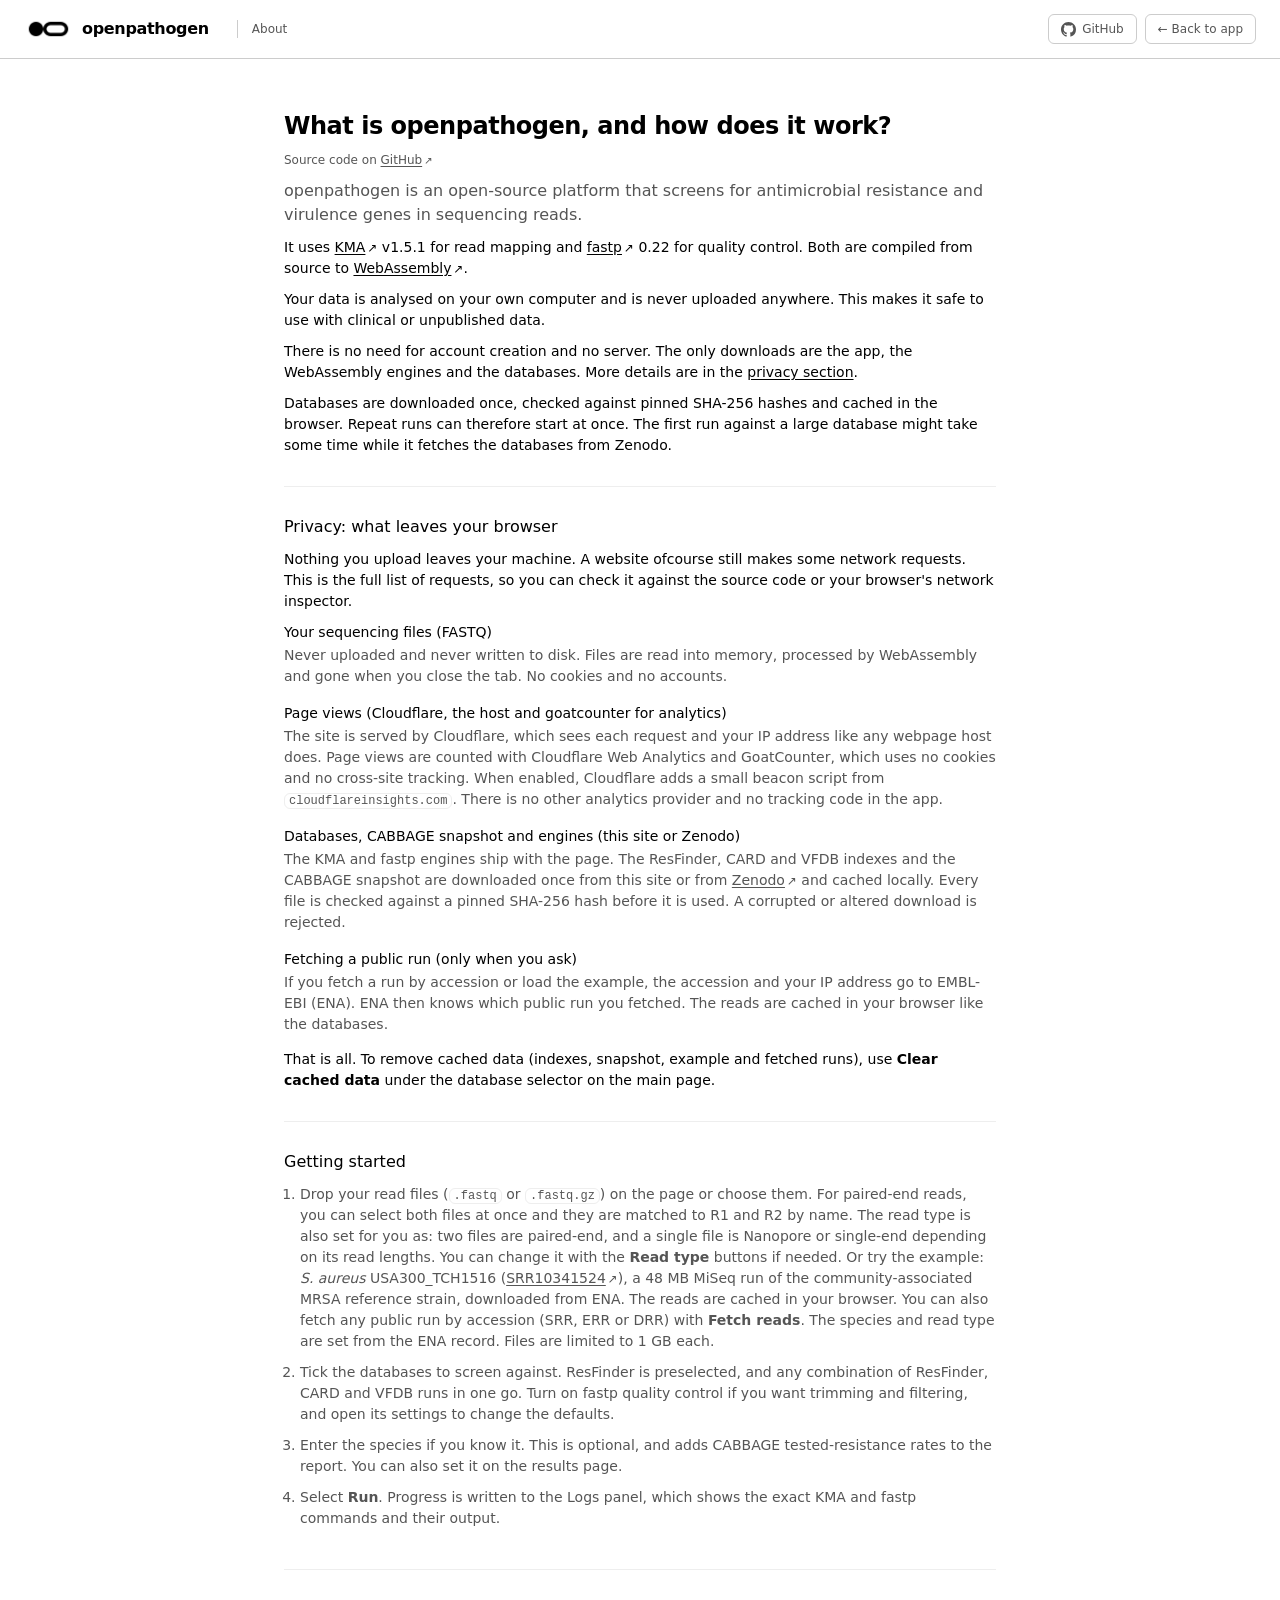
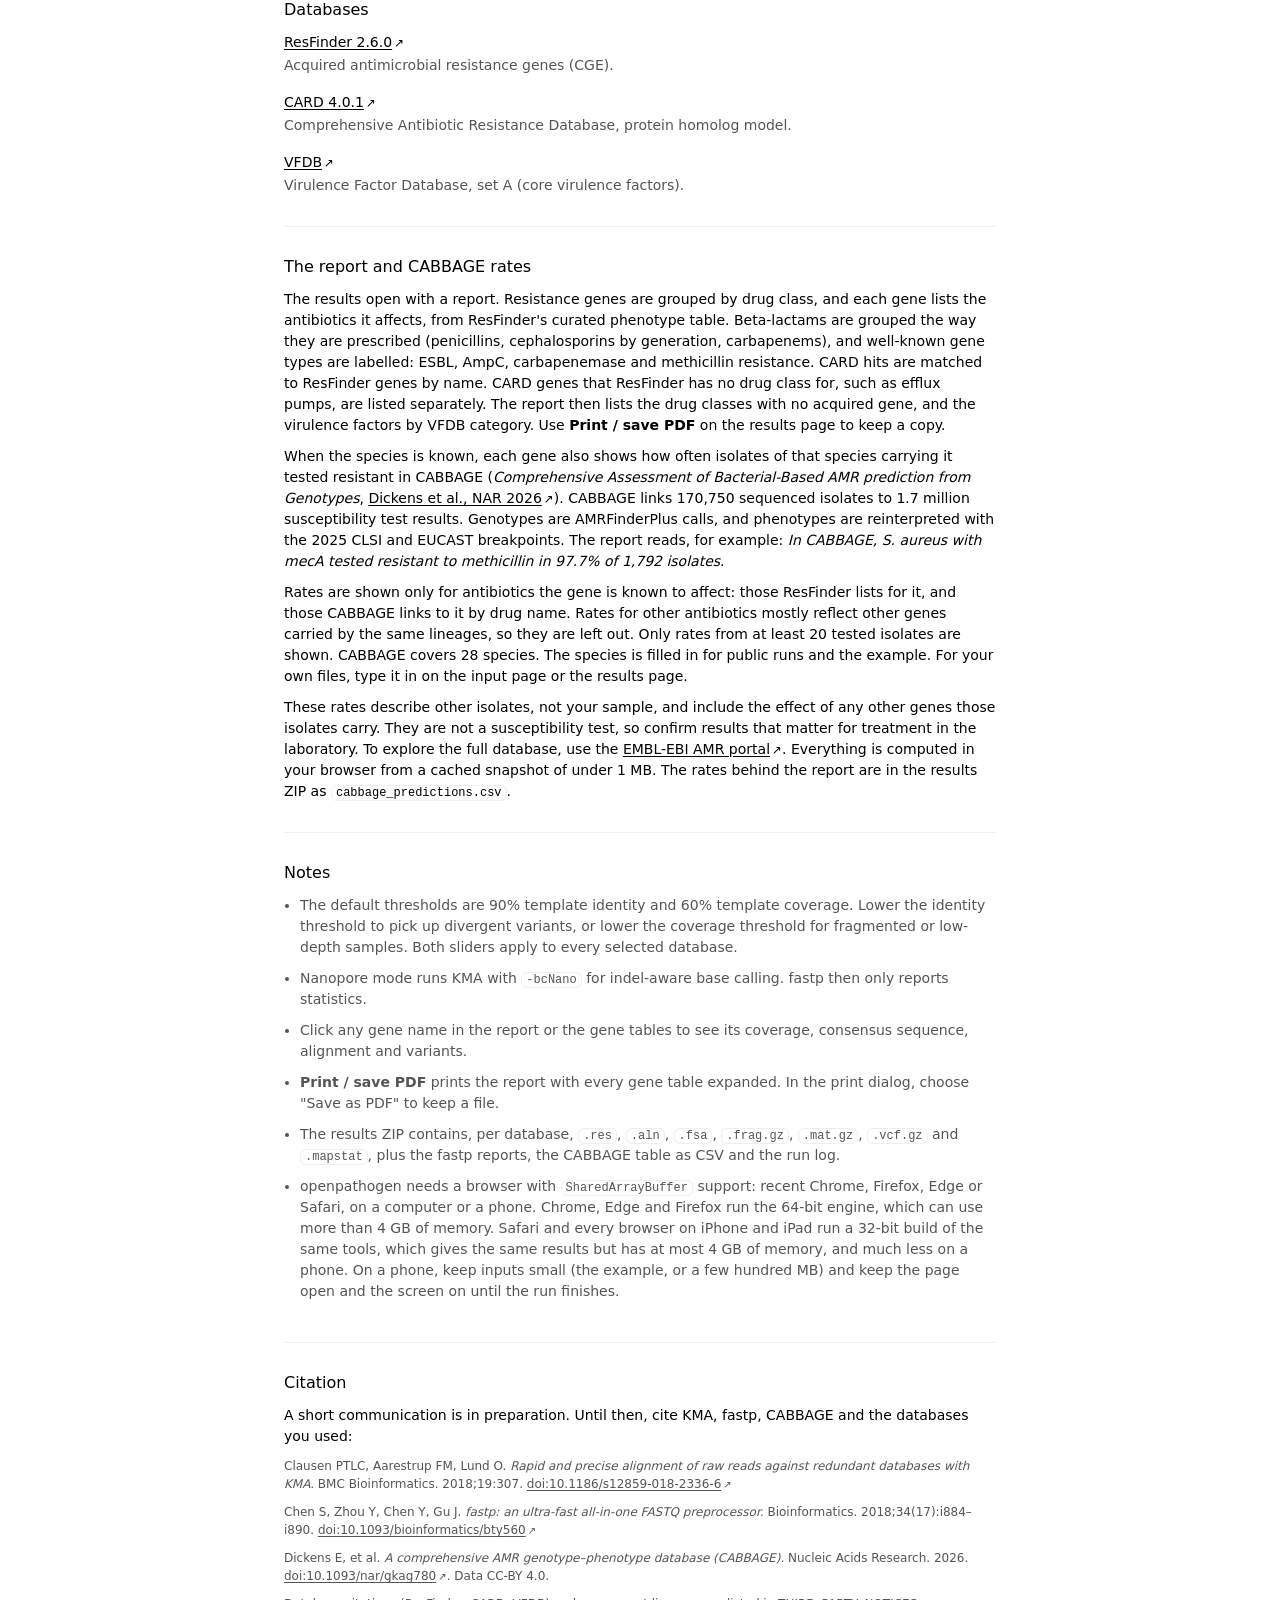
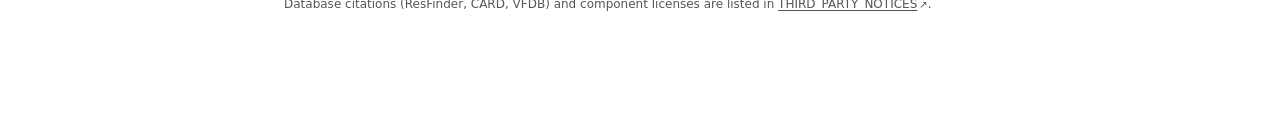
==== commit f0a1bcb3: "Update about.html" ====
--- a/about.html
+++ b/about.html
@@ -58,23 +58,23 @@
   <article class="doc-content">
 
     <section id="overview">
-      <h1>What openpathogen is and how it works</h1>
+      <h1>What is openpathogen, and how does it work?</h1>
       <p class="doc-byline">Source code on <a href="https://github.com/amulyabaral/openpathogen" target="_blank" rel="noopener">GitHub</a></p>
-      <p class="doc-lede">openpathogen is an open-source tool that finds antimicrobial resistance and virulence genes in sequencing reads. It runs entirely in the browser.</p>
-      <p>It uses <a href="https://doi.org/10.1186/s12859-018-2336-6" target="_blank" rel="noopener">KMA</a> 1.5.1 for read mapping and <a href="https://doi.org/10.1093/bioinformatics/bty560" target="_blank" rel="noopener">fastp</a> 0.22 for quality control. Both are compiled from source to <a href="https://webassembly.org/" target="_blank" rel="noopener">WebAssembly</a>.</p>
-      <p>Your data is analysed on your own computer and is never uploaded. This makes it safe to use with clinical or unpublished data.</p>
-      <p>There is no account and no server. The only downloads are the app, the WebAssembly engines and the databases. The <a class="no-arrow" href="#privacy">privacy section</a> lists every request.</p>
-      <p>Databases are downloaded once, checked against pinned SHA-256 hashes and cached in the browser. Repeat runs start at once. The first run against a large database waits for the download.</p>
+      <p class="doc-lede">openpathogen is an open-source platform that screens for antimicrobial resistance and virulence genes in sequencing reads.</p>
+      <p>It uses <a href="https://doi.org/10.1186/s12859-018-2336-6" target="_blank" rel="noopener">KMA</a> v1.5.1 for read mapping and <a href="https://doi.org/10.1093/bioinformatics/bty560" target="_blank" rel="noopener">fastp</a> 0.22 for quality control. Both are compiled from source to <a href="https://webassembly.org/" target="_blank" rel="noopener">WebAssembly</a>.</p>
+      <p>Your data is analysed on your own computer and is never uploaded anywhere. This makes it safe to use with clinical or unpublished data.</p>
+      <p>There is no need for account creation and no server. The only downloads are the app, the WebAssembly engines and the databases. More details are in the <a class="no-arrow" href="#privacy">privacy section</a>.</p>
+      <p>Databases are downloaded once, checked against pinned SHA-256 hashes and cached in the browser. Repeat runs can therefore start at once. The first run against a large database might take some time while it fetches the databases from Zenodo.</p>
     </section>
 
     <section id="privacy">
       <h2>Privacy: what leaves your browser</h2>
-      <p>Nothing you upload leaves your machine. A website still makes some network requests. This is the full list, so you can check it against the source code or your browser's network inspector.</p>
+      <p>Nothing you upload leaves your machine. A website ofcourse still makes some network requests. This is the full list of requests, so you can check it against the source code or your browser's network inspector.</p>
       <dl class="defs">
         <dt>Your sequencing files (FASTQ)</dt>
         <dd>Never uploaded and never written to disk. Files are read into memory, processed by WebAssembly and gone when you close the tab. No cookies and no accounts.</dd>
-        <dt>Page views (Cloudflare, the host)</dt>
-        <dd>The site is served by Cloudflare, which sees each request and your IP address like any host does. Page views are counted with Cloudflare Web Analytics, which uses no cookies and no cross-site tracking. When enabled, Cloudflare adds a small beacon script from <code>cloudflareinsights.com</code>. There is no other analytics provider and no tracking code in the app.</dd>
+        <dt>Page views (Cloudflare, the host and goatcounter for analytics)</dt>
+        <dd>The site is served by Cloudflare, which sees each request and your IP address like any webpage host does. Page views are counted with Cloudflare Web Analytics and GoatCounter, which uses no cookies and no cross-site tracking. When enabled, Cloudflare adds a small beacon script from <code>cloudflareinsights.com</code>. There is no other analytics provider and no tracking code in the app.</dd>
         <dt>Databases, CABBAGE snapshot and engines (this site or Zenodo)</dt>
         <dd>The KMA and fastp engines ship with the page. The ResFinder, CARD and VFDB indexes and the CABBAGE snapshot are downloaded once from this site or from <a href="https://zenodo.org/records/22102687" target="_blank" rel="noopener">Zenodo</a> and cached locally. Every file is checked against a pinned SHA-256 hash before it is used. A corrupted or altered download is rejected.</dd>
         <dt>Fetching a public run (only when you ask)</dt>
@@ -86,7 +86,7 @@
     <section id="getting-started">
       <h2>Getting started</h2>
       <ol class="steps">
-        <li>Drop your read files (<code>.fastq</code> or <code>.fastq.gz</code>) on the page or choose them. For paired-end reads, select both files at once and they are matched to R1 and R2 by name. The read type is set for you: two files are paired-end, and a single file is Nanopore or single-end depending on its read lengths. Change it with the <strong>Read type</strong> buttons if needed. Or try the example: <em>S. aureus</em> USA300_TCH1516 (<a href="https://www.ebi.ac.uk/ena/browser/view/SRR10341524" target="_blank" rel="noopener">SRR10341524</a>), a 48 MB MiSeq run of the community-associated MRSA reference strain, downloaded from ENA and cached in your browser. Expect <em>mecA</em>, <em>blaZ</em>, an aminoglycoside gene and a macrolide gene on ResFinder, and PVL and <em>hla</em> on VFDB. You can also fetch any public run by accession (SRR, ERR or DRR) with <strong>Fetch reads</strong>. The species and read type are set from the ENA record. Files are limited to 1 GB each.</li>
+        <li>Drop your read files (<code>.fastq</code> or <code>.fastq.gz</code>) on the page or choose them. For paired-end reads, you can select both files at once and they are matched to R1 and R2 by name. The read type is also set for you as: two files are paired-end, and a single file is Nanopore or single-end depending on its read lengths. You can change it with the <strong>Read type</strong> buttons if needed. Or try the example: <em>S. aureus</em> USA300_TCH1516 (<a href="https://www.ebi.ac.uk/ena/browser/view/SRR10341524" target="_blank" rel="noopener">SRR10341524</a>), a 48 MB MiSeq run of the community-associated MRSA reference strain, downloaded from ENA. The reads are cached in your browser. You can also fetch any public run by accession (SRR, ERR or DRR) with <strong>Fetch reads</strong>. The species and read type are set from the ENA record. Files are limited to 1 GB each.</li>
         <li>Tick the databases to screen against. ResFinder is preselected, and any combination of ResFinder, CARD and VFDB runs in one go. Turn on fastp quality control if you want trimming and filtering, and open its settings to change the defaults.</li>
         <li>Enter the species if you know it. This is optional, and adds CABBAGE tested-resistance rates to the report. You can also set it on the results page.</li>
         <li>Select <strong>Run</strong>. Progress is written to the Logs panel, which shows the exact KMA and fastp commands and their output.</li>
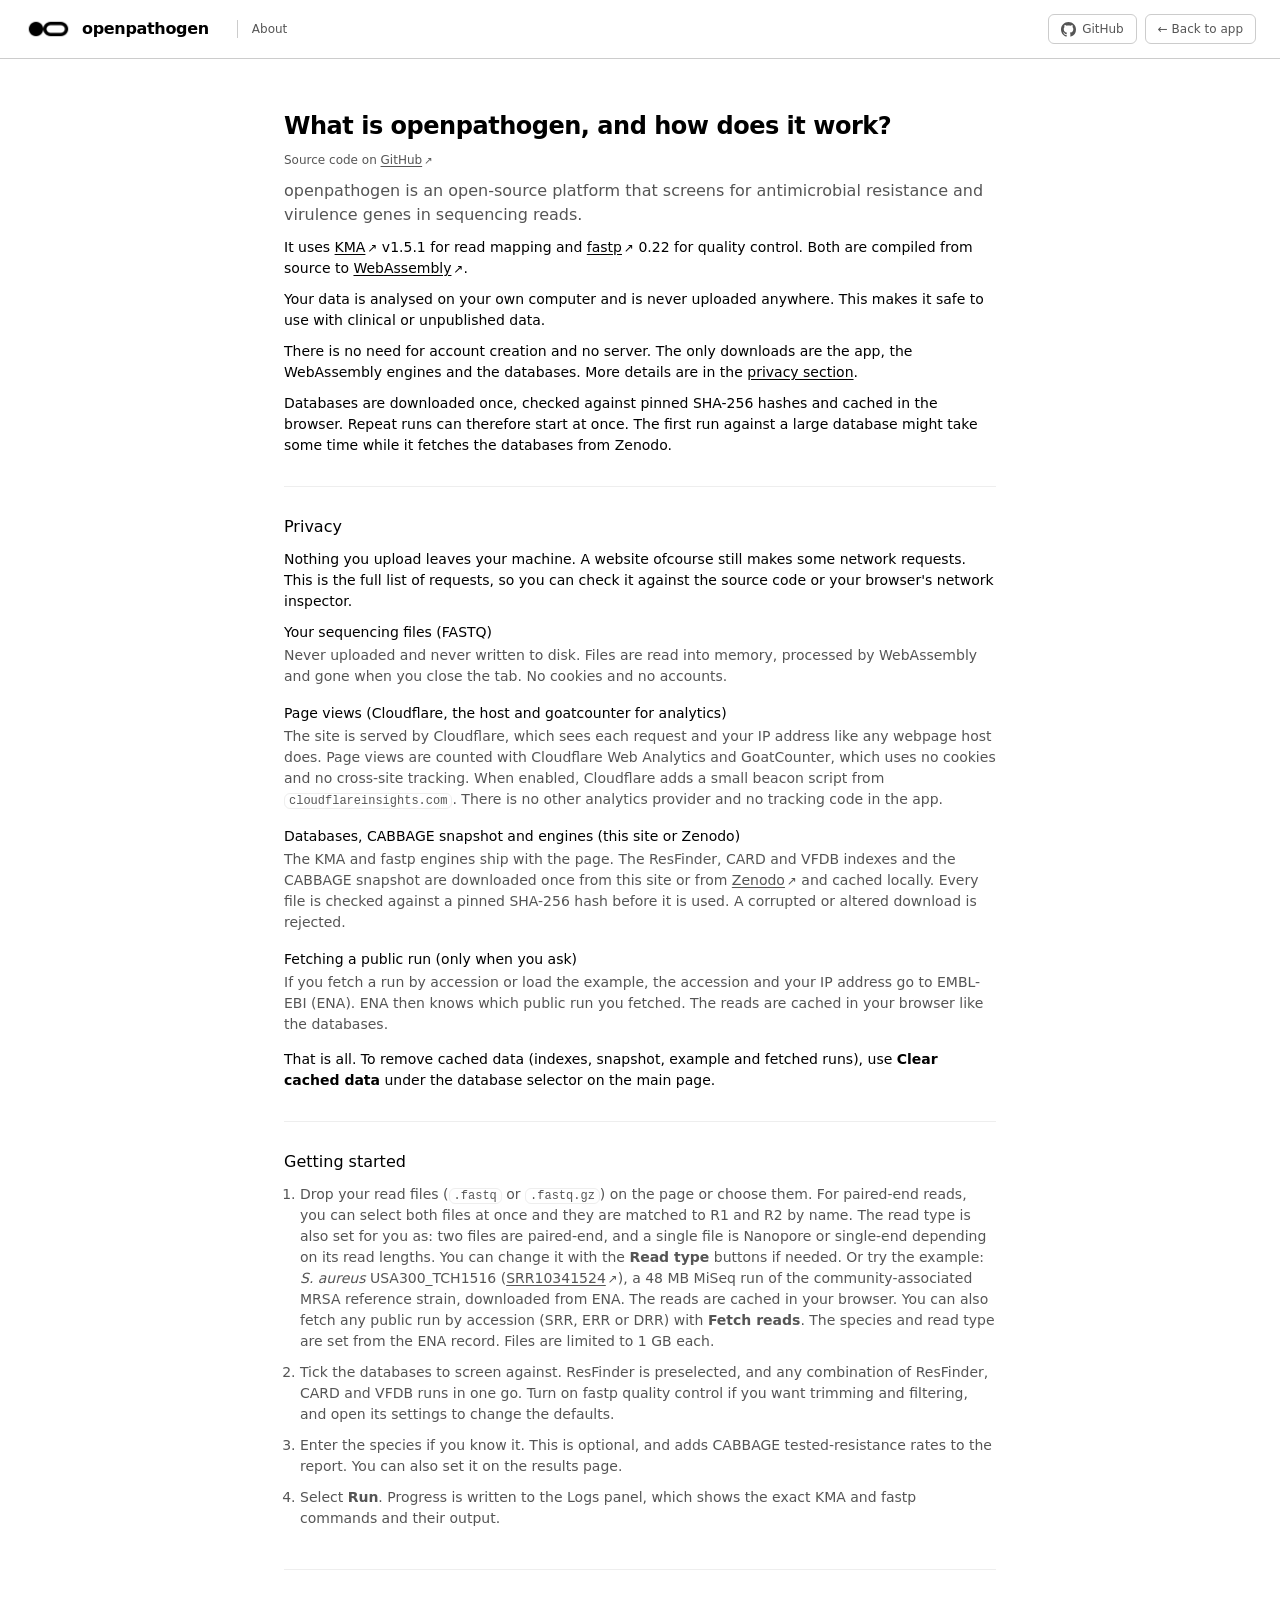
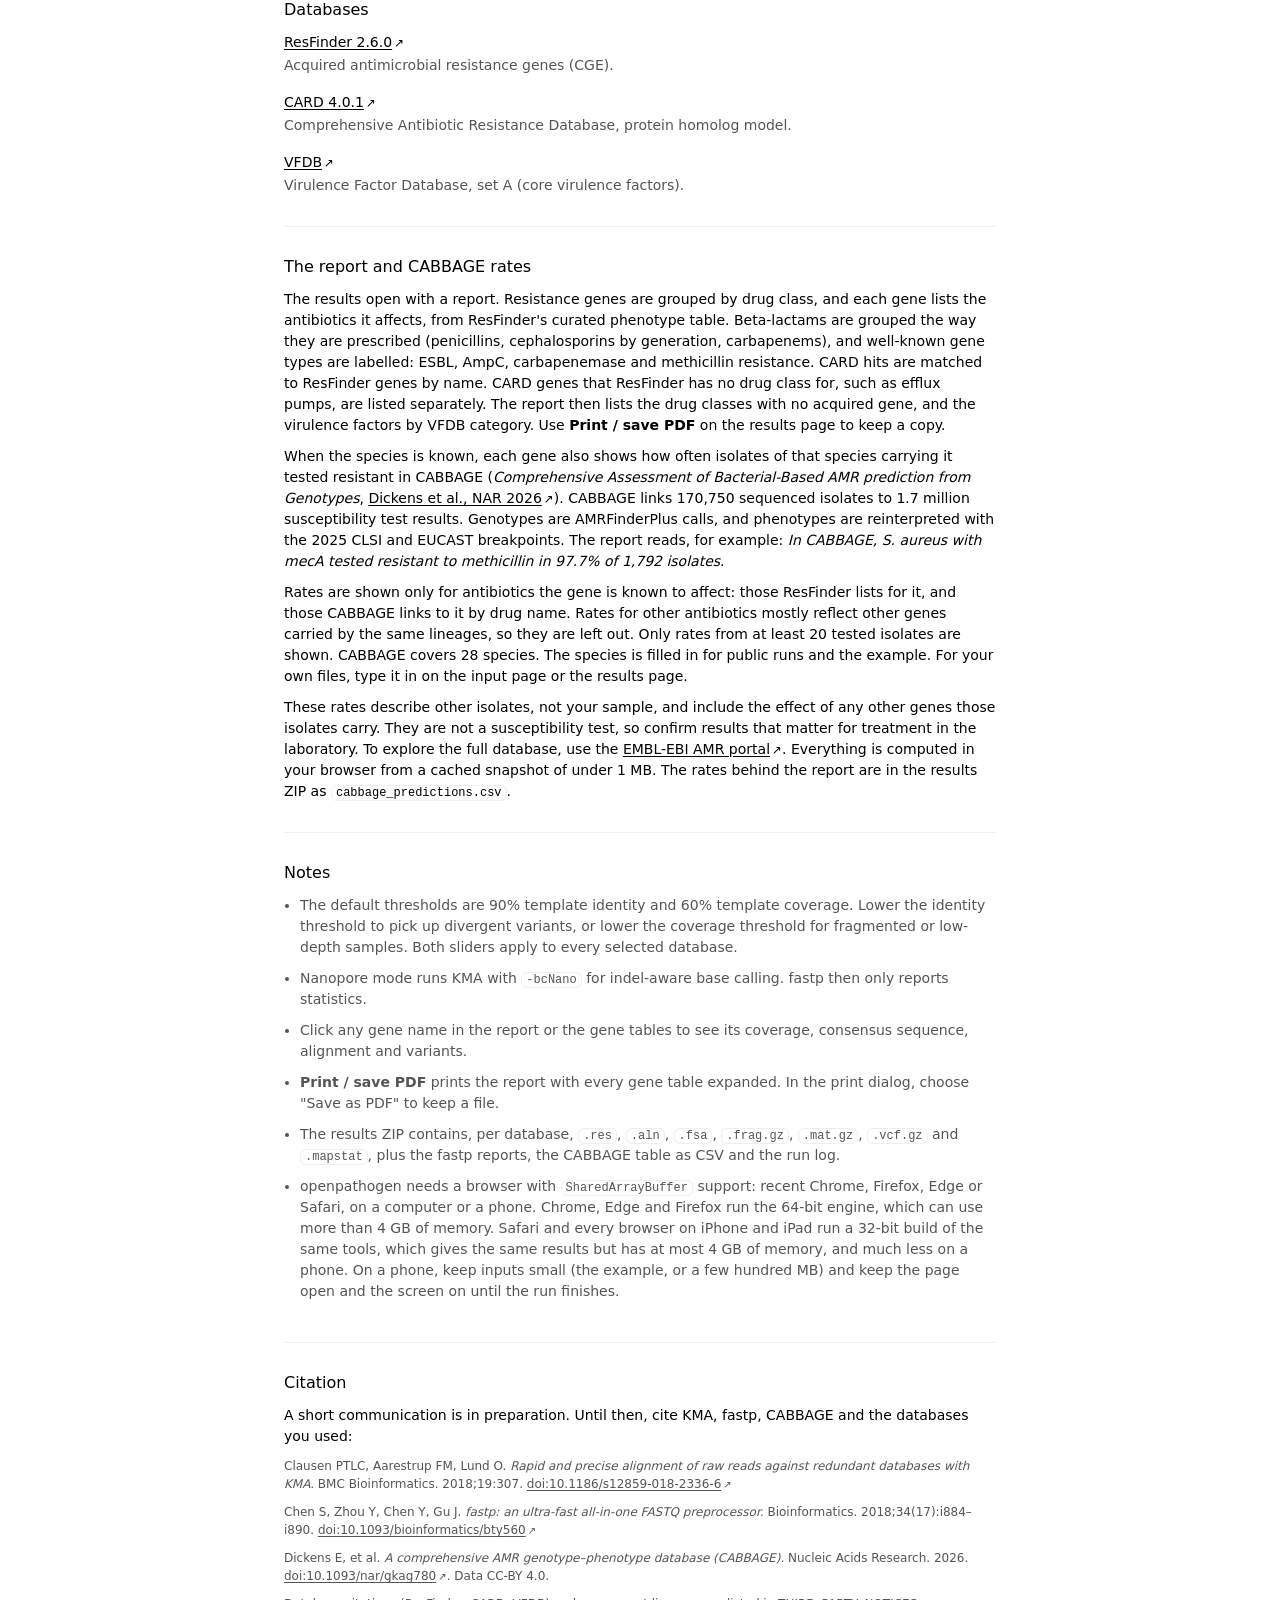
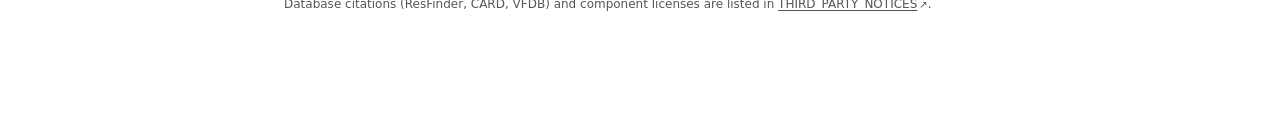
==== commit 3acbccb8: "Update about.html" ====
--- a/about.html
+++ b/about.html
@@ -68,7 +68,7 @@
     </section>
 
     <section id="privacy">
-      <h2>Privacy: what leaves your browser</h2>
+      <h2>Privacy</h2>
       <p>Nothing you upload leaves your machine. A website ofcourse still makes some network requests. This is the full list of requests, so you can check it against the source code or your browser's network inspector.</p>
       <dl class="defs">
         <dt>Your sequencing files (FASTQ)</dt>
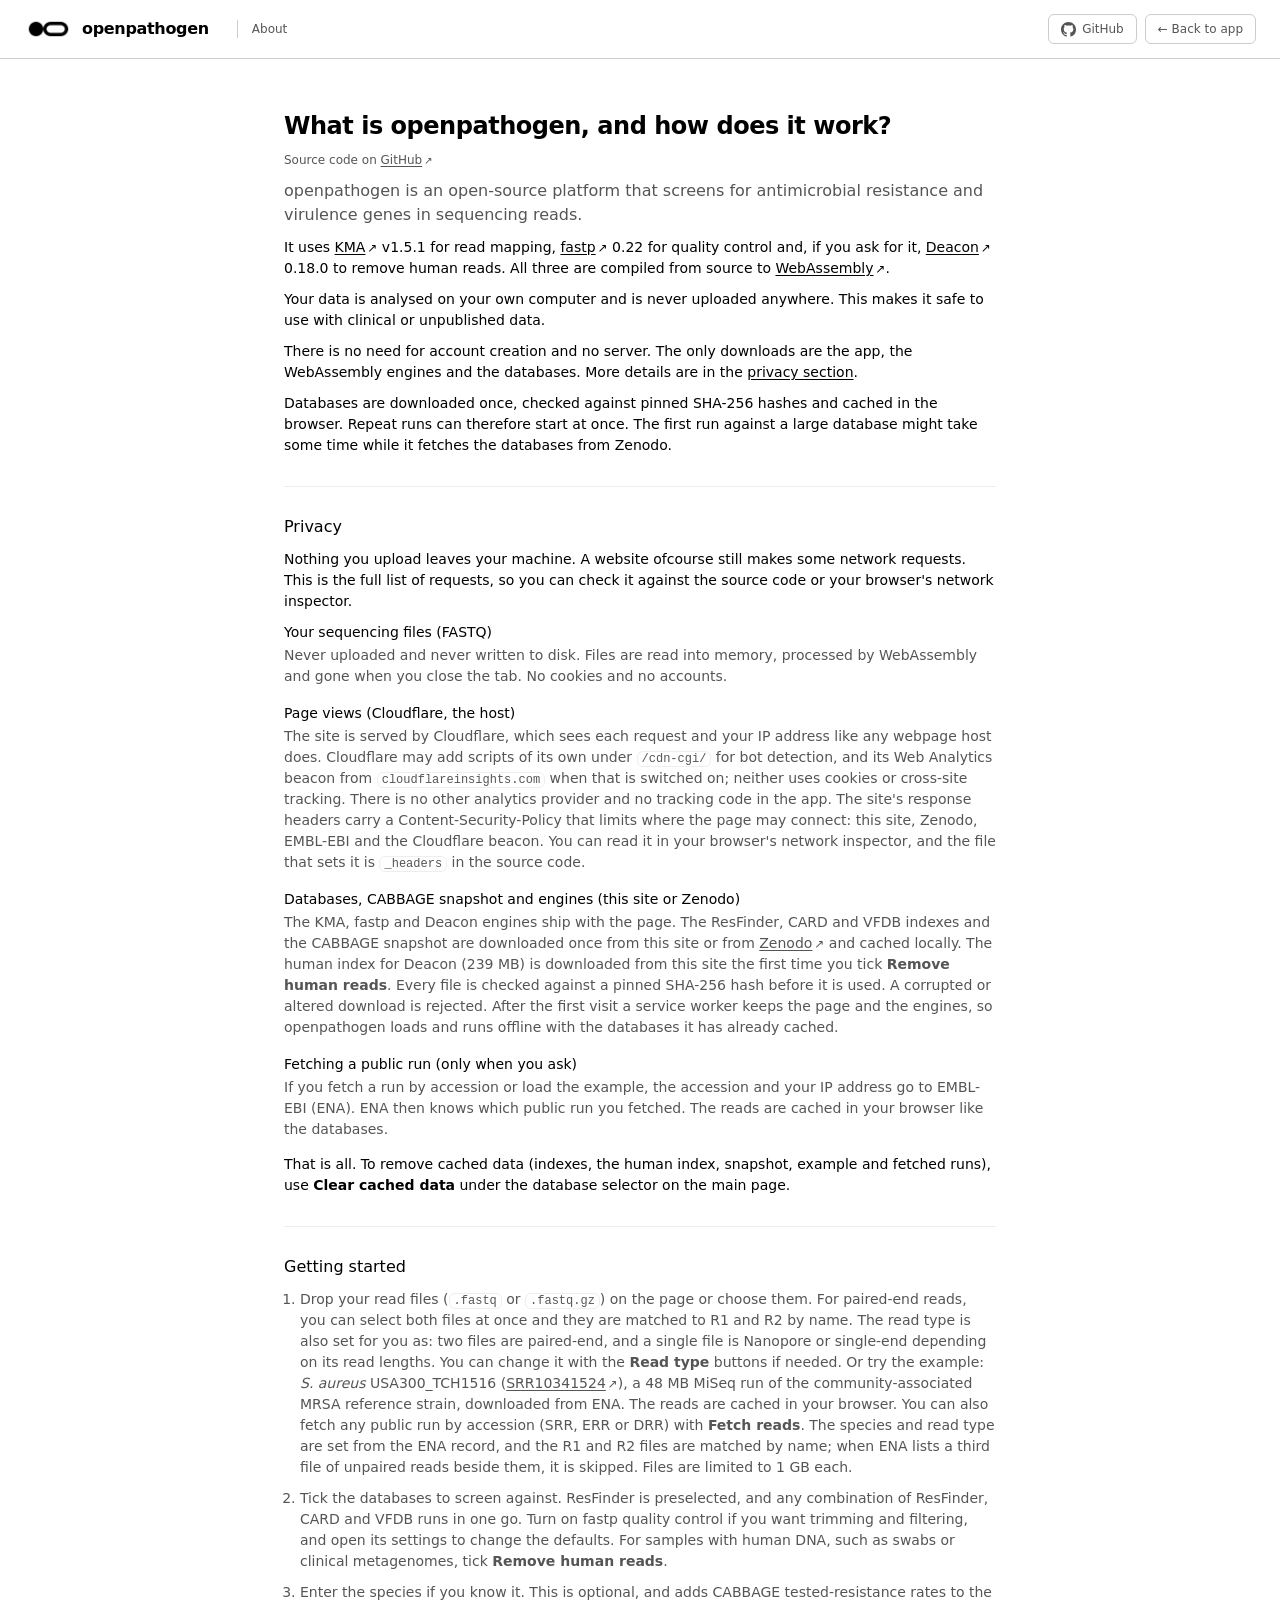
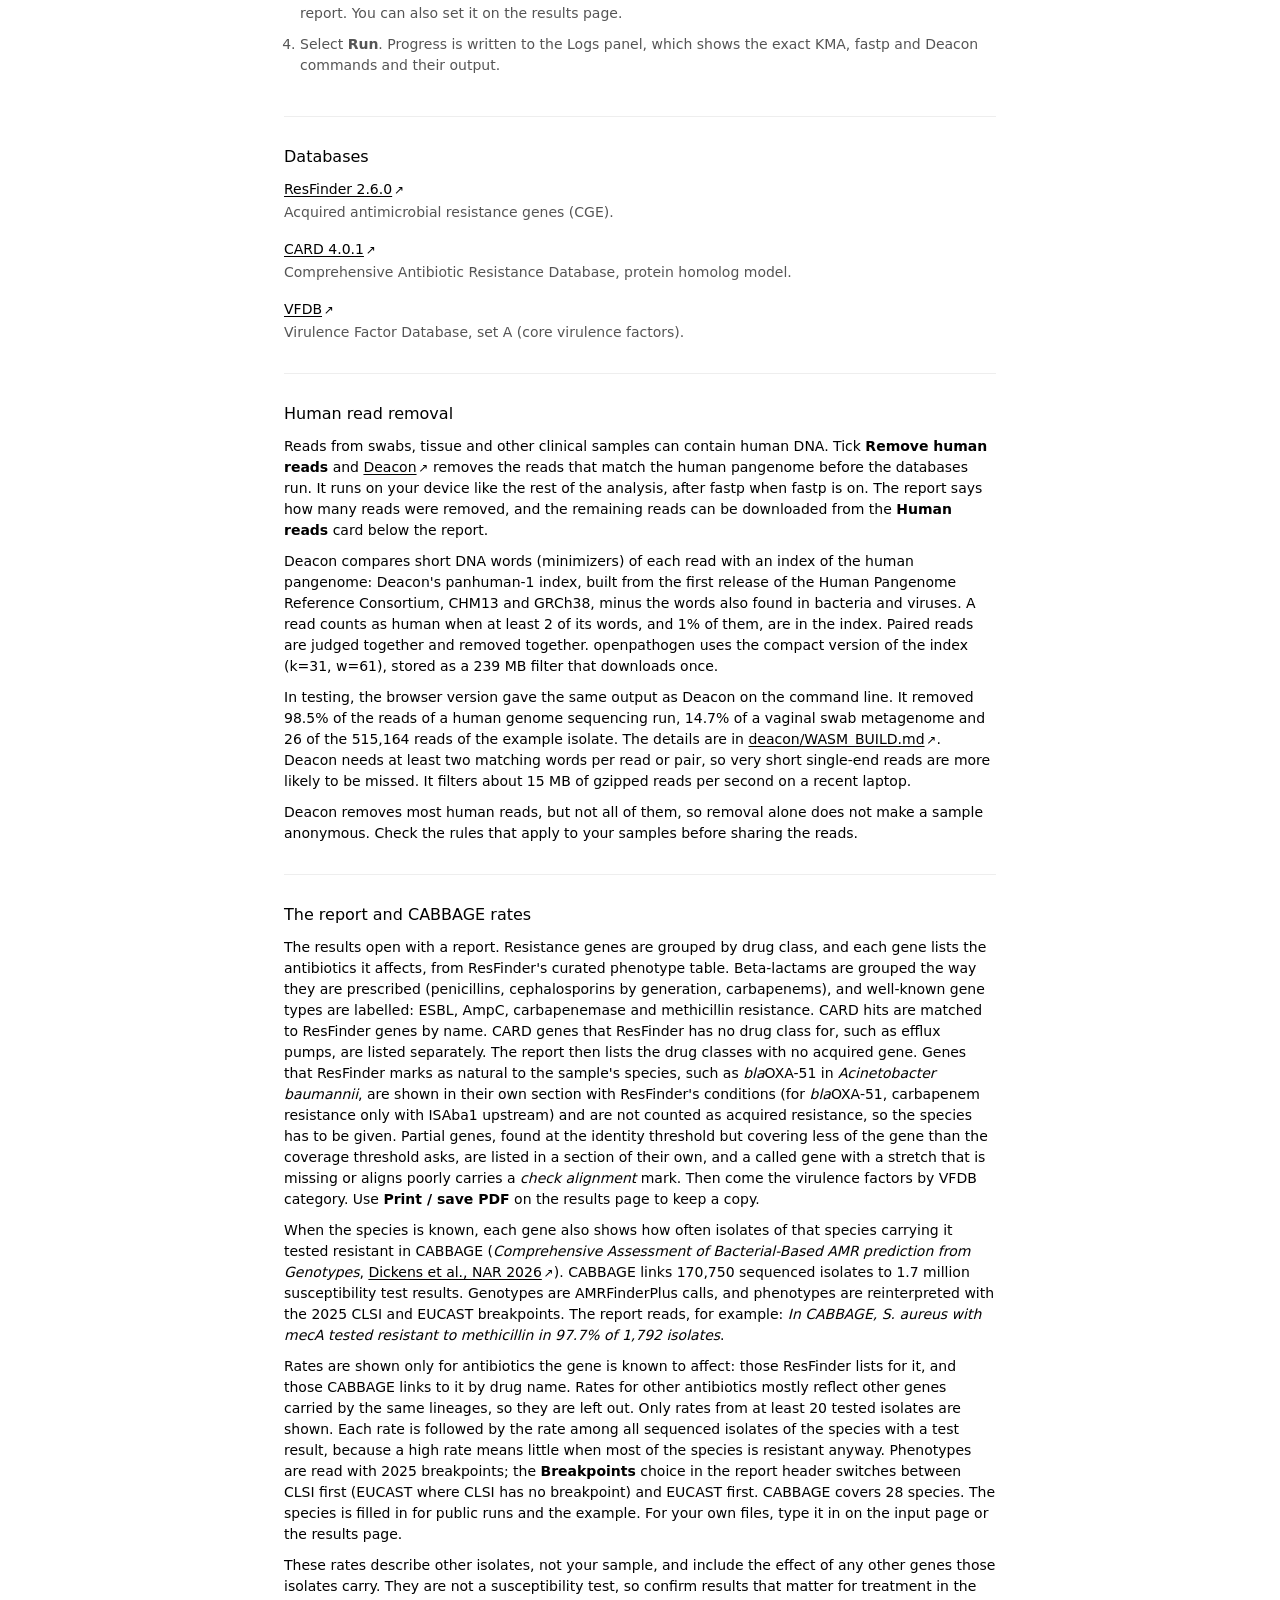
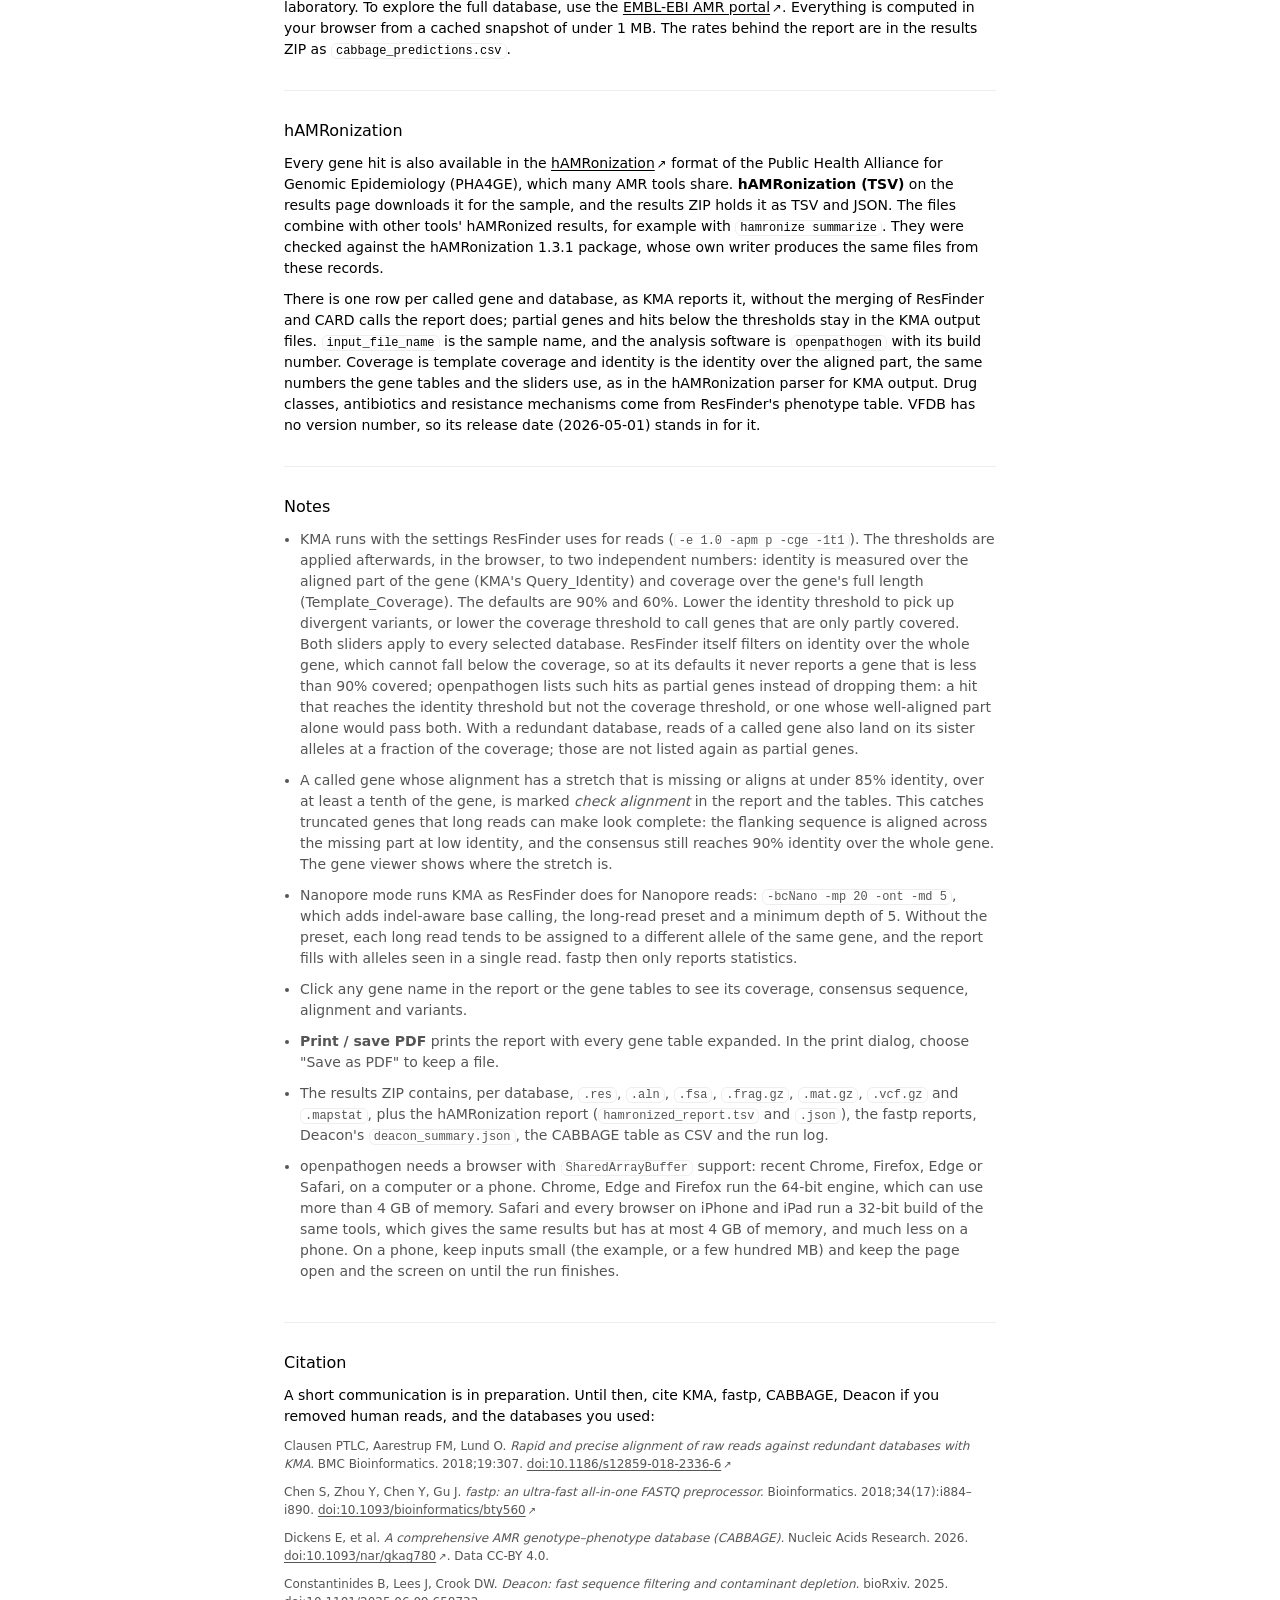
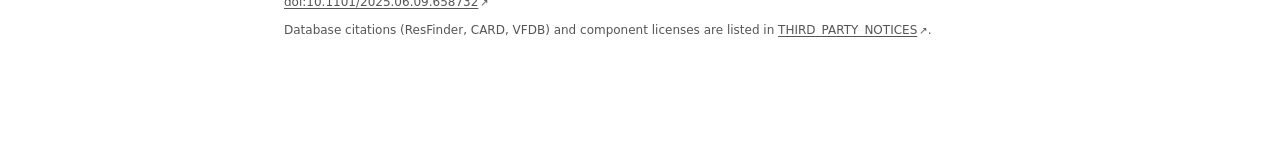
==== commit 906a449b: "Apply thresholds in the browser, ResFinder's KMA settings, partial genes, CSP and an offline worker " ====
--- a/about.html
+++ b/about.html
@@ -34,7 +34,7 @@
     "description": "How openpathogen works: fastp and the KMA aligner compiled to WebAssembly run in your browser against ResFinder, CARD and VFDB, and report resistance genes by drug class with CABBAGE tested-resistance rates.",
     "inLanguage": "en",
     "datePublished": "2026-08-25",
-    "dateModified": "2026-09-19",
+    "dateModified": "2026-09-26",
     "isPartOf": { "@type": "WebSite", "name": "openpathogen", "url": "https://openpathogen.org/" },
     "about": { "@id": "https://openpathogen.org/#app" }
   }
@@ -61,7 +61,7 @@
       <h1>What is openpathogen, and how does it work?</h1>
       <p class="doc-byline">Source code on <a href="https://github.com/amulyabaral/openpathogen" target="_blank" rel="noopener">GitHub</a></p>
       <p class="doc-lede">openpathogen is an open-source platform that screens for antimicrobial resistance and virulence genes in sequencing reads.</p>
-      <p>It uses <a href="https://doi.org/10.1186/s12859-018-2336-6" target="_blank" rel="noopener">KMA</a> v1.5.1 for read mapping and <a href="https://doi.org/10.1093/bioinformatics/bty560" target="_blank" rel="noopener">fastp</a> 0.22 for quality control. Both are compiled from source to <a href="https://webassembly.org/" target="_blank" rel="noopener">WebAssembly</a>.</p>
+      <p>It uses <a href="https://doi.org/10.1186/s12859-018-2336-6" target="_blank" rel="noopener">KMA</a> v1.5.1 for read mapping, <a href="https://doi.org/10.1093/bioinformatics/bty560" target="_blank" rel="noopener">fastp</a> 0.22 for quality control and, if you ask for it, <a href="https://doi.org/10.1101/2025.06.09.658732" target="_blank" rel="noopener">Deacon</a> 0.18.0 to remove human reads. All three are compiled from source to <a href="https://webassembly.org/" target="_blank" rel="noopener">WebAssembly</a>.</p>
       <p>Your data is analysed on your own computer and is never uploaded anywhere. This makes it safe to use with clinical or unpublished data.</p>
       <p>There is no need for account creation and no server. The only downloads are the app, the WebAssembly engines and the databases. More details are in the <a class="no-arrow" href="#privacy">privacy section</a>.</p>
       <p>Databases are downloaded once, checked against pinned SHA-256 hashes and cached in the browser. Repeat runs can therefore start at once. The first run against a large database might take some time while it fetches the databases from Zenodo.</p>
@@ -73,23 +73,23 @@
       <dl class="defs">
         <dt>Your sequencing files (FASTQ)</dt>
         <dd>Never uploaded and never written to disk. Files are read into memory, processed by WebAssembly and gone when you close the tab. No cookies and no accounts.</dd>
-        <dt>Page views (Cloudflare, the host and goatcounter for analytics)</dt>
-        <dd>The site is served by Cloudflare, which sees each request and your IP address like any webpage host does. Page views are counted with Cloudflare Web Analytics and GoatCounter, which uses no cookies and no cross-site tracking. When enabled, Cloudflare adds a small beacon script from <code>cloudflareinsights.com</code>. There is no other analytics provider and no tracking code in the app.</dd>
+        <dt>Page views (Cloudflare, the host)</dt>
+        <dd>The site is served by Cloudflare, which sees each request and your IP address like any webpage host does. Cloudflare may add scripts of its own under <code>/cdn-cgi/</code> for bot detection, and its Web Analytics beacon from <code>cloudflareinsights.com</code> when that is switched on; neither uses cookies or cross-site tracking. There is no other analytics provider and no tracking code in the app. The site's response headers carry a Content-Security-Policy that limits where the page may connect: this site, Zenodo, EMBL-EBI and the Cloudflare beacon. You can read it in your browser's network inspector, and the file that sets it is <code>_headers</code> in the source code.</dd>
         <dt>Databases, CABBAGE snapshot and engines (this site or Zenodo)</dt>
-        <dd>The KMA and fastp engines ship with the page. The ResFinder, CARD and VFDB indexes and the CABBAGE snapshot are downloaded once from this site or from <a href="https://zenodo.org/records/22102687" target="_blank" rel="noopener">Zenodo</a> and cached locally. Every file is checked against a pinned SHA-256 hash before it is used. A corrupted or altered download is rejected.</dd>
+        <dd>The KMA, fastp and Deacon engines ship with the page. The ResFinder, CARD and VFDB indexes and the CABBAGE snapshot are downloaded once from this site or from <a href="https://zenodo.org/records/22102687" target="_blank" rel="noopener">Zenodo</a> and cached locally. The human index for Deacon (239 MB) is downloaded from this site the first time you tick <strong>Remove human reads</strong>. Every file is checked against a pinned SHA-256 hash before it is used. A corrupted or altered download is rejected. After the first visit a service worker keeps the page and the engines, so openpathogen loads and runs offline with the databases it has already cached.</dd>
         <dt>Fetching a public run (only when you ask)</dt>
         <dd>If you fetch a run by accession or load the example, the accession and your IP address go to EMBL-EBI (ENA). ENA then knows which public run you fetched. The reads are cached in your browser like the databases.</dd>
       </dl>
-      <p>That is all. To remove cached data (indexes, snapshot, example and fetched runs), use <strong>Clear cached data</strong> under the database selector on the main page.</p>
+      <p>That is all. To remove cached data (indexes, the human index, snapshot, example and fetched runs), use <strong>Clear cached data</strong> under the database selector on the main page.</p>
     </section>
 
     <section id="getting-started">
       <h2>Getting started</h2>
       <ol class="steps">
-        <li>Drop your read files (<code>.fastq</code> or <code>.fastq.gz</code>) on the page or choose them. For paired-end reads, you can select both files at once and they are matched to R1 and R2 by name. The read type is also set for you as: two files are paired-end, and a single file is Nanopore or single-end depending on its read lengths. You can change it with the <strong>Read type</strong> buttons if needed. Or try the example: <em>S. aureus</em> USA300_TCH1516 (<a href="https://www.ebi.ac.uk/ena/browser/view/SRR10341524" target="_blank" rel="noopener">SRR10341524</a>), a 48 MB MiSeq run of the community-associated MRSA reference strain, downloaded from ENA. The reads are cached in your browser. You can also fetch any public run by accession (SRR, ERR or DRR) with <strong>Fetch reads</strong>. The species and read type are set from the ENA record. Files are limited to 1 GB each.</li>
-        <li>Tick the databases to screen against. ResFinder is preselected, and any combination of ResFinder, CARD and VFDB runs in one go. Turn on fastp quality control if you want trimming and filtering, and open its settings to change the defaults.</li>
+        <li>Drop your read files (<code>.fastq</code> or <code>.fastq.gz</code>) on the page or choose them. For paired-end reads, you can select both files at once and they are matched to R1 and R2 by name. The read type is also set for you as: two files are paired-end, and a single file is Nanopore or single-end depending on its read lengths. You can change it with the <strong>Read type</strong> buttons if needed. Or try the example: <em>S. aureus</em> USA300_TCH1516 (<a href="https://www.ebi.ac.uk/ena/browser/view/SRR10341524" target="_blank" rel="noopener">SRR10341524</a>), a 48 MB MiSeq run of the community-associated MRSA reference strain, downloaded from ENA. The reads are cached in your browser. You can also fetch any public run by accession (SRR, ERR or DRR) with <strong>Fetch reads</strong>. The species and read type are set from the ENA record, and the R1 and R2 files are matched by name; when ENA lists a third file of unpaired reads beside them, it is skipped. Files are limited to 1 GB each.</li>
+        <li>Tick the databases to screen against. ResFinder is preselected, and any combination of ResFinder, CARD and VFDB runs in one go. Turn on fastp quality control if you want trimming and filtering, and open its settings to change the defaults. For samples with human DNA, such as swabs or clinical metagenomes, tick <strong>Remove human reads</strong>.</li>
         <li>Enter the species if you know it. This is optional, and adds CABBAGE tested-resistance rates to the report. You can also set it on the results page.</li>
-        <li>Select <strong>Run</strong>. Progress is written to the Logs panel, which shows the exact KMA and fastp commands and their output.</li>
+        <li>Select <strong>Run</strong>. Progress is written to the Logs panel, which shows the exact KMA, fastp and Deacon commands and their output.</li>
       </ol>
     </section>
 
@@ -105,32 +105,48 @@
       </dl>
     </section>
 
+    <section id="human-reads">
+      <h2>Human read removal</h2>
+      <p>Reads from swabs, tissue and other clinical samples can contain human DNA. Tick <strong>Remove human reads</strong> and <a href="https://github.com/bede/deacon" target="_blank" rel="noopener">Deacon</a> removes the reads that match the human pangenome before the databases run. It runs on your device like the rest of the analysis, after fastp when fastp is on. The report says how many reads were removed, and the remaining reads can be downloaded from the <strong>Human reads</strong> card below the report.</p>
+      <p>Deacon compares short DNA words (minimizers) of each read with an index of the human pangenome: Deacon's panhuman-1 index, built from the first release of the Human Pangenome Reference Consortium, CHM13 and GRCh38, minus the words also found in bacteria and viruses. A read counts as human when at least 2 of its words, and 1% of them, are in the index. Paired reads are judged together and removed together. openpathogen uses the compact version of the index (k=31, w=61), stored as a 239 MB filter that downloads once.</p>
+      <p>In testing, the browser version gave the same output as Deacon on the command line. It removed 98.5% of the reads of a human genome sequencing run, 14.7% of a vaginal swab metagenome and 26 of the 515,164 reads of the example isolate. The details are in <a href="https://github.com/amulyabaral/openpathogen/blob/main/deacon/WASM_BUILD.md" target="_blank" rel="noopener">deacon/WASM_BUILD.md</a>. Deacon needs at least two matching words per read or pair, so very short single-end reads are more likely to be missed. It filters about 15 MB of gzipped reads per second on a recent laptop.</p>
+      <p>Deacon removes most human reads, but not all of them, so removal alone does not make a sample anonymous. Check the rules that apply to your samples before sharing the reads.</p>
+    </section>
+
     <section id="cabbage">
       <h2>The report and CABBAGE rates</h2>
-      <p>The results open with a report. Resistance genes are grouped by drug class, and each gene lists the antibiotics it affects, from ResFinder's curated phenotype table. Beta-lactams are grouped the way they are prescribed (penicillins, cephalosporins by generation, carbapenems), and well-known gene types are labelled: ESBL, AmpC, carbapenemase and methicillin resistance. CARD hits are matched to ResFinder genes by name. CARD genes that ResFinder has no drug class for, such as efflux pumps, are listed separately. The report then lists the drug classes with no acquired gene, and the virulence factors by VFDB category. Use <strong>Print / save PDF</strong> on the results page to keep a copy.</p>
+      <p>The results open with a report. Resistance genes are grouped by drug class, and each gene lists the antibiotics it affects, from ResFinder's curated phenotype table. Beta-lactams are grouped the way they are prescribed (penicillins, cephalosporins by generation, carbapenems), and well-known gene types are labelled: ESBL, AmpC, carbapenemase and methicillin resistance. CARD hits are matched to ResFinder genes by name. CARD genes that ResFinder has no drug class for, such as efflux pumps, are listed separately. The report then lists the drug classes with no acquired gene. Genes that ResFinder marks as natural to the sample's species, such as <em>bla</em>OXA-51 in <em>Acinetobacter baumannii</em>, are shown in their own section with ResFinder's conditions (for <em>bla</em>OXA-51, carbapenem resistance only with ISAba1 upstream) and are not counted as acquired resistance, so the species has to be given. Partial genes, found at the identity threshold but covering less of the gene than the coverage threshold asks, are listed in a section of their own, and a called gene with a stretch that is missing or aligns poorly carries a <em>check alignment</em> mark. Then come the virulence factors by VFDB category. Use <strong>Print / save PDF</strong> on the results page to keep a copy.</p>
       <p>When the species is known, each gene also shows how often isolates of that species carrying it tested resistant in CABBAGE (<em>Comprehensive Assessment of Bacterial-Based AMR prediction from Genotypes</em>, <a href="https://doi.org/10.1093/nar/gkag780" target="_blank" rel="noopener">Dickens et al., NAR 2026</a>). CABBAGE links 170,750 sequenced isolates to 1.7 million susceptibility test results. Genotypes are AMRFinderPlus calls, and phenotypes are reinterpreted with the 2025 CLSI and EUCAST breakpoints. The report reads, for example: <em>In CABBAGE, S. aureus with mecA tested resistant to methicillin in 97.7% of 1,792 isolates</em>.</p>
-      <p>Rates are shown only for antibiotics the gene is known to affect: those ResFinder lists for it, and those CABBAGE links to it by drug name. Rates for other antibiotics mostly reflect other genes carried by the same lineages, so they are left out. Only rates from at least 20 tested isolates are shown. CABBAGE covers 28 species. The species is filled in for public runs and the example. For your own files, type it in on the input page or the results page.</p>
+      <p>Rates are shown only for antibiotics the gene is known to affect: those ResFinder lists for it, and those CABBAGE links to it by drug name. Rates for other antibiotics mostly reflect other genes carried by the same lineages, so they are left out. Only rates from at least 20 tested isolates are shown. Each rate is followed by the rate among all sequenced isolates of the species with a test result, because a high rate means little when most of the species is resistant anyway. Phenotypes are read with 2025 breakpoints; the <strong>Breakpoints</strong> choice in the report header switches between CLSI first (EUCAST where CLSI has no breakpoint) and EUCAST first. CABBAGE covers 28 species. The species is filled in for public runs and the example. For your own files, type it in on the input page or the results page.</p>
       <p>These rates describe other isolates, not your sample, and include the effect of any other genes those isolates carry. They are not a susceptibility test, so confirm results that matter for treatment in the laboratory. To explore the full database, use the <a href="https://www.ebi.ac.uk/amr" target="_blank" rel="noopener">EMBL-EBI AMR portal</a>. Everything is computed in your browser from a cached snapshot of under 1 MB. The rates behind the report are in the results ZIP as <code>cabbage_predictions.csv</code>.</p>
+    </section>
+
+    <section id="hamronization">
+      <h2>hAMRonization</h2>
+      <p>Every gene hit is also available in the <a href="https://github.com/pha4ge/hAMRonization" target="_blank" rel="noopener">hAMRonization</a> format of the Public Health Alliance for Genomic Epidemiology (PHA4GE), which many AMR tools share. <strong>hAMRonization (TSV)</strong> on the results page downloads it for the sample, and the results ZIP holds it as TSV and JSON. The files combine with other tools' hAMRonized results, for example with <code>hamronize summarize</code>. They were checked against the hAMRonization 1.3.1 package, whose own writer produces the same files from these records.</p>
+      <p>There is one row per called gene and database, as KMA reports it, without the merging of ResFinder and CARD calls the report does; partial genes and hits below the thresholds stay in the KMA output files. <code>input_file_name</code> is the sample name, and the analysis software is <code>openpathogen</code> with its build number. Coverage is template coverage and identity is the identity over the aligned part, the same numbers the gene tables and the sliders use, as in the hAMRonization parser for KMA output. Drug classes, antibiotics and resistance mechanisms come from ResFinder's phenotype table. VFDB has no version number, so its release date (2026-05-01) stands in for it.</p>
     </section>
 
     <section id="notes">
       <h2>Notes</h2>
       <ul class="tips">
-        <li>The default thresholds are 90% template identity and 60% template coverage. Lower the identity threshold to pick up divergent variants, or lower the coverage threshold for fragmented or low-depth samples. Both sliders apply to every selected database.</li>
-        <li>Nanopore mode runs KMA with <code>-bcNano</code> for indel-aware base calling. fastp then only reports statistics.</li>
+        <li>KMA runs with the settings ResFinder uses for reads (<code>-e 1.0 -apm p -cge -1t1</code>). The thresholds are applied afterwards, in the browser, to two independent numbers: identity is measured over the aligned part of the gene (KMA's Query_Identity) and coverage over the gene's full length (Template_Coverage). The defaults are 90% and 60%. Lower the identity threshold to pick up divergent variants, or lower the coverage threshold to call genes that are only partly covered. Both sliders apply to every selected database. ResFinder itself filters on identity over the whole gene, which cannot fall below the coverage, so at its defaults it never reports a gene that is less than 90% covered; openpathogen lists such hits as partial genes instead of dropping them: a hit that reaches the identity threshold but not the coverage threshold, or one whose well-aligned part alone would pass both. With a redundant database, reads of a called gene also land on its sister alleles at a fraction of the coverage; those are not listed again as partial genes.</li>
+        <li>A called gene whose alignment has a stretch that is missing or aligns at under 85% identity, over at least a tenth of the gene, is marked <em>check alignment</em> in the report and the tables. This catches truncated genes that long reads can make look complete: the flanking sequence is aligned across the missing part at low identity, and the consensus still reaches 90% identity over the whole gene. The gene viewer shows where the stretch is.</li>
+        <li>Nanopore mode runs KMA as ResFinder does for Nanopore reads: <code>-bcNano -mp 20 -ont -md 5</code>, which adds indel-aware base calling, the long-read preset and a minimum depth of 5. Without the preset, each long read tends to be assigned to a different allele of the same gene, and the report fills with alleles seen in a single read. fastp then only reports statistics.</li>
         <li>Click any gene name in the report or the gene tables to see its coverage, consensus sequence, alignment and variants.</li>
         <li><strong>Print / save PDF</strong> prints the report with every gene table expanded. In the print dialog, choose "Save as PDF" to keep a file.</li>
-        <li>The results ZIP contains, per database, <code>.res</code>, <code>.aln</code>, <code>.fsa</code>, <code>.frag.gz</code>, <code>.mat.gz</code>, <code>.vcf.gz</code> and <code>.mapstat</code>, plus the fastp reports, the CABBAGE table as CSV and the run log.</li>
+        <li>The results ZIP contains, per database, <code>.res</code>, <code>.aln</code>, <code>.fsa</code>, <code>.frag.gz</code>, <code>.mat.gz</code>, <code>.vcf.gz</code> and <code>.mapstat</code>, plus the hAMRonization report (<code>hamronized_report.tsv</code> and <code>.json</code>), the fastp reports, Deacon's <code>deacon_summary.json</code>, the CABBAGE table as CSV and the run log.</li>
         <li>openpathogen needs a browser with <code>SharedArrayBuffer</code> support: recent Chrome, Firefox, Edge or Safari, on a computer or a phone. Chrome, Edge and Firefox run the 64-bit engine, which can use more than 4 GB of memory. Safari and every browser on iPhone and iPad run a 32-bit build of the same tools, which gives the same results but has at most 4 GB of memory, and much less on a phone. On a phone, keep inputs small (the example, or a few hundred MB) and keep the page open and the screen on until the run finishes.</li>
       </ul>
     </section>
 
     <section id="citation">
       <h2>Citation</h2>
-      <p>A short communication is in preparation. Until then, cite KMA, fastp, CABBAGE and the databases you used:</p>
+      <p>A short communication is in preparation. Until then, cite KMA, fastp, CABBAGE, Deacon if you removed human reads, and the databases you used:</p>
       <p class="cite">Clausen PTLC, Aarestrup FM, Lund O. <em>Rapid and precise alignment of raw reads against redundant databases with KMA.</em> BMC Bioinformatics. 2018;19:307. <a href="https://doi.org/10.1186/s12859-018-2336-6" target="_blank" rel="noopener">doi:10.1186/s12859-018-2336-6</a></p>
       <p class="cite">Chen S, Zhou Y, Chen Y, Gu J. <em>fastp: an ultra-fast all-in-one FASTQ preprocessor.</em> Bioinformatics. 2018;34(17):i884–i890. <a href="https://doi.org/10.1093/bioinformatics/bty560" target="_blank" rel="noopener">doi:10.1093/bioinformatics/bty560</a></p>
       <p class="cite">Dickens E, et al. <em>A comprehensive AMR genotype–phenotype database (CABBAGE).</em> Nucleic Acids Research. 2026. <a href="https://doi.org/10.1093/nar/gkag780" target="_blank" rel="noopener">doi:10.1093/nar/gkag780</a>. Data CC-BY 4.0.</p>
+      <p class="cite">Constantinides B, Lees J, Crook DW. <em>Deacon: fast sequence filtering and contaminant depletion.</em> bioRxiv. 2025. <a href="https://doi.org/10.1101/2025.06.09.658732" target="_blank" rel="noopener">doi:10.1101/2025.06.09.658732</a></p>
       <p class="cite">Database citations (ResFinder, CARD, VFDB) and component licenses are listed in <a href="https://github.com/amulyabaral/openpathogen/blob/main/THIRD_PARTY_NOTICES.md" target="_blank" rel="noopener">THIRD_PARTY_NOTICES</a>.</p>
     </section>
 
--- a/css/style.css
+++ b/css/style.css
@@ -478,6 +478,7 @@
   .ev .res-table col:nth-child(5){width:72px!important}
   .results-actions{width:100%}
   .results-actions .btn{flex:1 1 0;justify-content:center}
+  .results-actions .btn-primary{flex-basis:100%}
   .fp-field input[type=text]{min-width:0;width:100%}
   .gv-overlay{padding:16px 8px}
   .gv-stats{gap:8px 14px}
@@ -506,3 +507,17 @@
   a::after{content:none!important}
   a{text-decoration:none}
 }
+
+/* Partial genes, the alignment check, intrinsic genes and the breakpoint choice (report.js, app.js gene tables, gene-view.js) */
+.rep-tag-muted{color:var(--muted)}
+.rep-tag-warn{border-color:#c9a227;color:#8a6d00}
+.rep-warn{color:#8a6d00;font-style:normal}
+.rep-partials{display:flex;flex-direction:column;gap:6px}
+.rep-partial{display:flex;flex-wrap:wrap;align-items:baseline;gap:4px 8px}
+.rep-standard{font-size:var(--fs-sm);padding:2px 6px}
+.res-table td[data-k="gene"]{white-space:normal;overflow:visible;text-overflow:clip}
+.res-table td .rep-tag{margin-left:6px;vertical-align:middle}
+.res-table tr.row-partial td{color:var(--muted)}
+.gv-check{padding:8px 18px;font-size:var(--fs-sm);color:var(--muted);border-bottom:1px solid var(--rule)}
+.gv-check-warn{color:#8a6d00}
+@media print{.rep-standard{display:none}}
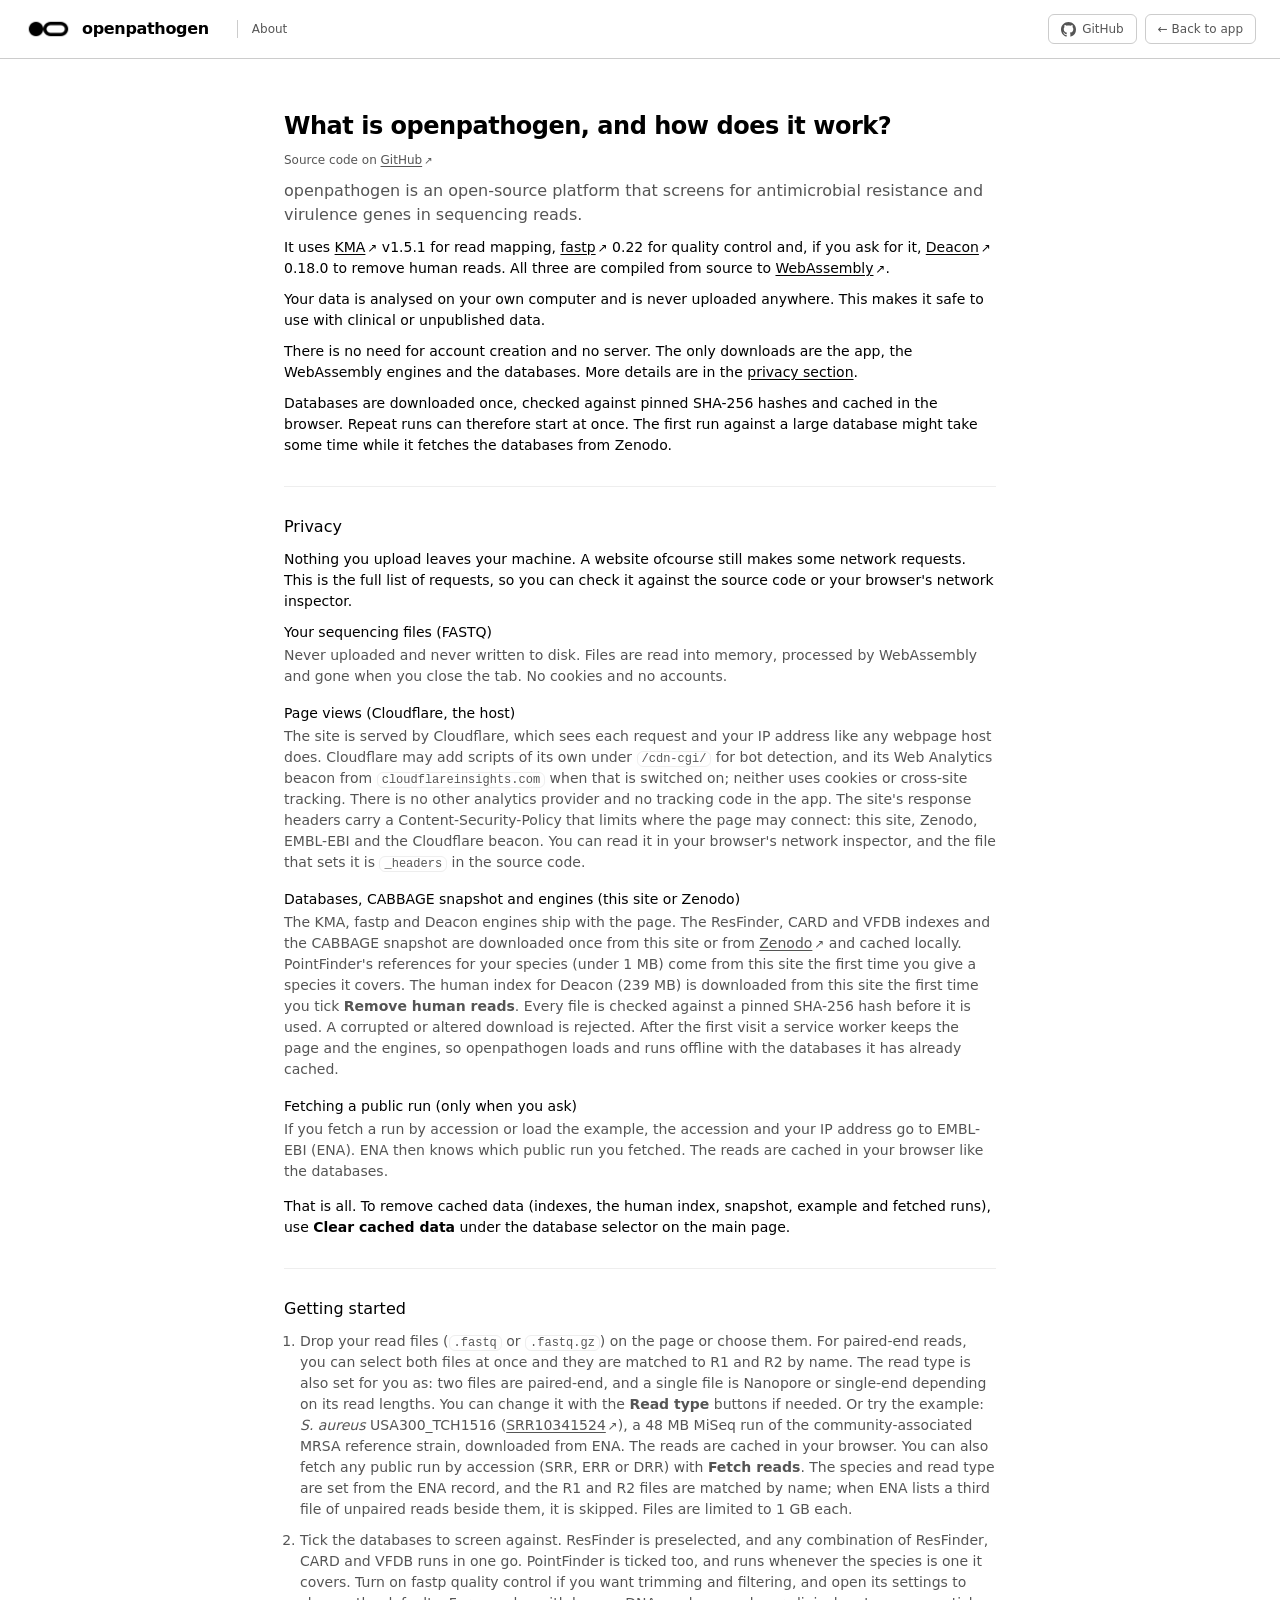
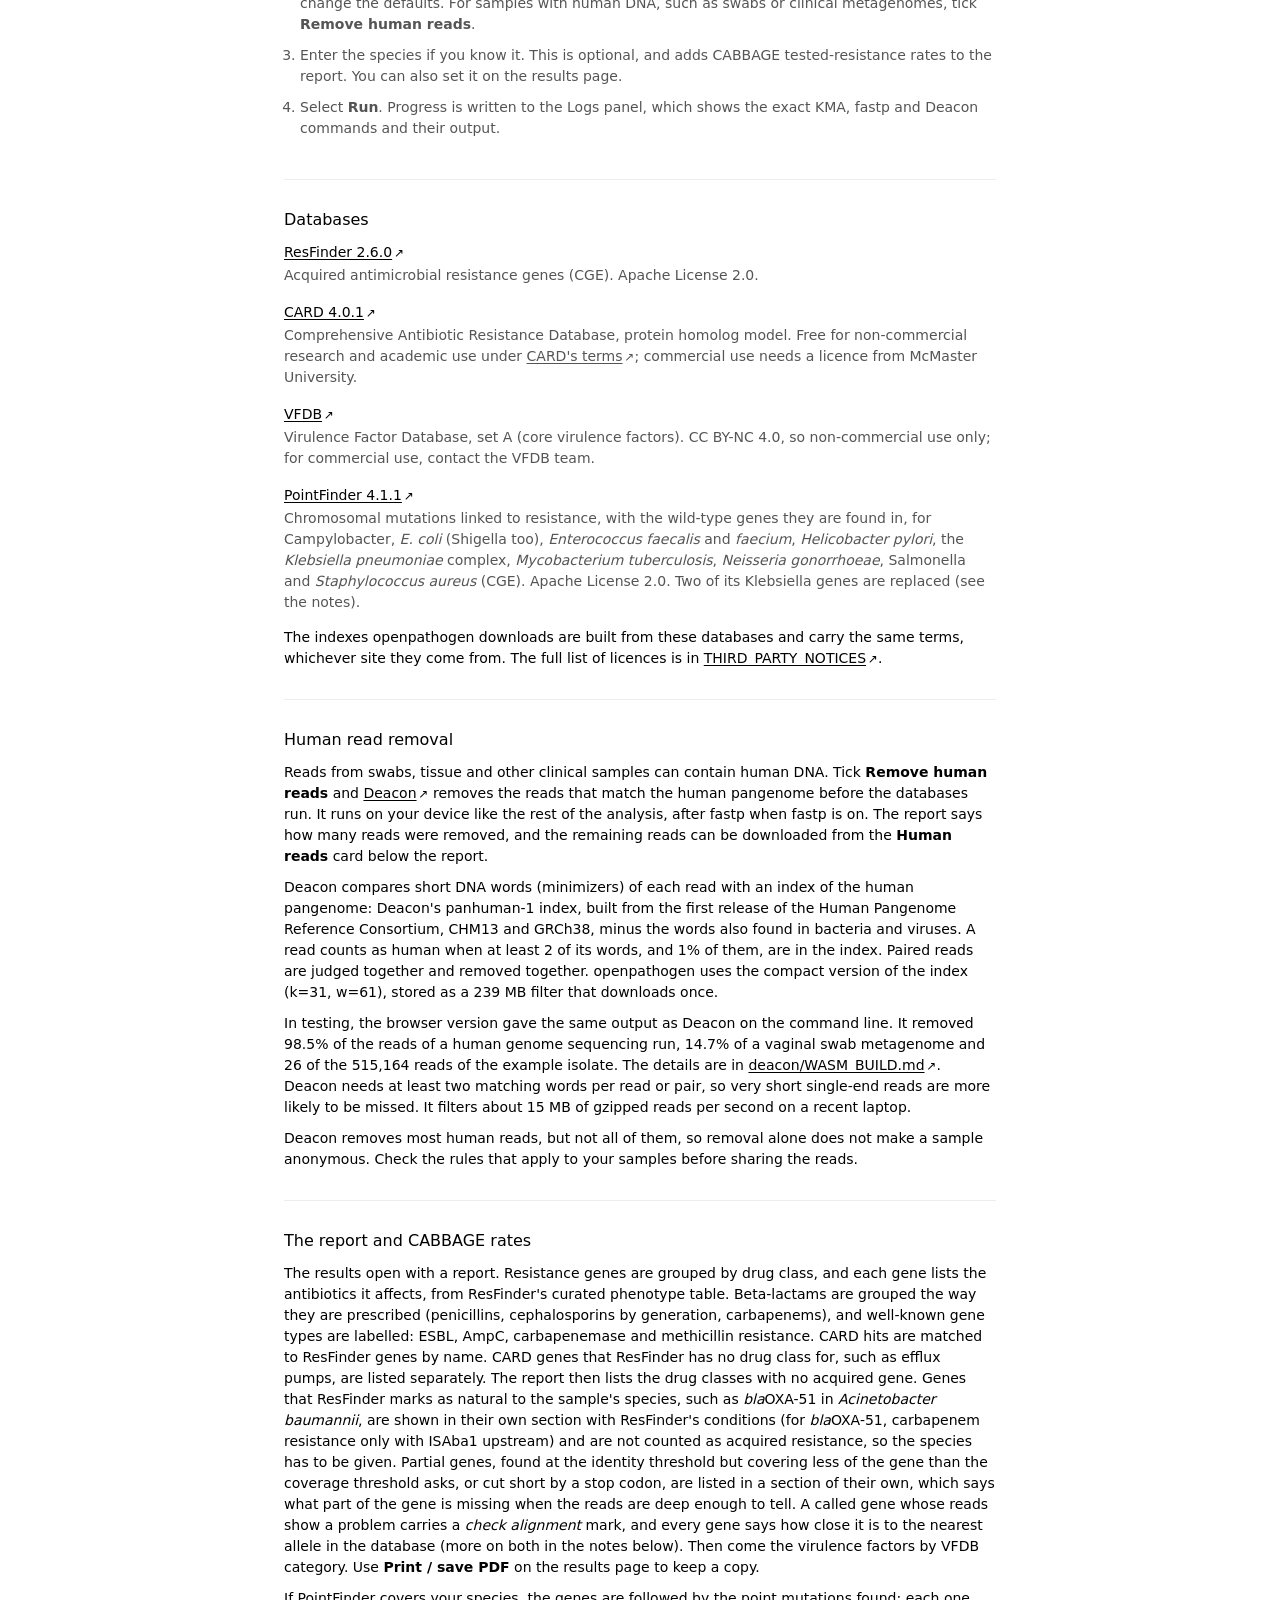
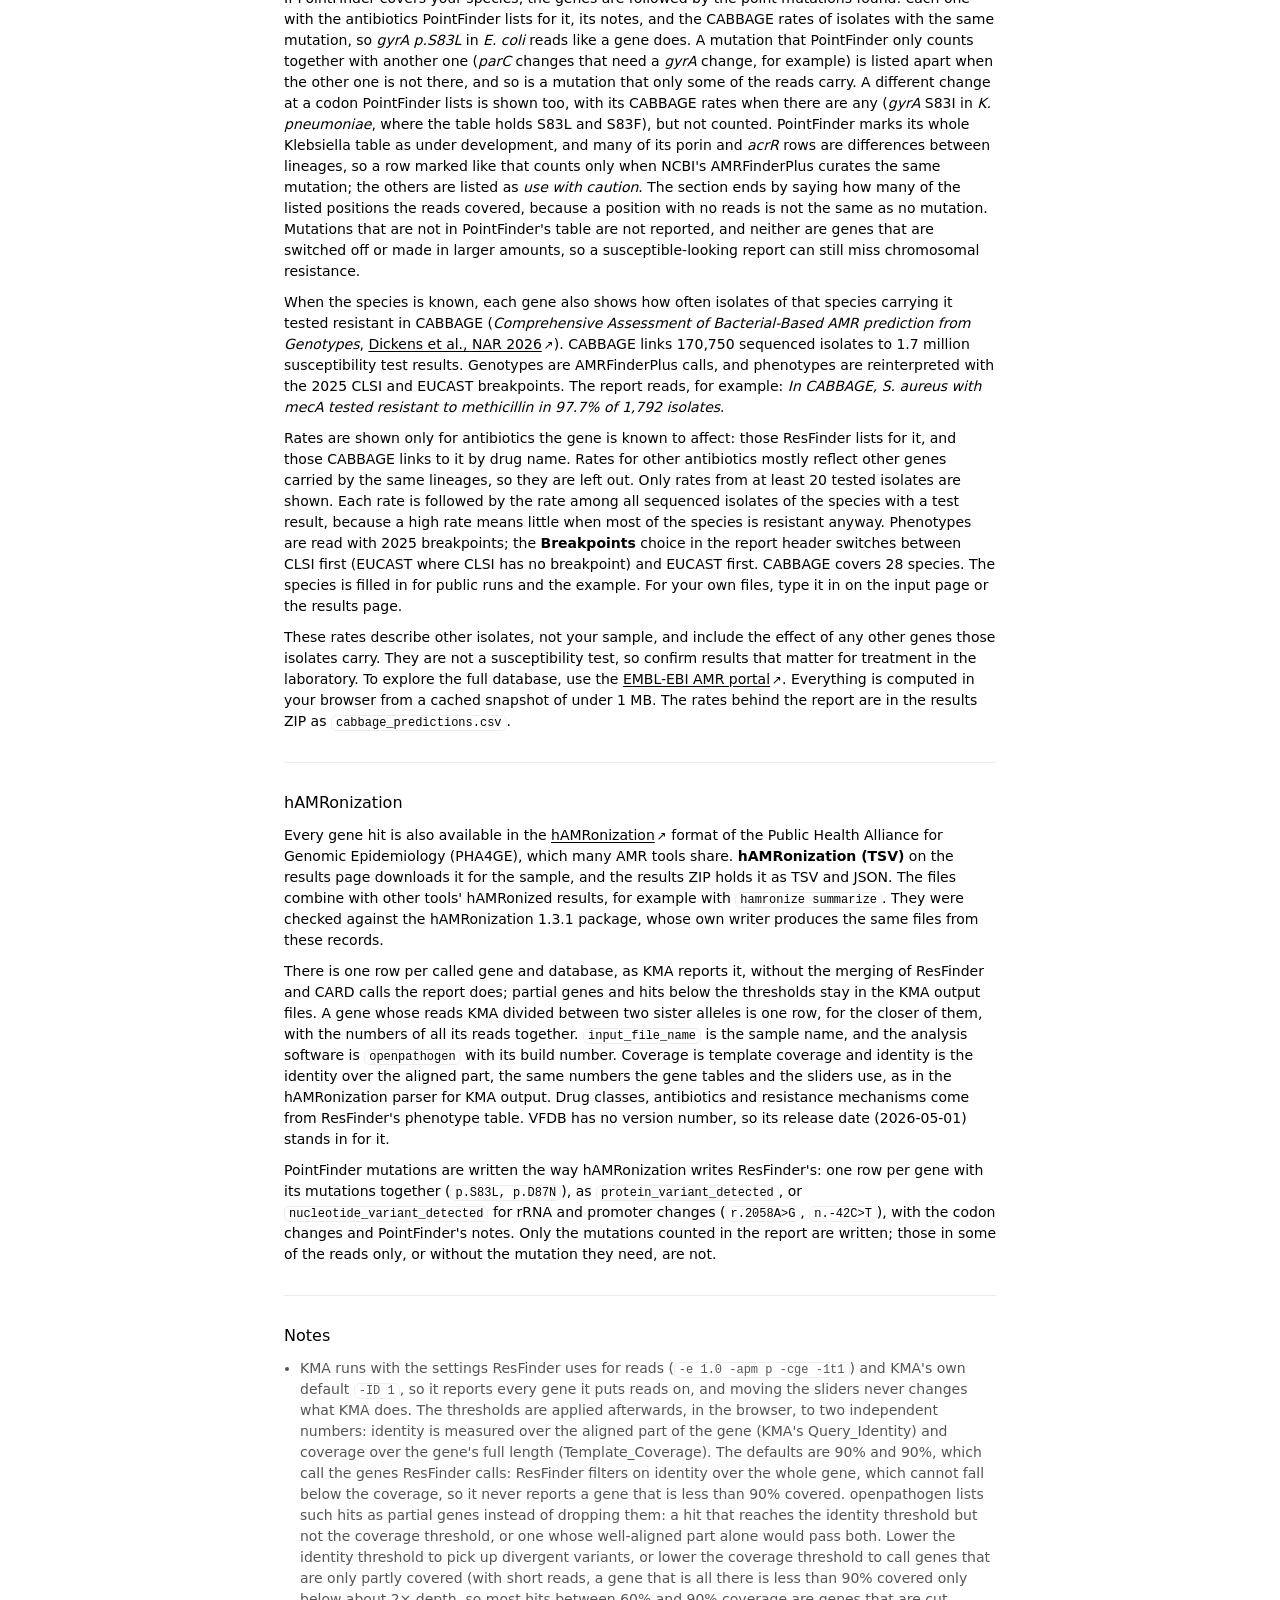
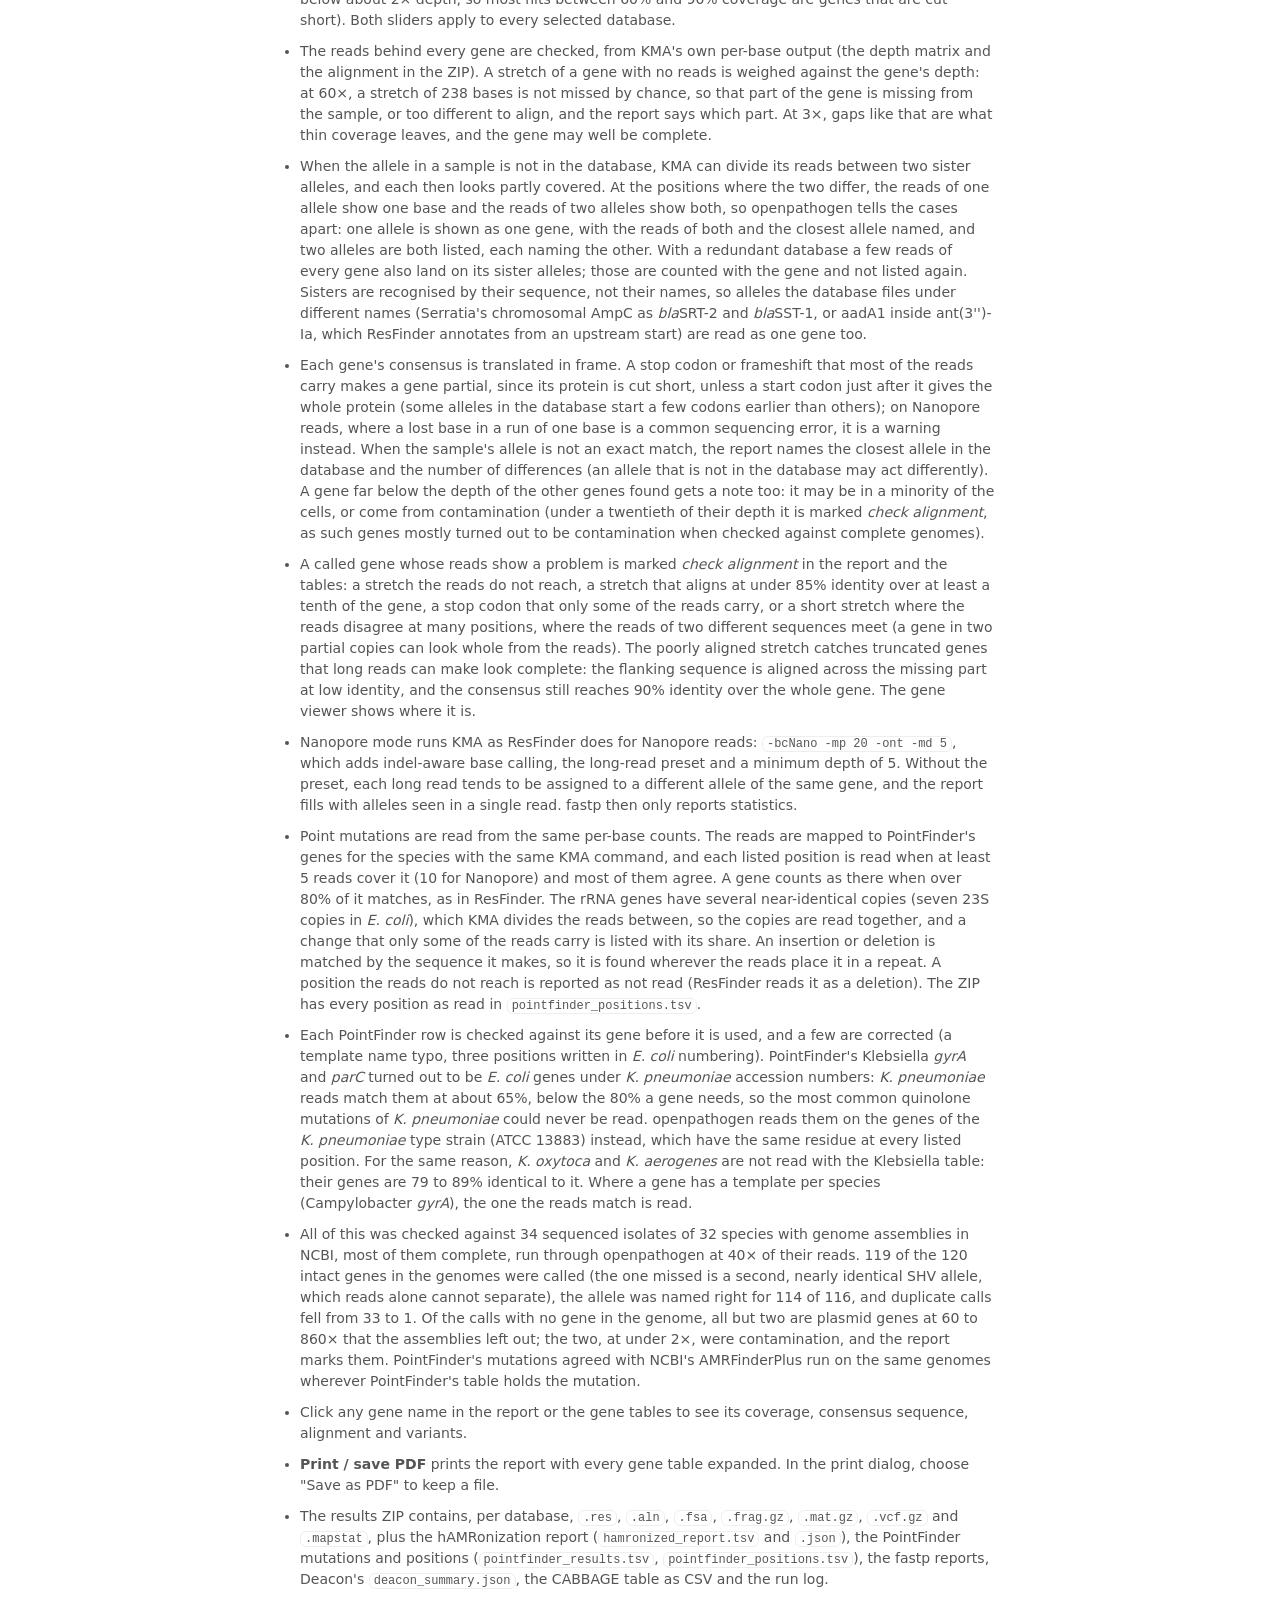
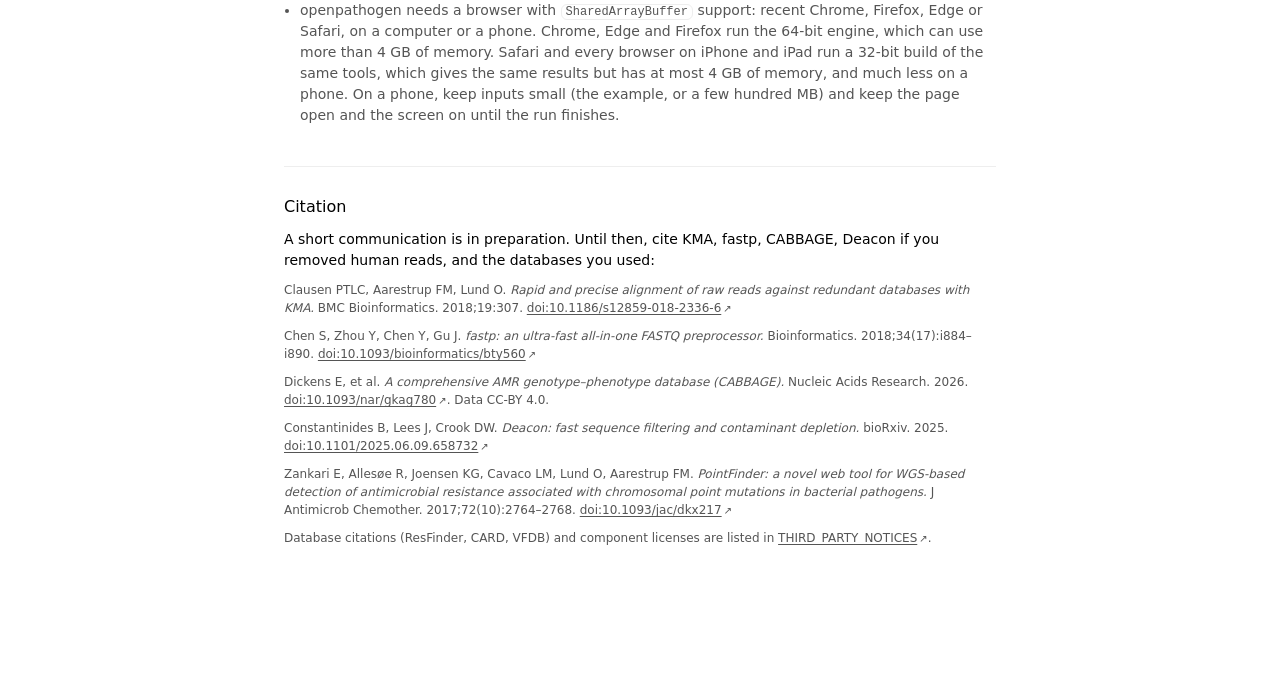
==== commit de46f76e: "Add PointFinder point mutations and check the reads behind each gene call PointFinder 4.1.1 is a fou" ====
--- a/about.html
+++ b/about.html
@@ -4,17 +4,17 @@
   <meta charset="UTF-8">
   <meta name="viewport" content="width=device-width, initial-scale=1.0">
   <title>About openpathogen: how in-browser AMR detection works</title>
-  <meta name="description" content="How openpathogen works: fastp and KMA compiled to WebAssembly run in your browser against ResFinder, CARD and VFDB, and report resistance genes by drug class with CABBAGE tested-resistance rates. No installation, no upload.">
+  <meta name="description" content="How openpathogen works: fastp and KMA compiled to WebAssembly run in your browser against ResFinder, CARD, VFDB and PointFinder, and report resistance genes and mutations by drug class with CABBAGE tested-resistance rates. No installation, no upload.">
   <meta name="robots" content="index, follow, max-image-preview:large">
   <link rel="canonical" href="https://openpathogen.org/about.html">
   <meta name="theme-color" content="#ffffff">
   <link rel="icon" type="image/png" href="favicon.png">
   <link rel="apple-touch-icon" href="favicon.png">
-  <link rel="stylesheet" href="css/style.css?v=66">
+  <link rel="stylesheet" href="css/style.css?v=67">
   <meta property="og:type" content="article">
   <meta property="og:site_name" content="openpathogen">
   <meta property="og:title" content="About openpathogen: how in-browser AMR detection works">
-  <meta property="og:description" content="How openpathogen works: fastp and KMA compiled to WebAssembly run in your browser against ResFinder, CARD and VFDB, and report resistance genes by drug class with CABBAGE tested-resistance rates. No installation, no upload.">
+  <meta property="og:description" content="How openpathogen works: fastp and KMA compiled to WebAssembly run in your browser against ResFinder, CARD, VFDB and PointFinder, and report resistance genes and mutations by drug class with CABBAGE tested-resistance rates. No installation, no upload.">
   <meta property="og:url" content="https://openpathogen.org/about.html">
   <meta property="og:image" content="https://openpathogen.org/og.png">
   <meta property="og:image:width" content="1200">
@@ -22,7 +22,7 @@
   <meta property="og:locale" content="en_US">
   <meta name="twitter:card" content="summary_large_image">
   <meta name="twitter:title" content="About openpathogen: how in-browser AMR detection works">
-  <meta name="twitter:description" content="How openpathogen works: fastp and KMA compiled to WebAssembly run in your browser against ResFinder, CARD and VFDB, and report resistance genes by drug class with CABBAGE tested-resistance rates. No installation, no upload.">
+  <meta name="twitter:description" content="How openpathogen works: fastp and KMA compiled to WebAssembly run in your browser against ResFinder, CARD, VFDB and PointFinder, and report resistance genes and mutations by drug class with CABBAGE tested-resistance rates. No installation, no upload.">
   <meta name="twitter:image" content="https://openpathogen.org/og.png">
   <script type="application/ld+json">
   {
@@ -31,7 +31,7 @@
     "@id": "https://openpathogen.org/about.html",
     "name": "About openpathogen",
     "url": "https://openpathogen.org/about.html",
-    "description": "How openpathogen works: fastp and the KMA aligner compiled to WebAssembly run in your browser against ResFinder, CARD and VFDB, and report resistance genes by drug class with CABBAGE tested-resistance rates.",
+    "description": "How openpathogen works: fastp and the KMA aligner compiled to WebAssembly run in your browser against ResFinder, CARD, VFDB and PointFinder, and report resistance genes and mutations by drug class with CABBAGE tested-resistance rates.",
     "inLanguage": "en",
     "datePublished": "2026-08-25",
     "dateModified": "2026-09-26",
@@ -76,7 +76,7 @@
         <dt>Page views (Cloudflare, the host)</dt>
         <dd>The site is served by Cloudflare, which sees each request and your IP address like any webpage host does. Cloudflare may add scripts of its own under <code>/cdn-cgi/</code> for bot detection, and its Web Analytics beacon from <code>cloudflareinsights.com</code> when that is switched on; neither uses cookies or cross-site tracking. There is no other analytics provider and no tracking code in the app. The site's response headers carry a Content-Security-Policy that limits where the page may connect: this site, Zenodo, EMBL-EBI and the Cloudflare beacon. You can read it in your browser's network inspector, and the file that sets it is <code>_headers</code> in the source code.</dd>
         <dt>Databases, CABBAGE snapshot and engines (this site or Zenodo)</dt>
-        <dd>The KMA, fastp and Deacon engines ship with the page. The ResFinder, CARD and VFDB indexes and the CABBAGE snapshot are downloaded once from this site or from <a href="https://zenodo.org/records/22102687" target="_blank" rel="noopener">Zenodo</a> and cached locally. The human index for Deacon (239 MB) is downloaded from this site the first time you tick <strong>Remove human reads</strong>. Every file is checked against a pinned SHA-256 hash before it is used. A corrupted or altered download is rejected. After the first visit a service worker keeps the page and the engines, so openpathogen loads and runs offline with the databases it has already cached.</dd>
+        <dd>The KMA, fastp and Deacon engines ship with the page. The ResFinder, CARD and VFDB indexes and the CABBAGE snapshot are downloaded once from this site or from <a href="https://zenodo.org/records/22102687" target="_blank" rel="noopener">Zenodo</a> and cached locally. PointFinder's references for your species (under 1 MB) come from this site the first time you give a species it covers. The human index for Deacon (239 MB) is downloaded from this site the first time you tick <strong>Remove human reads</strong>. Every file is checked against a pinned SHA-256 hash before it is used. A corrupted or altered download is rejected. After the first visit a service worker keeps the page and the engines, so openpathogen loads and runs offline with the databases it has already cached.</dd>
         <dt>Fetching a public run (only when you ask)</dt>
         <dd>If you fetch a run by accession or load the example, the accession and your IP address go to EMBL-EBI (ENA). ENA then knows which public run you fetched. The reads are cached in your browser like the databases.</dd>
       </dl>
@@ -87,7 +87,7 @@
       <h2>Getting started</h2>
       <ol class="steps">
         <li>Drop your read files (<code>.fastq</code> or <code>.fastq.gz</code>) on the page or choose them. For paired-end reads, you can select both files at once and they are matched to R1 and R2 by name. The read type is also set for you as: two files are paired-end, and a single file is Nanopore or single-end depending on its read lengths. You can change it with the <strong>Read type</strong> buttons if needed. Or try the example: <em>S. aureus</em> USA300_TCH1516 (<a href="https://www.ebi.ac.uk/ena/browser/view/SRR10341524" target="_blank" rel="noopener">SRR10341524</a>), a 48 MB MiSeq run of the community-associated MRSA reference strain, downloaded from ENA. The reads are cached in your browser. You can also fetch any public run by accession (SRR, ERR or DRR) with <strong>Fetch reads</strong>. The species and read type are set from the ENA record, and the R1 and R2 files are matched by name; when ENA lists a third file of unpaired reads beside them, it is skipped. Files are limited to 1 GB each.</li>
-        <li>Tick the databases to screen against. ResFinder is preselected, and any combination of ResFinder, CARD and VFDB runs in one go. Turn on fastp quality control if you want trimming and filtering, and open its settings to change the defaults. For samples with human DNA, such as swabs or clinical metagenomes, tick <strong>Remove human reads</strong>.</li>
+        <li>Tick the databases to screen against. ResFinder is preselected, and any combination of ResFinder, CARD and VFDB runs in one go. PointFinder is ticked too, and runs whenever the species is one it covers. Turn on fastp quality control if you want trimming and filtering, and open its settings to change the defaults. For samples with human DNA, such as swabs or clinical metagenomes, tick <strong>Remove human reads</strong>.</li>
         <li>Enter the species if you know it. This is optional, and adds CABBAGE tested-resistance rates to the report. You can also set it on the results page.</li>
         <li>Select <strong>Run</strong>. Progress is written to the Logs panel, which shows the exact KMA, fastp and Deacon commands and their output.</li>
       </ol>
@@ -97,12 +97,15 @@
       <h2>Databases</h2>
       <dl class="defs">
         <dt><a href="https://cge.food.dtu.dk/services/ResFinder/" target="_blank" rel="noopener">ResFinder 2.6.0</a></dt>
-        <dd>Acquired antimicrobial resistance genes (CGE).</dd>
+        <dd>Acquired antimicrobial resistance genes (CGE). Apache License 2.0.</dd>
         <dt><a href="https://card.mcmaster.ca/" target="_blank" rel="noopener">CARD 4.0.1</a></dt>
-        <dd>Comprehensive Antibiotic Resistance Database, protein homolog model.</dd>
+        <dd>Comprehensive Antibiotic Resistance Database, protein homolog model. Free for non-commercial research and academic use under <a href="https://card.mcmaster.ca/about" target="_blank" rel="noopener">CARD's terms</a>; commercial use needs a licence from McMaster University.</dd>
         <dt><a href="http://www.mgc.ac.cn/VFs/" target="_blank" rel="noopener">VFDB</a></dt>
-        <dd>Virulence Factor Database, set A (core virulence factors).</dd>
+        <dd>Virulence Factor Database, set A (core virulence factors). CC BY-NC 4.0, so non-commercial use only; for commercial use, contact the VFDB team.</dd>
+        <dt><a href="https://bitbucket.org/genomicepidemiology/pointfinder_db" target="_blank" rel="noopener">PointFinder 4.1.1</a></dt>
+        <dd>Chromosomal mutations linked to resistance, with the wild-type genes they are found in, for Campylobacter, <em>E. coli</em> (Shigella too), <em>Enterococcus faecalis</em> and <em>faecium</em>, <em>Helicobacter pylori</em>, the <em>Klebsiella pneumoniae</em> complex, <em>Mycobacterium tuberculosis</em>, <em>Neisseria gonorrhoeae</em>, Salmonella and <em>Staphylococcus aureus</em> (CGE). Apache License 2.0. Two of its Klebsiella genes are replaced (see the notes).</dd>
       </dl>
+      <p>The indexes openpathogen downloads are built from these databases and carry the same terms, whichever site they come from. The full list of licences is in <a href="https://github.com/amulyabaral/openpathogen/blob/main/THIRD_PARTY_NOTICES.md" target="_blank" rel="noopener">THIRD_PARTY_NOTICES</a>.</p>
     </section>
 
     <section id="human-reads">
@@ -115,7 +118,8 @@
 
     <section id="cabbage">
       <h2>The report and CABBAGE rates</h2>
-      <p>The results open with a report. Resistance genes are grouped by drug class, and each gene lists the antibiotics it affects, from ResFinder's curated phenotype table. Beta-lactams are grouped the way they are prescribed (penicillins, cephalosporins by generation, carbapenems), and well-known gene types are labelled: ESBL, AmpC, carbapenemase and methicillin resistance. CARD hits are matched to ResFinder genes by name. CARD genes that ResFinder has no drug class for, such as efflux pumps, are listed separately. The report then lists the drug classes with no acquired gene. Genes that ResFinder marks as natural to the sample's species, such as <em>bla</em>OXA-51 in <em>Acinetobacter baumannii</em>, are shown in their own section with ResFinder's conditions (for <em>bla</em>OXA-51, carbapenem resistance only with ISAba1 upstream) and are not counted as acquired resistance, so the species has to be given. Partial genes, found at the identity threshold but covering less of the gene than the coverage threshold asks, are listed in a section of their own, and a called gene with a stretch that is missing or aligns poorly carries a <em>check alignment</em> mark. Then come the virulence factors by VFDB category. Use <strong>Print / save PDF</strong> on the results page to keep a copy.</p>
+      <p>The results open with a report. Resistance genes are grouped by drug class, and each gene lists the antibiotics it affects, from ResFinder's curated phenotype table. Beta-lactams are grouped the way they are prescribed (penicillins, cephalosporins by generation, carbapenems), and well-known gene types are labelled: ESBL, AmpC, carbapenemase and methicillin resistance. CARD hits are matched to ResFinder genes by name. CARD genes that ResFinder has no drug class for, such as efflux pumps, are listed separately. The report then lists the drug classes with no acquired gene. Genes that ResFinder marks as natural to the sample's species, such as <em>bla</em>OXA-51 in <em>Acinetobacter baumannii</em>, are shown in their own section with ResFinder's conditions (for <em>bla</em>OXA-51, carbapenem resistance only with ISAba1 upstream) and are not counted as acquired resistance, so the species has to be given. Partial genes, found at the identity threshold but covering less of the gene than the coverage threshold asks, or cut short by a stop codon, are listed in a section of their own, which says what part of the gene is missing when the reads are deep enough to tell. A called gene whose reads show a problem carries a <em>check alignment</em> mark, and every gene says how close it is to the nearest allele in the database (more on both in the notes below). Then come the virulence factors by VFDB category. Use <strong>Print / save PDF</strong> on the results page to keep a copy.</p>
+      <p>If PointFinder covers your species, the genes are followed by the point mutations found: each one with the antibiotics PointFinder lists for it, its notes, and the CABBAGE rates of isolates with the same mutation, so <em>gyrA p.S83L</em> in <em>E. coli</em> reads like a gene does. A mutation that PointFinder only counts together with another one (<em>parC</em> changes that need a <em>gyrA</em> change, for example) is listed apart when the other one is not there, and so is a mutation that only some of the reads carry. A different change at a codon PointFinder lists is shown too, with its CABBAGE rates when there are any (<em>gyrA</em> S83I in <em>K. pneumoniae</em>, where the table holds S83L and S83F), but not counted. PointFinder marks its whole Klebsiella table as under development, and many of its porin and <em>acrR</em> rows are differences between lineages, so a row marked like that counts only when NCBI's AMRFinderPlus curates the same mutation; the others are listed as <em>use with caution</em>. The section ends by saying how many of the listed positions the reads covered, because a position with no reads is not the same as no mutation. Mutations that are not in PointFinder's table are not reported, and neither are genes that are switched off or made in larger amounts, so a susceptible-looking report can still miss chromosomal resistance.</p>
       <p>When the species is known, each gene also shows how often isolates of that species carrying it tested resistant in CABBAGE (<em>Comprehensive Assessment of Bacterial-Based AMR prediction from Genotypes</em>, <a href="https://doi.org/10.1093/nar/gkag780" target="_blank" rel="noopener">Dickens et al., NAR 2026</a>). CABBAGE links 170,750 sequenced isolates to 1.7 million susceptibility test results. Genotypes are AMRFinderPlus calls, and phenotypes are reinterpreted with the 2025 CLSI and EUCAST breakpoints. The report reads, for example: <em>In CABBAGE, S. aureus with mecA tested resistant to methicillin in 97.7% of 1,792 isolates</em>.</p>
       <p>Rates are shown only for antibiotics the gene is known to affect: those ResFinder lists for it, and those CABBAGE links to it by drug name. Rates for other antibiotics mostly reflect other genes carried by the same lineages, so they are left out. Only rates from at least 20 tested isolates are shown. Each rate is followed by the rate among all sequenced isolates of the species with a test result, because a high rate means little when most of the species is resistant anyway. Phenotypes are read with 2025 breakpoints; the <strong>Breakpoints</strong> choice in the report header switches between CLSI first (EUCAST where CLSI has no breakpoint) and EUCAST first. CABBAGE covers 28 species. The species is filled in for public runs and the example. For your own files, type it in on the input page or the results page.</p>
       <p>These rates describe other isolates, not your sample, and include the effect of any other genes those isolates carry. They are not a susceptibility test, so confirm results that matter for treatment in the laboratory. To explore the full database, use the <a href="https://www.ebi.ac.uk/amr" target="_blank" rel="noopener">EMBL-EBI AMR portal</a>. Everything is computed in your browser from a cached snapshot of under 1 MB. The rates behind the report are in the results ZIP as <code>cabbage_predictions.csv</code>.</p>
@@ -124,18 +128,25 @@
     <section id="hamronization">
       <h2>hAMRonization</h2>
       <p>Every gene hit is also available in the <a href="https://github.com/pha4ge/hAMRonization" target="_blank" rel="noopener">hAMRonization</a> format of the Public Health Alliance for Genomic Epidemiology (PHA4GE), which many AMR tools share. <strong>hAMRonization (TSV)</strong> on the results page downloads it for the sample, and the results ZIP holds it as TSV and JSON. The files combine with other tools' hAMRonized results, for example with <code>hamronize summarize</code>. They were checked against the hAMRonization 1.3.1 package, whose own writer produces the same files from these records.</p>
-      <p>There is one row per called gene and database, as KMA reports it, without the merging of ResFinder and CARD calls the report does; partial genes and hits below the thresholds stay in the KMA output files. <code>input_file_name</code> is the sample name, and the analysis software is <code>openpathogen</code> with its build number. Coverage is template coverage and identity is the identity over the aligned part, the same numbers the gene tables and the sliders use, as in the hAMRonization parser for KMA output. Drug classes, antibiotics and resistance mechanisms come from ResFinder's phenotype table. VFDB has no version number, so its release date (2026-05-01) stands in for it.</p>
+      <p>There is one row per called gene and database, as KMA reports it, without the merging of ResFinder and CARD calls the report does; partial genes and hits below the thresholds stay in the KMA output files. A gene whose reads KMA divided between two sister alleles is one row, for the closer of them, with the numbers of all its reads together. <code>input_file_name</code> is the sample name, and the analysis software is <code>openpathogen</code> with its build number. Coverage is template coverage and identity is the identity over the aligned part, the same numbers the gene tables and the sliders use, as in the hAMRonization parser for KMA output. Drug classes, antibiotics and resistance mechanisms come from ResFinder's phenotype table. VFDB has no version number, so its release date (2026-05-01) stands in for it.</p>
+      <p>PointFinder mutations are written the way hAMRonization writes ResFinder's: one row per gene with its mutations together (<code>p.S83L, p.D87N</code>), as <code>protein_variant_detected</code>, or <code>nucleotide_variant_detected</code> for rRNA and promoter changes (<code>r.2058A&gt;G</code>, <code>n.-42C&gt;T</code>), with the codon changes and PointFinder's notes. Only the mutations counted in the report are written; those in some of the reads only, or without the mutation they need, are not.</p>
     </section>
 
     <section id="notes">
       <h2>Notes</h2>
       <ul class="tips">
-        <li>KMA runs with the settings ResFinder uses for reads (<code>-e 1.0 -apm p -cge -1t1</code>). The thresholds are applied afterwards, in the browser, to two independent numbers: identity is measured over the aligned part of the gene (KMA's Query_Identity) and coverage over the gene's full length (Template_Coverage). The defaults are 90% and 60%. Lower the identity threshold to pick up divergent variants, or lower the coverage threshold to call genes that are only partly covered. Both sliders apply to every selected database. ResFinder itself filters on identity over the whole gene, which cannot fall below the coverage, so at its defaults it never reports a gene that is less than 90% covered; openpathogen lists such hits as partial genes instead of dropping them: a hit that reaches the identity threshold but not the coverage threshold, or one whose well-aligned part alone would pass both. With a redundant database, reads of a called gene also land on its sister alleles at a fraction of the coverage; those are not listed again as partial genes.</li>
-        <li>A called gene whose alignment has a stretch that is missing or aligns at under 85% identity, over at least a tenth of the gene, is marked <em>check alignment</em> in the report and the tables. This catches truncated genes that long reads can make look complete: the flanking sequence is aligned across the missing part at low identity, and the consensus still reaches 90% identity over the whole gene. The gene viewer shows where the stretch is.</li>
+        <li>KMA runs with the settings ResFinder uses for reads (<code>-e 1.0 -apm p -cge -1t1</code>) and KMA's own default <code>-ID 1</code>, so it reports every gene it puts reads on, and moving the sliders never changes what KMA does. The thresholds are applied afterwards, in the browser, to two independent numbers: identity is measured over the aligned part of the gene (KMA's Query_Identity) and coverage over the gene's full length (Template_Coverage). The defaults are 90% and 90%, which call the genes ResFinder calls: ResFinder filters on identity over the whole gene, which cannot fall below the coverage, so it never reports a gene that is less than 90% covered. openpathogen lists such hits as partial genes instead of dropping them: a hit that reaches the identity threshold but not the coverage threshold, or one whose well-aligned part alone would pass both. Lower the identity threshold to pick up divergent variants, or lower the coverage threshold to call genes that are only partly covered (with short reads, a gene that is all there is less than 90% covered only below about 2× depth, so most hits between 60% and 90% coverage are genes that are cut short). Both sliders apply to every selected database.</li>
+        <li>The reads behind every gene are checked, from KMA's own per-base output (the depth matrix and the alignment in the ZIP). A stretch of a gene with no reads is weighed against the gene's depth: at 60×, a stretch of 238 bases is not missed by chance, so that part of the gene is missing from the sample, or too different to align, and the report says which part. At 3×, gaps like that are what thin coverage leaves, and the gene may well be complete.</li>
+        <li>When the allele in a sample is not in the database, KMA can divide its reads between two sister alleles, and each then looks partly covered. At the positions where the two differ, the reads of one allele show one base and the reads of two alleles show both, so openpathogen tells the cases apart: one allele is shown as one gene, with the reads of both and the closest allele named, and two alleles are both listed, each naming the other. With a redundant database a few reads of every gene also land on its sister alleles; those are counted with the gene and not listed again. Sisters are recognised by their sequence, not their names, so alleles the database files under different names (Serratia's chromosomal AmpC as <em>bla</em>SRT-2 and <em>bla</em>SST-1, or aadA1 inside ant(3'')-Ia, which ResFinder annotates from an upstream start) are read as one gene too.</li>
+        <li>Each gene's consensus is translated in frame. A stop codon or frameshift that most of the reads carry makes a gene partial, since its protein is cut short, unless a start codon just after it gives the whole protein (some alleles in the database start a few codons earlier than others); on Nanopore reads, where a lost base in a run of one base is a common sequencing error, it is a warning instead. When the sample's allele is not an exact match, the report names the closest allele in the database and the number of differences (an allele that is not in the database may act differently). A gene far below the depth of the other genes found gets a note too: it may be in a minority of the cells, or come from contamination (under a twentieth of their depth it is marked <em>check alignment</em>, as such genes mostly turned out to be contamination when checked against complete genomes).</li>
+        <li>A called gene whose reads show a problem is marked <em>check alignment</em> in the report and the tables: a stretch the reads do not reach, a stretch that aligns at under 85% identity over at least a tenth of the gene, a stop codon that only some of the reads carry, or a short stretch where the reads disagree at many positions, where the reads of two different sequences meet (a gene in two partial copies can look whole from the reads). The poorly aligned stretch catches truncated genes that long reads can make look complete: the flanking sequence is aligned across the missing part at low identity, and the consensus still reaches 90% identity over the whole gene. The gene viewer shows where it is.</li>
         <li>Nanopore mode runs KMA as ResFinder does for Nanopore reads: <code>-bcNano -mp 20 -ont -md 5</code>, which adds indel-aware base calling, the long-read preset and a minimum depth of 5. Without the preset, each long read tends to be assigned to a different allele of the same gene, and the report fills with alleles seen in a single read. fastp then only reports statistics.</li>
+        <li>Point mutations are read from the same per-base counts. The reads are mapped to PointFinder's genes for the species with the same KMA command, and each listed position is read when at least 5 reads cover it (10 for Nanopore) and most of them agree. A gene counts as there when over 80% of it matches, as in ResFinder. The rRNA genes have several near-identical copies (seven 23S copies in <em>E. coli</em>), which KMA divides the reads between, so the copies are read together, and a change that only some of the reads carry is listed with its share. An insertion or deletion is matched by the sequence it makes, so it is found wherever the reads place it in a repeat. A position the reads do not reach is reported as not read (ResFinder reads it as a deletion). The ZIP has every position as read in <code>pointfinder_positions.tsv</code>.</li>
+        <li>Each PointFinder row is checked against its gene before it is used, and a few are corrected (a template name typo, three positions written in <em>E. coli</em> numbering). PointFinder's Klebsiella <em>gyrA</em> and <em>parC</em> turned out to be <em>E. coli</em> genes under <em>K. pneumoniae</em> accession numbers: <em>K. pneumoniae</em> reads match them at about 65%, below the 80% a gene needs, so the most common quinolone mutations of <em>K. pneumoniae</em> could never be read. openpathogen reads them on the genes of the <em>K. pneumoniae</em> type strain (ATCC 13883) instead, which have the same residue at every listed position. For the same reason, <em>K. oxytoca</em> and <em>K. aerogenes</em> are not read with the Klebsiella table: their genes are 79 to 89% identical to it. Where a gene has a template per species (Campylobacter <em>gyrA</em>), the one the reads match is read.</li>
+        <li>All of this was checked against 34 sequenced isolates of 32 species with genome assemblies in NCBI, most of them complete, run through openpathogen at 40× of their reads. 119 of the 120 intact genes in the genomes were called (the one missed is a second, nearly identical SHV allele, which reads alone cannot separate), the allele was named right for 114 of 116, and duplicate calls fell from 33 to 1. Of the calls with no gene in the genome, all but two are plasmid genes at 60 to 860× that the assemblies left out; the two, at under 2×, were contamination, and the report marks them. PointFinder's mutations agreed with NCBI's AMRFinderPlus run on the same genomes wherever PointFinder's table holds the mutation.</li>
         <li>Click any gene name in the report or the gene tables to see its coverage, consensus sequence, alignment and variants.</li>
         <li><strong>Print / save PDF</strong> prints the report with every gene table expanded. In the print dialog, choose "Save as PDF" to keep a file.</li>
-        <li>The results ZIP contains, per database, <code>.res</code>, <code>.aln</code>, <code>.fsa</code>, <code>.frag.gz</code>, <code>.mat.gz</code>, <code>.vcf.gz</code> and <code>.mapstat</code>, plus the hAMRonization report (<code>hamronized_report.tsv</code> and <code>.json</code>), the fastp reports, Deacon's <code>deacon_summary.json</code>, the CABBAGE table as CSV and the run log.</li>
+        <li>The results ZIP contains, per database, <code>.res</code>, <code>.aln</code>, <code>.fsa</code>, <code>.frag.gz</code>, <code>.mat.gz</code>, <code>.vcf.gz</code> and <code>.mapstat</code>, plus the hAMRonization report (<code>hamronized_report.tsv</code> and <code>.json</code>), the PointFinder mutations and positions (<code>pointfinder_results.tsv</code>, <code>pointfinder_positions.tsv</code>), the fastp reports, Deacon's <code>deacon_summary.json</code>, the CABBAGE table as CSV and the run log.</li>
         <li>openpathogen needs a browser with <code>SharedArrayBuffer</code> support: recent Chrome, Firefox, Edge or Safari, on a computer or a phone. Chrome, Edge and Firefox run the 64-bit engine, which can use more than 4 GB of memory. Safari and every browser on iPhone and iPad run a 32-bit build of the same tools, which gives the same results but has at most 4 GB of memory, and much less on a phone. On a phone, keep inputs small (the example, or a few hundred MB) and keep the page open and the screen on until the run finishes.</li>
       </ul>
     </section>
@@ -147,6 +158,7 @@
       <p class="cite">Chen S, Zhou Y, Chen Y, Gu J. <em>fastp: an ultra-fast all-in-one FASTQ preprocessor.</em> Bioinformatics. 2018;34(17):i884–i890. <a href="https://doi.org/10.1093/bioinformatics/bty560" target="_blank" rel="noopener">doi:10.1093/bioinformatics/bty560</a></p>
       <p class="cite">Dickens E, et al. <em>A comprehensive AMR genotype–phenotype database (CABBAGE).</em> Nucleic Acids Research. 2026. <a href="https://doi.org/10.1093/nar/gkag780" target="_blank" rel="noopener">doi:10.1093/nar/gkag780</a>. Data CC-BY 4.0.</p>
       <p class="cite">Constantinides B, Lees J, Crook DW. <em>Deacon: fast sequence filtering and contaminant depletion.</em> bioRxiv. 2025. <a href="https://doi.org/10.1101/2025.06.09.658732" target="_blank" rel="noopener">doi:10.1101/2025.06.09.658732</a></p>
+      <p class="cite">Zankari E, Allesøe R, Joensen KG, Cavaco LM, Lund O, Aarestrup FM. <em>PointFinder: a novel web tool for WGS-based detection of antimicrobial resistance associated with chromosomal point mutations in bacterial pathogens.</em> J Antimicrob Chemother. 2017;72(10):2764–2768. <a href="https://doi.org/10.1093/jac/dkx217" target="_blank" rel="noopener">doi:10.1093/jac/dkx217</a></p>
       <p class="cite">Database citations (ResFinder, CARD, VFDB) and component licenses are listed in <a href="https://github.com/amulyabaral/openpathogen/blob/main/THIRD_PARTY_NOTICES.md" target="_blank" rel="noopener">THIRD_PARTY_NOTICES</a>.</p>
     </section>
 
--- a/css/style.css
+++ b/css/style.css
@@ -215,10 +215,11 @@
 .gv-cov-meta{font-size:var(--fs-sm);color:var(--muted);margin-bottom:8px;font-variant-numeric:tabular-nums}
 .gv-cov{display:block;width:100%;height:160px}
 .gv-legend{display:flex;gap:16px;align-items:center;font-size:var(--fs-xs);color:var(--muted);margin-top:6px}
-.gv-lg-area,.gv-lg-mean,.gv-lg-var{display:inline-block;width:16px;margin-right:-10px;vertical-align:middle}
+.gv-lg-area,.gv-lg-mean,.gv-lg-var,.gv-lg-miss{display:inline-block;width:16px;margin-right:-10px;vertical-align:middle}
 .gv-lg-area{height:8px;background:rgba(0,0,0,.12);border-top:1px solid #666}
 .gv-lg-mean{height:0;border-top:1px dashed #999}
 .gv-lg-var{height:10px;width:0;border-left:1px solid var(--ink)}
+.gv-lg-miss{height:10px;background:rgba(200,60,40,.12);margin-left:10px}
 
 .gv-seqtools{display:flex;align-items:center;justify-content:space-between;gap:12px;margin-bottom:10px}
 .gv-hint{font-size:var(--fs-sm);color:var(--muted)}
@@ -282,6 +283,8 @@
 .db-prog{grid-column:1 / -1;height:3px;margin-top:7px;background:var(--rule);border-radius:2px;overflow:hidden;display:none}
 .db-check.downloading .db-prog{display:block}
 .db-prog > i{display:block;height:100%;width:0;background:var(--ink);transition:width .2s}
+/* PointFinder before a species it covers is given: selected, but idle */
+.db-check.db-waiting .db-name,.db-check.db-waiting .db-desc{color:var(--muted)}
 .clear-cache-btn{align-self:flex-start;font-size:var(--fs-sm);color:var(--muted);border:none;padding:2px 0;margin-top:2px;text-decoration:underline;text-underline-offset:3px}
 .clear-cache-btn:hover{color:var(--ink)}
 .clear-cache-btn:disabled{opacity:.5;cursor:default}
@@ -511,6 +514,8 @@
 /* Partial genes, the alignment check, intrinsic genes and the breakpoint choice (report.js, app.js gene tables, gene-view.js) */
 .rep-tag-muted{color:var(--muted)}
 .rep-tag-warn{border-color:#c9a227;color:#8a6d00}
+/* PointFinder table: mutations in some of the reads, or found alone */
+.pf-mut-minority,.pf-mut-needs,.pf-mut-caution{color:var(--muted)}
 .rep-warn{color:#8a6d00;font-style:normal}
 .rep-partials{display:flex;flex-direction:column;gap:6px}
 .rep-partial{display:flex;flex-wrap:wrap;align-items:baseline;gap:4px 8px}
